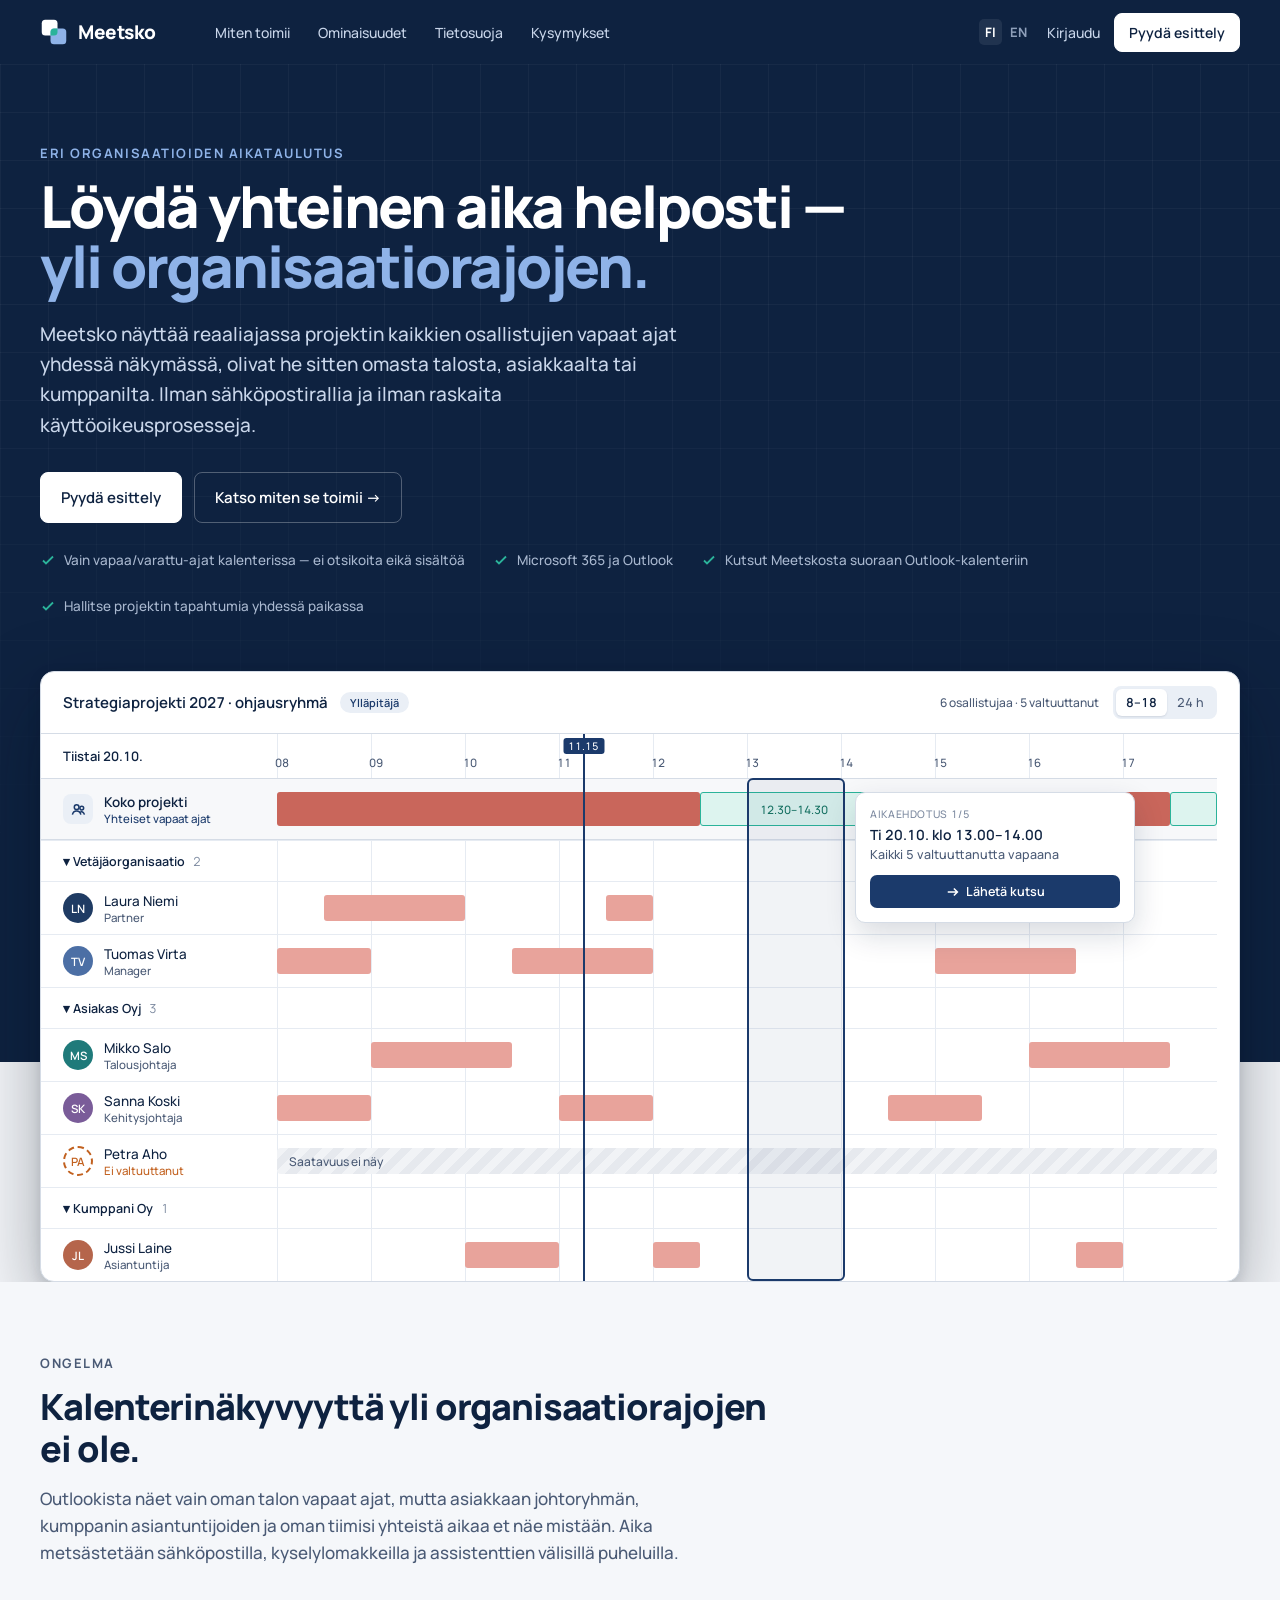
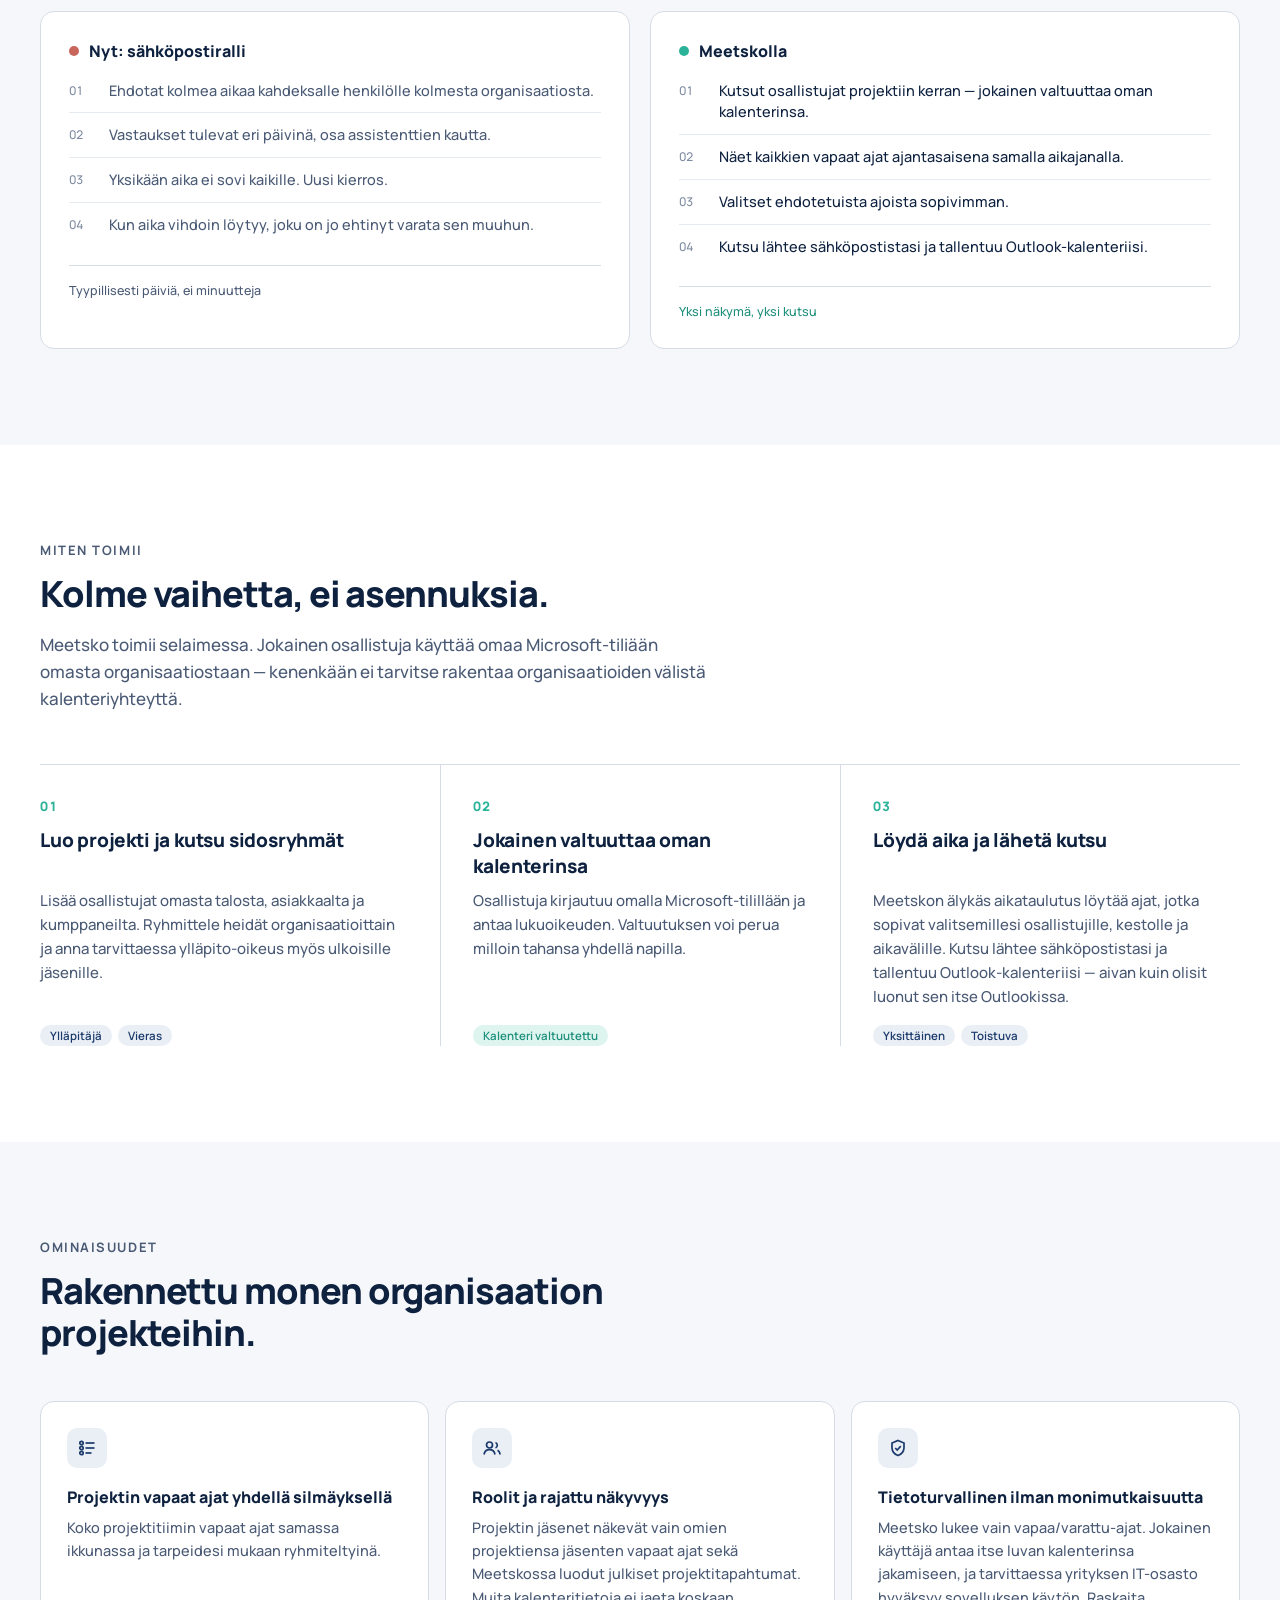
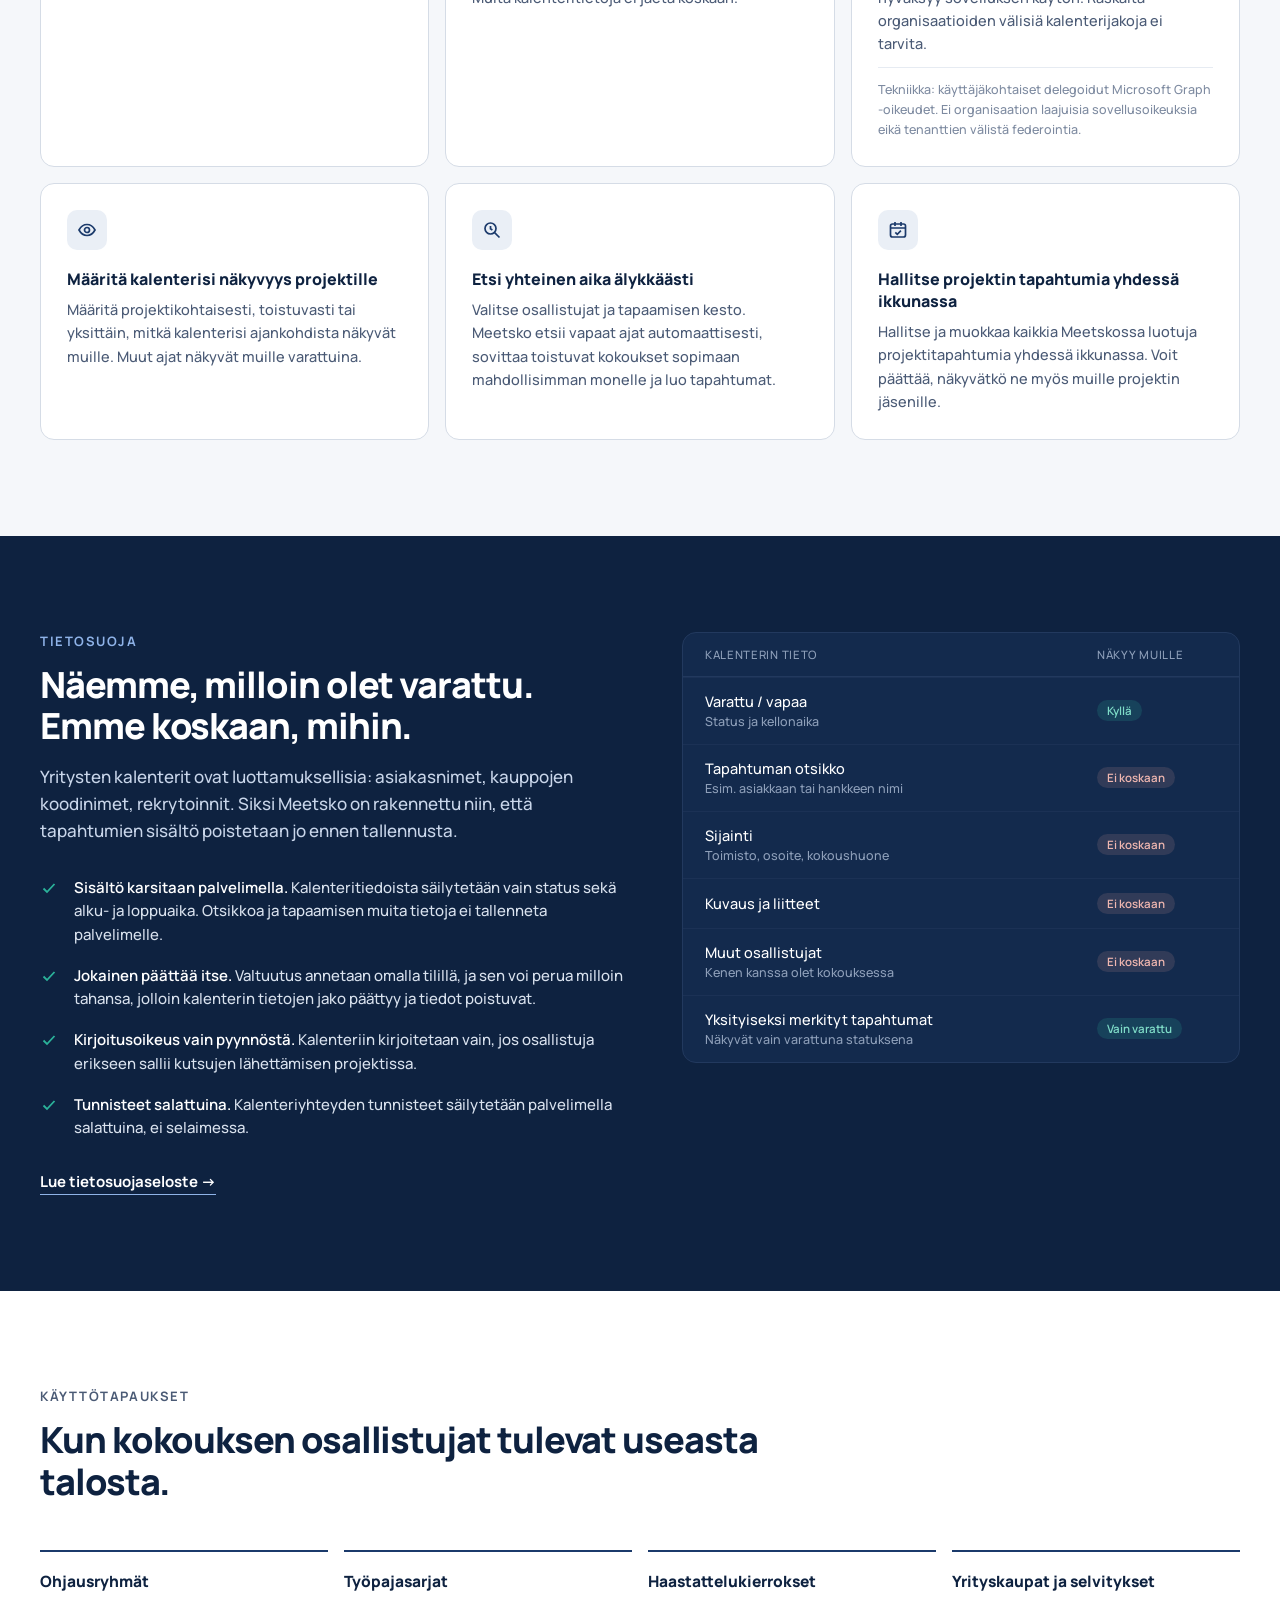
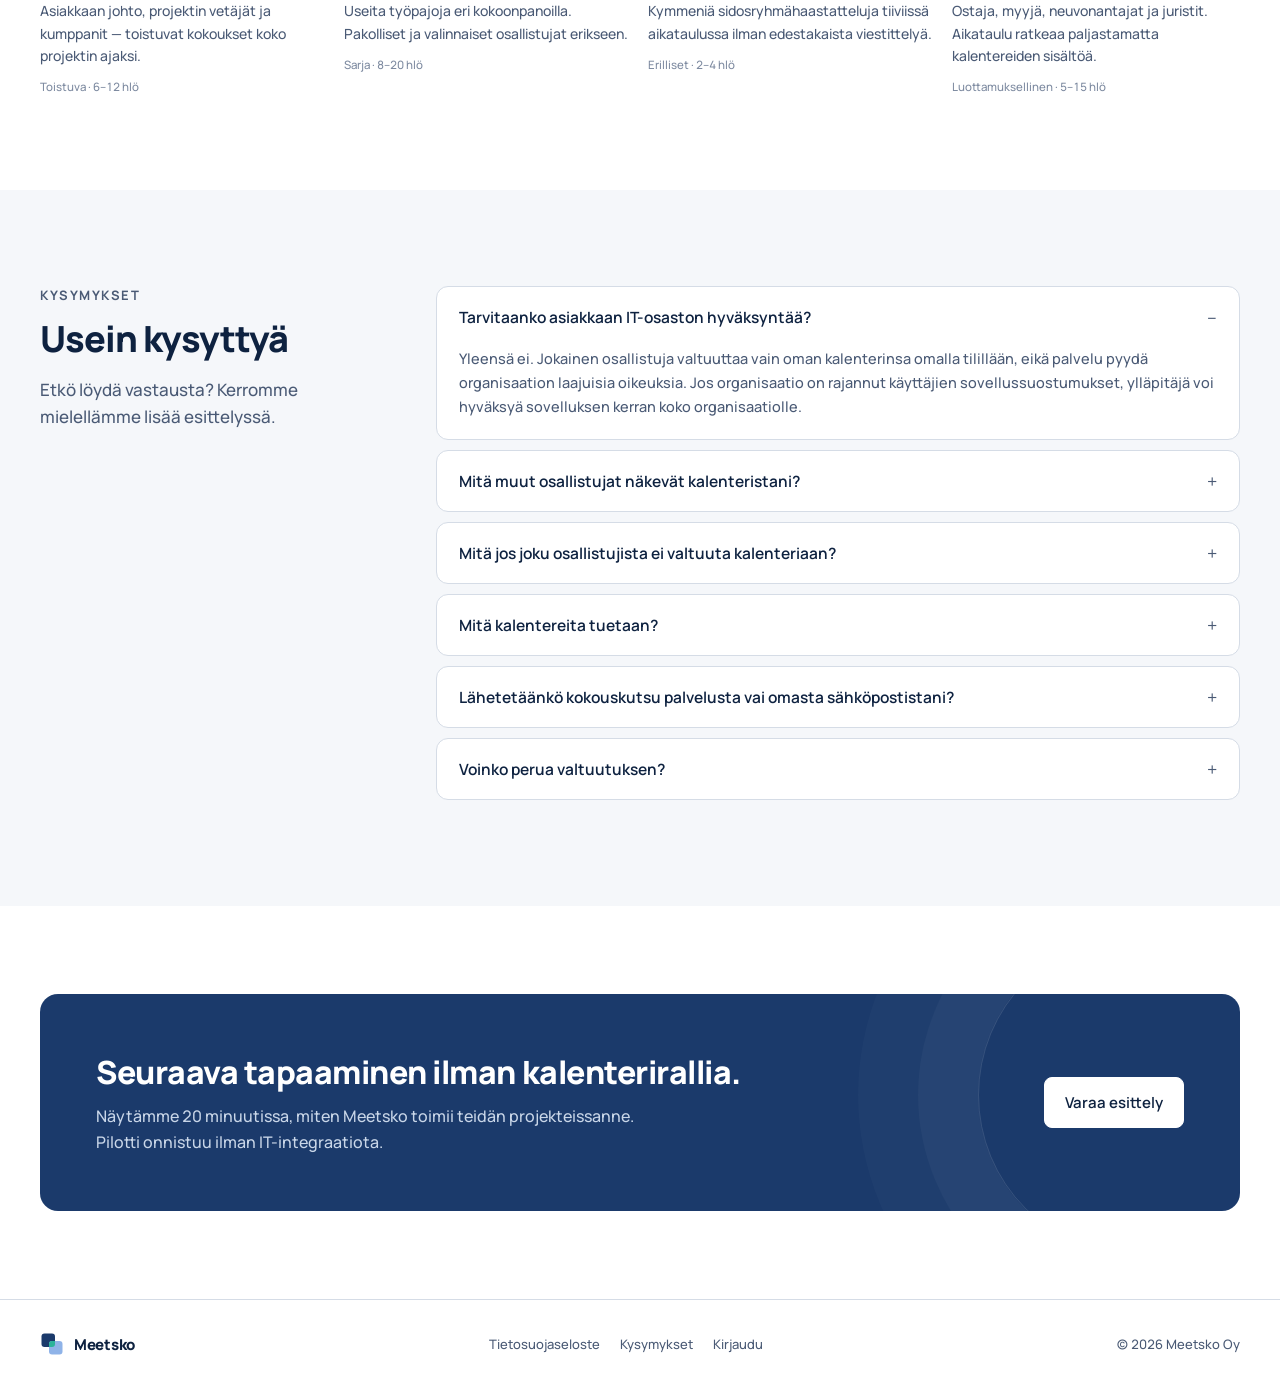
==== index.html @ 101fe227 "Update landing page copy, features and privacy links - Revised Finnish copy throughout (hero, proble" ====
<!DOCTYPE html>
<html lang="fi">
<head>
<meta charset="UTF-8" />
<meta name="viewport" content="width=device-width, initial-scale=1.0" />
<title>Meetsko — yhteinen aika yli organisaatiorajojen</title>
<meta name="description" content="Meetsko näyttää projektin kaikkien sidosryhmien vapaat ajat yhdessä näkymässä — eri organisaatioista, ilman jaettua kalenteri-infraa ja ilman sähköpostirallia." />
<link rel="preconnect" href="https://fonts.googleapis.com" />
<link rel="preconnect" href="https://fonts.gstatic.com" crossorigin />
<link href="https://fonts.googleapis.com/css2?family=Manrope:wght@500;600;700;800&display=swap" rel="stylesheet" />
<link rel="canonical" href="https://kalenteridemo.netlify.app/fi/" />
<link rel="alternate" hreflang="fi" href="https://kalenteridemo.netlify.app/fi/" />
<link rel="alternate" hreflang="en" href="https://kalenteridemo.netlify.app/en/" />
<link rel="alternate" hreflang="x-default" href="https://kalenteridemo.netlify.app/" />
<link rel="icon" type="image/svg+xml" href="data:image/svg+xml,%3Csvg xmlns='http://www.w3.org/2000/svg' viewBox='0 0 64 64'%3E%3Crect x='4' y='4' width='36' height='36' rx='8' fill='%231B3A6B'/%3E%3Crect x='24' y='24' width='36' height='36' rx='8' fill='%238FB3E8'/%3E%3Cpath d='M24 32A8 8 0 0 1 32 24H40V32A8 8 0 0 1 32 40H24Z' fill='%232BB39A'/%3E%3C/svg%3E" />
<link rel="stylesheet" href="/app.css" />
<link rel="stylesheet" href="/landing.css" />
</head>
<body>

<header class="app-nav">
  <div class="app-nav-inner">
    <a class="brand" href="/fi/">
      <svg width="28" height="28" viewBox="0 0 64 64" aria-hidden="true"><rect x="4" y="4" width="36" height="36" rx="8" fill="#FFFFFF"/><rect x="24" y="24" width="36" height="36" rx="8" fill="#8FB3E8"/><path d="M24 32A8 8 0 0 1 32 24H40V32A8 8 0 0 1 32 40H24Z" fill="#2BB39A"/></svg>
      Meetsko
    </a>
    <nav class="landing-links">
      <a href="#miten">Miten toimii</a>
      <a href="#ominaisuudet">Ominaisuudet</a>
      <a href="#tietosuoja">Tietosuoja</a>
      <a href="#ukk">Kysymykset</a>
    </nav>
    <div class="nav-cta">
      <nav class="lang-switch" aria-label="Kieli">
        <a href="/fi/" class="on" lang="fi" hreflang="fi" aria-current="page" onclick="setLang('fi')">FI</a>
        <a href="/en/" lang="en" hreflang="en" onclick="setLang('en')">EN</a>
      </nav>
      <a class="login-link" href="/login.html">Kirjaudu</a>
      <a class="btn" href="#demo">Pyydä esittely</a>
    </div>
  </div>
</header>

<main>
  <!-- ============ HERO ============ -->
  <section class="hero">
    <div class="wrap">
      <p class="eyebrow">Eri organisaatioiden aikataulutus</p>
      <h1>Löydä yhteinen aika helposti — <em>yli organisaatiorajojen.</em></h1>
      <p class="hero-lead">Meetsko näyttää reaaliajassa projektin kaikkien osallistujien vapaat ajat yhdessä näkymässä, olivat he sitten omasta talosta, asiakkaalta tai kumppanilta. Ilman sähköpostirallia ja ilman raskaita käyttöoikeusprosesseja.</p>
      <div class="hero-ctas">
        <a class="btn light" href="#demo">Pyydä esittely</a>
        <a class="btn ghost" href="#miten">Katso miten se toimii →</a>
      </div>
      <ul class="hero-facts">
        <li><svg viewBox="0 0 16 16" fill="none" stroke="currentColor" stroke-width="1.8"><path d="M3 8.5l3 3 7-7"/></svg>Vain vapaa/varattu-ajat kalenterissa — ei otsikoita eikä sisältöä</li>
        <li><svg viewBox="0 0 16 16" fill="none" stroke="currentColor" stroke-width="1.8"><path d="M3 8.5l3 3 7-7"/></svg>Microsoft 365 ja Outlook</li>
        <li><svg viewBox="0 0 16 16" fill="none" stroke="currentColor" stroke-width="1.8"><path d="M3 8.5l3 3 7-7"/></svg>Kutsut Meetskosta suoraan Outlook-kalenteriin</li>
        <li><svg viewBox="0 0 16 16" fill="none" stroke="currentColor" stroke-width="1.8"><path d="M3 8.5l3 3 7-7"/></svg>Hallitse projektin tapahtumia yhdessä paikassa</li>
      </ul>

      <div class="hero-stage">
        <div class="mock" aria-label="Esimerkkinäkymä Meetskon projektikalenterista" role="img">
          <div class="mock-bar">
            <div class="mock-title">Strategiaprojekti 2027 · ohjausryhmä <span class="role-badge">Ylläpitäjä</span></div>
            <div style="display:flex;gap:14px;align-items:center;flex-wrap:wrap;">
              <span class="mock-meta">6 osallistujaa · 5 valtuuttanut</span>
              <span class="mock-seg"><span class="on">8–18</span><span>24 h</span></span>
            </div>
          </div>
          <div class="mock-scroll">
            <div class="mock-grid">
              <!-- vasen: nimet -->
              <div>
                <div class="m-ruler-name">Tiistai 20.10.</div>
                <div class="m-name m-whole">
                  <span class="m-avatar group"><svg viewBox="0 0 16 16" fill="none" stroke="currentColor" stroke-width="1.6"><circle cx="6" cy="5.5" r="2.5"/><circle cx="11.5" cy="6.5" r="2"/><path d="M1.5 13.5c.5-2.5 2.3-4 4.5-4s4 1.5 4.5 4M10 10c2 0 3.8 1 4.3 3.5"/></svg></span>
                  <span class="m-who"><b style="font-weight:600">Koko projekti</b><small class="grp">Yhteiset vapaat ajat</small></span>
                </div>
                <div class="m-grp">▾ Vetäjäorganisaatio <span class="count">2</span></div>
                <div class="m-name"><span class="m-avatar" style="background:#1F3B63">LN</span><span class="m-who"><b>Laura Niemi</b><small>Partner</small></span></div>
                <div class="m-name"><span class="m-avatar" style="background:#4C6FA5">TV</span><span class="m-who"><b>Tuomas Virta</b><small>Manager</small></span></div>
                <div class="m-grp">▾ Asiakas Oyj <span class="count">3</span></div>
                <div class="m-name"><span class="m-avatar" style="background:#1F7A7A">MS</span><span class="m-who"><b>Mikko Salo</b><small>Talousjohtaja</small></span></div>
                <div class="m-name"><span class="m-avatar" style="background:#7A5C99">SK</span><span class="m-who"><b>Sanna Koski</b><small>Kehitysjohtaja</small></span></div>
                <div class="m-name"><span class="m-avatar pending">PA</span><span class="m-who"><b>Petra Aho</b><small class="warn">Ei valtuuttanut</small></span></div>
                <div class="m-grp">▾ Kumppani Oy <span class="count">1</span></div>
                <div class="m-name"><span class="m-avatar" style="background:#B5654B">JL</span><span class="m-who"><b>Jussi Laine</b><small>Asiantuntija</small></span></div>
              </div>
              <!-- oikea: aikajana 8–18, 10 % = 1 h -->
              <div style="position:relative;">
                <div class="m-hours"></div>
                <div class="m-ruler">
                  <span style="left:0%">08</span><span style="left:10%">09</span><span style="left:20%">10</span><span style="left:30%">11</span><span style="left:40%">12</span><span style="left:50%">13</span><span style="left:60%">14</span><span style="left:70%">15</span><span style="left:80%">16</span><span style="left:90%">17</span>
                </div>
                <div class="m-line m-whole"><div class="lane">
                  <div class="b strong" style="left:0%;width:45%"></div>
                  <div class="f" style="left:45%;width:20%">12.30–14.30</div>
                  <div class="b strong" style="left:65%;width:30%"></div>
                  <div class="f" style="left:95%;width:5%"></div>
                </div></div>
                <div class="m-grp-line"></div>
                <div class="m-line"><div class="lane"><div class="b" style="left:5%;width:15%"></div><div class="b" style="left:35%;width:5%"></div><div class="b" style="left:75%;width:10%"></div></div></div>
                <div class="m-line"><div class="lane"><div class="b" style="left:0%;width:10%"></div><div class="b" style="left:25%;width:15%"></div><div class="b" style="left:70%;width:15%"></div></div></div>
                <div class="m-grp-line"></div>
                <div class="m-line"><div class="lane"><div class="b" style="left:10%;width:15%"></div><div class="b" style="left:80%;width:15%"></div></div></div>
                <div class="m-line"><div class="lane"><div class="b" style="left:0%;width:10%"></div><div class="b" style="left:30%;width:10%"></div><div class="b" style="left:65%;width:10%"></div></div></div>
                <div class="m-line"><div class="lane"><div class="na">Saatavuus ei näy</div></div></div>
                <div class="m-grp-line"></div>
                <div class="m-line"><div class="lane"><div class="b" style="left:20%;width:10%"></div><div class="b" style="left:40%;width:5%"></div><div class="b" style="left:85%;width:5%"></div></div></div>

                <div class="now" style="left:32.5%"><i>11.15</i></div>
                <div class="pick" style="left:50%;width:10%"></div>
                <div class="pick-card" style="left:calc(60% + 14px)">
                  <div class="pc-k">Aikaehdotus 1/5</div>
                  <div class="pc-t">Ti 20.10. klo 13.00–14.00</div>
                  <div class="pc-s">Kaikki 5 valtuuttanutta vapaana</div>
                  <div class="pc-btn"><svg viewBox="0 0 16 16" fill="none" stroke="currentColor" stroke-width="1.8"><path d="M2 8h11M9 4l4 4-4 4"/></svg>Lähetä kutsu</div>
                </div>
              </div>
            </div>
          </div>
        </div>
      </div>
    </div>
  </section>

  <!-- ============ ONGELMA ============ -->
  <section class="problem">
    <div class="wrap">
      <p class="eyebrow">Ongelma</p>
      <h2 class="sec-h">Kalenterinäkyvyyttä yli organisaatiorajojen ei ole.</h2>
      <p class="sec-lead">Outlookista näet vain oman talon vapaat ajat, mutta asiakkaan johtoryhmän, kumppanin asiantuntijoiden ja oman tiimisi yhteistä aikaa et näe mistään. Aika metsästetään sähköpostilla, kyselylomakkeilla ja assistenttien välisillä puheluilla.</p>
      <div class="compare">
        <div class="cmp before">
          <h3><span class="dot"></span>Nyt: sähköpostiralli</h3>
          <ol>
            <li>Ehdotat kolmea aikaa kahdeksalle henkilölle kolmesta organisaatiosta.</li>
            <li>Vastaukset tulevat eri päivinä, osa assistenttien kautta.</li>
            <li>Yksikään aika ei sovi kaikille. Uusi kierros.</li>
            <li>Kun aika vihdoin löytyy, joku on jo ehtinyt varata sen muuhun.</li>
          </ol>
          <div class="cmp-foot">Tyypillisesti päiviä, ei minuutteja</div>
        </div>
        <div class="cmp after">
          <h3><span class="dot"></span>Meetskolla</h3>
          <ol>
            <li>Kutsut osallistujat projektiin kerran — jokainen valtuuttaa oman kalenterinsa.</li>
            <li>Näet kaikkien vapaat ajat ajantasaisena samalla aikajanalla.</li>
            <li>Valitset ehdotetuista ajoista sopivimman.</li>
            <li>Kutsu lähtee sähköpostistasi ja tallentuu Outlook-kalenteriisi.</li>
          </ol>
          <div class="cmp-foot">Yksi näkymä, yksi kutsu</div>
        </div>
      </div>
    </div>
  </section>

  <!-- ============ MITEN TOIMII ============ -->
  <section id="miten">
    <div class="wrap">
      <p class="eyebrow">Miten toimii</p>
      <h2 class="sec-h">Kolme vaihetta, ei asennuksia.</h2>
      <p class="sec-lead">Meetsko toimii selaimessa. Jokainen osallistuja käyttää omaa Microsoft-tiliään omasta organisaatiostaan — kenenkään ei tarvitse rakentaa organisaatioiden välistä kalenteriyhteyttä.</p>
      <div class="steps">
        <div class="step">
          <div class="step-n">01</div>
          <h3>Luo projekti ja kutsu sidosryhmät</h3>
          <p>Lisää osallistujat omasta talosta, asiakkaalta ja kumppaneilta. Ryhmittele heidät organisaatioittain ja anna tarvittaessa ylläpito-oikeus myös ulkoisille jäsenille.</p>
          <div class="chip-row"><span class="chip">Ylläpitäjä</span><span class="chip">Vieras</span></div>
        </div>
        <div class="step">
          <div class="step-n">02</div>
          <h3>Jokainen valtuuttaa oman kalenterinsa</h3>
          <p>Osallistuja kirjautuu omalla Microsoft-tilillään ja antaa lukuoikeuden. Valtuutuksen voi perua milloin tahansa yhdellä napilla.</p>
          <div class="chip-row"><span class="chip ok">Kalenteri valtuutettu</span></div>
        </div>
        <div class="step">
          <div class="step-n">03</div>
          <h3>Löydä aika ja lähetä kutsu</h3>
          <p>Meetskon älykäs aikataulutus löytää ajat, jotka sopivat valitsemillesi osallistujille, kestolle ja aikavälille. Kutsu lähtee sähköpostistasi ja tallentuu Outlook-kalenteriisi — aivan kuin olisit luonut sen itse Outlookissa.</p>
          <div class="chip-row"><span class="chip">Yksittäinen</span><span class="chip">Toistuva</span></div>
        </div>
      </div>
    </div>
  </section>

  <!-- ============ OMINAISUUDET ============ -->
  <section class="features" id="ominaisuudet">
    <div class="wrap">
      <p class="eyebrow">Ominaisuudet</p>
      <h2 class="sec-h">Rakennettu monen organisaation projekteihin.</h2>
      <div class="feat-grid">
        <div class="feat">
          <div class="ic"><svg viewBox="0 0 20 20" fill="none" stroke="currentColor" stroke-width="1.7"><circle cx="4.5" cy="5" r="1.7"/><path d="M8.5 5h9"/><circle cx="4.5" cy="10" r="1.7"/><path d="M8.5 10h9"/><circle cx="4.5" cy="15" r="1.7"/><path d="M8.5 15h6"/></svg></div>
          <h3>Projektin vapaat ajat yhdellä silmäyksellä</h3>
          <p>Koko projektitiimin vapaat ajat samassa ikkunassa ja tarpeidesi mukaan ryhmiteltyinä.</p>
        </div>
        <div class="feat">
          <div class="ic"><svg viewBox="0 0 20 20" fill="none" stroke="currentColor" stroke-width="1.7"><circle cx="7.5" cy="7" r="3"/><path d="M2 16.5c.6-3 2.8-4.8 5.5-4.8s4.9 1.8 5.5 4.8"/><path d="M13.5 4.5a3 3 0 0 1 0 5.5M15.5 12.2c1.4.6 2.3 2 2.6 4.3"/></svg></div>
          <h3>Roolit ja rajattu näkyvyys</h3>
          <p>Projektin jäsenet näkevät vain omien projektiensa jäsenten vapaat ajat sekä Meetskossa luodut julkiset projektitapahtumat. Muita kalenteritietoja ei jaeta koskaan.</p>
        </div>
        <div class="feat">
          <div class="ic"><svg viewBox="0 0 20 20" fill="none" stroke="currentColor" stroke-width="1.7"><path d="M10 2.5l6 2.5v4.5c0 4-2.6 6.8-6 8-3.4-1.2-6-4-6-8V5z"/><path d="M7.2 10l2 2 3.6-3.8"/></svg></div>
          <h3>Tietoturvallinen ilman monimutkaisuutta</h3>
          <p>Meetsko lukee vain vapaa/varattu-ajat. Jokainen käyttäjä antaa itse luvan kalenterinsa jakamiseen, ja tarvittaessa yrityksen IT-osasto hyväksyy sovelluksen käytön. Raskaita organisaatioiden välisiä kalenterijakoja ei tarvita.</p>
          <p class="tech">Tekniikka: käyttäjäkohtaiset delegoidut Microsoft Graph -oikeudet. Ei organisaation laajuisia sovellusoikeuksia eikä tenanttien välistä federointia.</p>
        </div>
        <div class="feat">
          <div class="ic"><svg viewBox="0 0 20 20" fill="none" stroke="currentColor" stroke-width="1.7"><path d="M2 10s3-5.5 8-5.5 8 5.5 8 5.5-3 5.5-8 5.5S2 10 2 10z"/><circle cx="10" cy="10" r="2.5"/></svg></div>
          <h3>Määritä kalenterisi näkyvyys projektille</h3>
          <p>Määritä projektikohtaisesti, toistuvasti tai yksittäin, mitkä kalenterisi ajankohdista näkyvät muille. Muut ajat näkyvät muille varattuina.</p>
        </div>
        <div class="feat">
          <div class="ic"><svg viewBox="0 0 20 20" fill="none" stroke="currentColor" stroke-width="1.7"><circle cx="8.5" cy="8.5" r="5.5"/><path d="M12.6 12.6L17.5 17.5"/><path d="M8.5 6v2.8l1.9 1.2"/></svg></div>
          <h3>Etsi yhteinen aika älykkäästi</h3>
          <p>Valitse osallistujat ja tapaamisen kesto. Meetsko etsii vapaat ajat automaattisesti, sovittaa toistuvat kokoukset sopimaan mahdollisimman monelle ja luo tapahtumat.</p>
        </div>
        <div class="feat">
          <div class="ic"><svg viewBox="0 0 20 20" fill="none" stroke="currentColor" stroke-width="1.7"><rect x="2.5" y="4" width="15" height="13" rx="2"/><path d="M2.5 8h15M7 2v4M13 2v4M7.3 12.3l2 2 3.6-3.6"/></svg></div>
          <h3>Hallitse projektin tapahtumia yhdessä ikkunassa</h3>
          <p>Hallitse ja muokkaa kaikkia Meetskossa luotuja projektitapahtumia yhdessä ikkunassa. Voit päättää, näkyvätkö ne myös muille projektin jäsenille.</p>
        </div>
      </div>
    </div>
  </section>

  <!-- ============ TIETOSUOJA ============ -->
  <section class="privacy" id="tietosuoja">
    <div class="wrap privacy-grid">
      <div>
        <p class="eyebrow">Tietosuoja</p>
        <h2 class="sec-h">Näemme, milloin olet varattu. Emme koskaan, mihin.</h2>
        <p class="sec-lead">Yritysten kalenterit ovat luottamuksellisia: asiakasnimet, kauppojen koodinimet, rekrytoinnit. Siksi Meetsko on rakennettu niin, että tapahtumien sisältö poistetaan jo ennen tallennusta.</p>
        <ul class="priv-points">
          <li><svg viewBox="0 0 18 18" fill="none" stroke="currentColor" stroke-width="1.8"><path d="M3.5 9.5l3.5 3.5 7.5-8"/></svg><span><b>Sisältö karsitaan palvelimella.</b> Kalenteritiedoista säilytetään vain status sekä alku- ja loppuaika. Otsikkoa ja tapaamisen muita tietoja ei tallenneta palvelimelle.</span></li>
          <li><svg viewBox="0 0 18 18" fill="none" stroke="currentColor" stroke-width="1.8"><path d="M3.5 9.5l3.5 3.5 7.5-8"/></svg><span><b>Jokainen päättää itse.</b> Valtuutus annetaan omalla tilillä, ja sen voi perua milloin tahansa, jolloin kalenterin tietojen jako päättyy ja tiedot poistuvat.</span></li>
          <li><svg viewBox="0 0 18 18" fill="none" stroke="currentColor" stroke-width="1.8"><path d="M3.5 9.5l3.5 3.5 7.5-8"/></svg><span><b>Kirjoitusoikeus vain pyynnöstä.</b> Kalenteriin kirjoitetaan vain, jos osallistuja erikseen sallii kutsujen lähettämisen projektissa.</span></li>
          <li><svg viewBox="0 0 18 18" fill="none" stroke="currentColor" stroke-width="1.8"><path d="M3.5 9.5l3.5 3.5 7.5-8"/></svg><span><b>Tunnisteet salattuina.</b> Kalenteriyhteyden tunnisteet säilytetään palvelimella salattuina, ei selaimessa.</span></li>
        </ul>
        <a class="priv-link" href="/tietosuojaseloste.html">Lue tietosuojaseloste →</a>
      </div>
      <div class="data-table">
        <div class="dt-head"><span>Kalenterin tieto</span><span>Näkyy muille</span></div>
        <div class="dt-row"><span>Varattu / vapaa<span class="sub">Status ja kellonaika</span></span><span class="tag yes">Kyllä</span></div>
        <div class="dt-row"><span>Tapahtuman otsikko<span class="sub">Esim. asiakkaan tai hankkeen nimi</span></span><span class="tag no">Ei koskaan</span></div>
        <div class="dt-row"><span>Sijainti<span class="sub">Toimisto, osoite, kokoushuone</span></span><span class="tag no">Ei koskaan</span></div>
        <div class="dt-row"><span>Kuvaus ja liitteet</span><span class="tag no">Ei koskaan</span></div>
        <div class="dt-row"><span>Muut osallistujat<span class="sub">Kenen kanssa olet kokouksessa</span></span><span class="tag no">Ei koskaan</span></div>
        <div class="dt-row"><span>Yksityiseksi merkityt tapahtumat<span class="sub">Näkyvät vain varattuna statuksena</span></span><span class="tag yes">Vain varattu</span></div>
      </div>
    </div>
  </section>

  <!-- ============ KÄYTTÖTAPAUKSET ============ -->
  <section>
    <div class="wrap">
      <p class="eyebrow">Käyttötapaukset</p>
      <h2 class="sec-h">Kun kokouksen osallistujat tulevat useasta talosta.</h2>
      <div class="uses">
        <div class="use">
          <h3>Ohjausryhmät</h3>
          <p>Asiakkaan johto, projektin vetäjät ja kumppanit — toistuvat kokoukset koko projektin ajaksi.</p>
          <div class="meta">Toistuva · 6–12 hlö</div>
        </div>
        <div class="use">
          <h3>Työpajasarjat</h3>
          <p>Useita työpajoja eri kokoonpanoilla. Pakolliset ja valinnaiset osallistujat erikseen.</p>
          <div class="meta">Sarja · 8–20 hlö</div>
        </div>
        <div class="use">
          <h3>Haastattelukierrokset</h3>
          <p>Kymmeniä sidosryhmähaastatteluja tiiviissä aikataulussa ilman edestakaista viestittelyä.</p>
          <div class="meta">Erilliset · 2–4 hlö</div>
        </div>
        <div class="use">
          <h3>Yrityskaupat ja selvitykset</h3>
          <p>Ostaja, myyjä, neuvonantajat ja juristit. Aikataulu ratkeaa paljastamatta kalentereiden sisältöä.</p>
          <div class="meta">Luottamuksellinen · 5–15 hlö</div>
        </div>
      </div>
    </div>
  </section>

  <!-- ============ UKK ============ -->
  <section class="faq" id="ukk">
    <div class="wrap faq-grid">
      <div>
        <p class="eyebrow">Kysymykset</p>
        <h2 class="sec-h">Usein kysyttyä</h2>
        <p class="sec-lead">Etkö löydä vastausta? Kerromme mielellämme lisää esittelyssä.</p>
      </div>
      <div>
        <details open>
          <summary>Tarvitaanko asiakkaan IT-osaston hyväksyntää?</summary>
          <p>Yleensä ei. Jokainen osallistuja valtuuttaa vain oman kalenterinsa omalla tilillään, eikä palvelu pyydä organisaation laajuisia oikeuksia. Jos organisaatio on rajannut käyttäjien sovellussuostumukset, ylläpitäjä voi hyväksyä sovelluksen kerran koko organisaatiolle.</p>
        </details>
        <details>
          <summary>Mitä muut osallistujat näkevät kalenteristani?</summary>
          <p>Ainoastaan sen, milloin olet varattu ja milloin vapaana. Tapahtumien otsikot, sijainnit, kuvaukset ja osallistujat poistetaan ennen tallennusta, eikä niitä näytetä kenellekään. Voit myös rajata erikseen ne ajankohdat, joina kalenterisi näkyy projektille.</p>
        </details>
        <details>
          <summary>Mitä jos joku osallistujista ei valtuuta kalenteriaan?</summary>
          <p>Hän näkyy projektissa merkinnällä "Saatavuus ei näy", ja yhteiset vapaat ajat lasketaan valtuuttaneiden perusteella. Hänet voi silti kutsua kokoukseen normaalisti.</p>
        </details>
        <details>
          <summary>Mitä kalentereita tuetaan?</summary>
          <p>Microsoft 365 ja Outlook, sekä työ- että henkilökohtaiset Microsoft-tilit. Google Calendar -tuki on kehityssuunnitelmassa.</p>
        </details>
        <details>
          <summary>Lähetetäänkö kokouskutsu palvelusta vai omasta sähköpostistani?</summary>
          <p>Omasta sähköpostistasi. Kokous luodaan Outlookiisi sinut järjestäjänä, joten vastaukset, muutokset ja peruutukset hoituvat tutusti Outlookissa.</p>
        </details>
        <details>
          <summary>Voinko perua valtuutuksen?</summary>
          <p>Kyllä, milloin tahansa omista asetuksistasi. Peruminen lopettaa kalenterin lukemisen ja muutosten seurannan välittömästi ja poistaa olemassa olevat kalenteriaikasi Meetskosta.</p>
        </details>
      </div>
    </div>
  </section>

  <!-- ============ CTA ============ -->
  <section class="cta" id="demo">
    <div class="wrap">
      <div class="cta-box">
        <div>
          <h2>Seuraava tapaaminen ilman kalenterirallia.</h2>
          <p>Näytämme 20 minuutissa, miten Meetsko toimii teidän projekteissanne. Pilotti onnistuu ilman IT-integraatiota.</p>
        </div>
        <div class="hero-ctas">
          <a class="btn light" href="mailto:?subject=Meetsko%20-%20esittelypyynt%C3%B6">Varaa esittely</a>
        </div>
      </div>
    </div>
  </section>
</main>

<footer>
  <div class="wrap">
    <span class="brand">
      <svg width="24" height="24" viewBox="0 0 64 64" aria-hidden="true"><rect x="4" y="4" width="36" height="36" rx="8" fill="#1B3A6B"/><rect x="24" y="24" width="36" height="36" rx="8" fill="#8FB3E8"/><path d="M24 32A8 8 0 0 1 32 24H40V32A8 8 0 0 1 32 40H24Z" fill="#2BB39A"/></svg>
      Meetsko
    </span>
    <nav>
      <a href="/tietosuojaseloste.html">Tietosuojaseloste</a>
      <a href="#ukk">Kysymykset</a>
      <a href="/login.html">Kirjaudu</a>
    </nav>
    <span>© 2026 Meetsko Oy</span>
  </div>
</footer>

<script>
  // Muistetaan valittu kieli: Netlify käyttää nf_lang-evästettä etusivun (/)
  // kieliohjauksessa (_redirects) selaimen kielen sijaan.
  function setLang(lang) {
    document.cookie = 'nf_lang=' + lang + '; path=/; max-age=31536000; SameSite=Lax';
  }
</script>
</body>
</html>
---- app.css ----
/* Yhteisikkuna — yhteinen ulkoasu kaikille sivuille.
   Sivut lataavat tämän ennen omaa <style>-lohkoaan:
   <link rel="stylesheet" href="/app.css" />
   Fontit (IBM Plex Sans + Mono) ladataan sivun <head>:ssä Google Fontsista. */

:root {
  --nav-bg: #0F1B2D;
  --page-bg: #F4F5F7;
  --surface: #FFFFFF;
  --surface-muted: #F7F8FA;
  --line: #E3E6EA;
  --line-soft: #EEF0F3;
  --text: #161B22;
  --text-muted: #5B6472;
  --text-faint: #8A93A3;
  --primary: #1F3B63;
  --primary-hover: #172E4D;
  --primary-soft: #E4E9F1;
  --busy: #E8A39B;
  --busy-strong: #C9665B;
  --free-bg: #D8EFF1;
  --free-line: #4FA3AE;
  --free-text: #1F5F68;
  --ok: #1F7A7A;
  --ok-soft: #DDF0EF;
  --warn: #C2611F;
  --danger: #C0453A;
  --danger-soft: #FBE4E1;
  --mono: 'IBM Plex Mono', ui-monospace, Menlo, monospace;
}

body { font-family: 'IBM Plex Sans', -apple-system, 'Segoe UI', sans-serif; background: var(--page-bg); color: var(--text); margin: 0; }
h1 { font-size: 28px; font-weight: 700; letter-spacing: -0.01em; margin: 0; }
a.back { font-size: 13px; color: var(--text-muted); text-decoration: none; }
a.back:hover { color: var(--text); }

button { font-family: inherit; background: var(--primary); color: #fff; border: 1px solid var(--primary); padding: 9px 16px; border-radius: 8px; font-size: 14px; font-weight: 500; cursor: pointer; margin-right: 8px; }
button:hover { background: var(--primary-hover); border-color: var(--primary-hover); }
button:disabled { opacity: 0.4; cursor: default; }
button.secondary { background: var(--surface); color: var(--text); border: 1px solid #D0D5DD; }
button.secondary:hover { background: var(--surface-muted); }
button.danger { background: #fff; color: var(--danger); border: 1px solid var(--danger); }
button.danger:hover { background: var(--danger-soft); }

/* Napin näköinen linkki */
a.btn { display: inline-flex; align-items: center; gap: 6px; background: var(--primary); color: #fff; border: 1px solid var(--primary); padding: 12px 16px; border-radius: 8px; font-size: 14px; font-weight: 600; text-decoration: none; white-space: nowrap; }
a.btn:hover { background: var(--primary-hover); border-color: var(--primary-hover); }
a.btn.secondary { background: var(--surface); color: var(--text); border-color: #D0D5DD; }
a.btn.secondary:hover { background: var(--surface-muted); }

/* ---------- Yläpalkki (nav.js) ---------- */
.app-nav { background: var(--nav-bg); color: #fff; }
.app-nav-inner { max-width: 1360px; margin: 0 auto; padding: 0 40px; height: 64px; display: flex; align-items: center; gap: 40px; }
.brand { display: flex; align-items: center; gap: 10px; color: #fff; text-decoration: none; font-weight: 700; font-size: 17px; }
.nav-links { display: flex; align-items: stretch; height: 100%; gap: 8px; }
.nav-links a { display: flex; align-items: center; padding: 0 14px; color: #C9D1DC; text-decoration: none; font-size: 14px; font-weight: 500; border-bottom: 3px solid transparent; border-top: 3px solid transparent; }
.nav-links a:hover { color: #fff; }
.nav-links a.active { color: #fff; font-weight: 600; border-bottom-color: #7DA2D6; }
.nav-user { margin-left: auto; display: flex; align-items: center; gap: 16px; position: relative; }
.nav-user-btn { background: none; border: none; color: #fff; display: flex; align-items: center; gap: 10px; padding: 0; margin: 0; font-size: 14px; font-weight: 500; }
.nav-user-btn:hover { background: none; border: none; }
.nav-avatar { width: 32px; height: 32px; border-radius: 50%; background: #2C3E57; display: flex; align-items: center; justify-content: center; font-size: 12px; font-weight: 600; }
.nav-logout { background: none; border: none; color: #C9D1DC; text-decoration: underline; padding: 0; margin: 0; font-size: 13px; font-weight: 400; }
.nav-logout:hover { background: none; border: none; color: #fff; }

.profile-panel { display: none; position: absolute; top: 48px; right: 0; width: 260px; background: var(--surface); color: var(--text); border: 1px solid var(--line); border-radius: 10px; padding: 16px; box-shadow: 0 8px 24px rgba(15,27,45,0.14); z-index: 20; text-align: left; }
.profile-panel.open { display: block; }
.profile-panel .pp-name { font-weight: 600; font-size: 14px; }
.profile-panel .pp-sub { color: var(--text-muted); font-size: 12.5px; margin-top: 2px; }
.profile-panel .pp-team { font-size: 11.5px; color: var(--text-faint); }
.profile-panel .pp-role { display: inline-block; margin-top: 8px; padding: 3px 10px; border-radius: 999px; font-size: 11px; font-weight: 600; background: var(--primary-soft); color: var(--primary); }
.profile-panel .pp-link { display: inline-block; margin-top: 14px; color: var(--primary); font-size: 13px; text-decoration: underline; }
.lang-picker { margin-top: 14px; padding-top: 12px; border-top: 1px solid var(--line-soft); font-size: 12.5px; color: var(--text-muted); }
.lang-btn { background: none; border: 1px solid var(--line); color: var(--primary); padding: 4px 10px; font-size: 12px; margin: 6px 4px 0 0; border-radius: 999px; cursor: pointer; }
.lang-btn:hover { background: var(--surface-muted); border-color: var(--line); }
.lang-btn.active { background: var(--primary); color: #fff; border-color: var(--primary); }

/* ---------- Sivupohja ---------- */
.page { max-width: 1360px; margin: 0 auto; padding: 28px 40px 60px; }
.page-head { display: flex; justify-content: space-between; align-items: flex-end; gap: 24px; margin: 12px 0 24px; flex-wrap: wrap; }
.page-sub { margin: 8px 0 0; font-size: 14px; color: var(--text-muted); }
.head-actions { display: flex; align-items: center; gap: 10px; flex-wrap: wrap; }
.head-actions button { margin: 0; padding: 12px 16px; font-weight: 600; white-space: nowrap; }
.role-badge { font-size: 12px; font-weight: 600; color: var(--primary); background: var(--primary-soft); padding: 3px 10px; border-radius: 999px; }

.section-title { display: flex; align-items: baseline; gap: 8px; font-size: 15px; font-weight: 600; margin: 32px 0 12px; }
.section-title:first-child { margin-top: 0; }
.section-title .count { color: var(--text-faint); font-weight: 400; font-size: 14px; }

.panel { background: var(--surface); border: 1px solid var(--line); border-radius: 12px; }

/* ---------- Lomakkeet ja sisältöosiot ----------
   Kenttätyylit koskevat vain .form-scope-elementin sisältöä, jotta ne eivät
   sotke sivujen omia modaaleja. */
.page.narrow { max-width: 920px; }
.card-section { background: var(--surface); border: 1px solid var(--line); border-radius: 12px; padding: 24px; margin-bottom: 16px; }
.card-section > h2 { font-size: 15px; font-weight: 600; margin: 0 0 14px; }
.form-scope label { display: block; font-size: 13px; font-weight: 500; color: var(--text-muted); margin: 0 0 6px; }
.form-scope input[type=text], .form-scope input[type=email], .form-scope input[type=password], .form-scope input[type=date], .form-scope input[type=time],
.form-scope input[type=datetime-local], .form-scope input[type=number], .form-scope select, .form-scope textarea {
  font-family: inherit; padding: 9px 11px; border: 1px solid #D0D5DD; border-radius: 8px; font-size: 14px; background: #fff; color: var(--text); box-sizing: border-box; }
.form-scope input:focus, .form-scope select:focus, .form-scope textarea:focus { outline: none; border-color: var(--primary); box-shadow: 0 0 0 3px rgba(31,59,99,0.12); }
.form-scope input:disabled, .form-scope select:disabled { background: var(--surface-muted); color: var(--text-muted); }
.form-scope .check-row { display: flex; align-items: center; gap: 8px; font-size: 14px; color: var(--text); }
.form-scope .check-row label { margin: 0; color: var(--text); font-weight: 400; font-size: 14px; }
.note { font-size: 12.5px; color: var(--text-faint); margin: 6px 0 0; }
.error-text { color: var(--danger); font-size: 13px; margin-top: 10px; }
.error-text:empty { display: none; }
button.small { padding: 7px 14px; font-size: 13px; margin: 0; }
button.icon-remove { background: none; border: none; color: var(--danger); padding: 0 6px; margin: 0; font-size: 15px; line-height: 1; }
button.icon-remove:hover { background: none; border: none; color: #9C2C22; }
.btn-row { display: flex; gap: 10px; justify-content: flex-end; align-items: center; margin-top: 20px; flex-wrap: wrap; }
.btn-row button { margin: 0; }
.status-pill { display: inline-block; font-size: 11.5px; font-weight: 600; padding: 3px 10px; border-radius: 999px; white-space: nowrap; }
.status-pill.ok { color: var(--ok); background: var(--ok-soft); }
.status-pill.warn { color: var(--danger); background: var(--danger-soft); }
.status-pill.pending { color: #91600C; background: #FBF0D9; }
.banner { padding: 12px 14px; border-radius: 10px; font-size: 13.5px; margin-bottom: 16px; }
.banner.ok { background: var(--ok-soft); color: #165C5C; }
.banner.error { background: var(--danger-soft); color: #9C2C22; }

@media (max-width: 900px) {
  .app-nav-inner, .page { padding-left: 16px; padding-right: 16px; }
  .app-nav-inner { gap: 16px; }
  .nav-links a { padding: 0 8px; }
  .nav-user-name { display: none; }
  h1 { font-size: 22px; }
  .head-actions button, a.btn { padding: 10px 12px; }
}
@media (max-width: 600px) {
  .nav-links { display: none; }
  .brand { font-size: 15px; }
}
---- landing.css ----
/* Myyntisivu (index.html ja en/index.html) — app.css:n rakenne, Meetsko-brändin värit ja typografia
   (Manrope: otsikot 800, leipäteksti 500). Sovellussivut käyttävät vielä
   app.css:n alkuperäisiä arvoja. */
:root {
  --navy: #0E2240; --ink: #1B3A6B; --sky: #8FB3E8; --mint: #2BB39A; --paper: #F5F7FA;
  --nav-bg: var(--navy); --page-bg: var(--paper);
  --text: var(--navy); --text-muted: #4A5A75; --text-faint: #7D8AA0;
  --line: #D5DCE6; --line-soft: #E6EBF2;
  --primary: var(--ink); --primary-hover: #142F58; --primary-soft: #EAEFF6;
  --free-bg: #DDF4EF; --free-line: var(--mint); --free-text: #157461;
  --ok: #1E8F7B; --ok-soft: #DDF4EF;
  --mono: 'Manrope', -apple-system, 'Segoe UI', sans-serif;
}
body { background: var(--surface); font-family: 'Manrope', -apple-system, 'Segoe UI', sans-serif; font-weight: 500; font-variant-numeric: tabular-nums; }
h1, h2, h3 { font-weight: 800; }
.brand { font-weight: 800; font-size: 19px; letter-spacing: -0.02em; }
.wrap { max-width: 1200px; margin: 0 auto; padding: 0 40px; }
.eyebrow { font-size: 13px; font-weight: 700; letter-spacing: 0.12em; text-transform: uppercase; color: var(--text-muted); margin: 0 0 14px; }
h2.sec-h { font-size: 36px; font-weight: 800; letter-spacing: -0.03em; line-height: 1.15; margin: 0 0 16px; max-width: 760px; }
.sec-lead { font-size: 17px; line-height: 1.6; color: var(--text-muted); margin: 0; max-width: 680px; }
section { padding: 96px 0; }
section[id] { scroll-margin-top: 64px; }

/* Yläpalkki */
.app-nav { position: sticky; top: 0; z-index: 40; }
.landing-links { display: flex; gap: 4px; margin-left: 8px; }
.landing-links a { color: #C9D6EA; text-decoration: none; font-size: 14px; font-weight: 500; padding: 8px 12px; border-radius: 6px; }
.landing-links a:hover { color: #fff; background: rgba(255,255,255,0.06); }
.nav-cta { margin-left: auto; display: flex; align-items: center; gap: 14px; }
.nav-cta .login-link { color: #C9D6EA; font-size: 14px; text-decoration: none; }
.nav-cta .login-link:hover { color: #fff; }
.lang-switch { display: flex; gap: 2px; font-size: 13px; font-weight: 700; }
.lang-switch a { color: #8FA0BA; text-decoration: none; padding: 4px 6px; border-radius: 5px; }
.lang-switch a:hover { color: #fff; }
.lang-switch a.on { color: #fff; background: rgba(255,255,255,0.08); }
.nav-cta a.btn { background: #fff; color: var(--nav-bg); border-color: #fff; padding: 9px 14px; }
.nav-cta a.btn:hover { background: #EAEFF6; border-color: #EAEFF6; }

/* Hero */
.hero { background: linear-gradient(var(--nav-bg) 0 calc(100% - 220px), var(--page-bg) calc(100% - 220px)); color: #fff; padding: 80px 0 0; position: relative; overflow: hidden; }
.hero::before { content: ""; position: absolute; inset: 0; background-image: linear-gradient(rgba(255,255,255,0.04) 1px, transparent 1px), linear-gradient(90deg, rgba(255,255,255,0.04) 1px, transparent 1px); background-size: 48px 48px; mask-image: linear-gradient(to bottom, #000 20%, transparent 70%); -webkit-mask-image: linear-gradient(to bottom, #000 20%, transparent 70%); pointer-events: none; }
.hero .wrap { position: relative; }
.hero .eyebrow { color: var(--sky); }
.hero h1 { font-size: 58px; font-weight: 800; line-height: 1.04; letter-spacing: -0.035em; max-width: 860px; }
.hero h1 em { font-style: normal; color: var(--sky); }
.hero-lead { font-size: 19px; line-height: 1.6; color: #C9D6EA; max-width: 640px; margin: 22px 0 32px; }
.hero-ctas { display: flex; gap: 12px; flex-wrap: wrap; align-items: center; }
.hero-ctas a.btn { padding: 14px 20px; font-size: 15px; }
.hero-ctas a.btn.light { background: #fff; color: var(--nav-bg); border-color: #fff; }
.hero-ctas a.btn.light:hover { background: #EAEFF6; }
.hero-ctas a.btn.ghost { background: transparent; color: #fff; border-color: rgba(255,255,255,0.28); }
.hero-ctas a.btn.ghost:hover { background: rgba(255,255,255,0.06); }
.hero-facts { display: flex; gap: 28px; flex-wrap: wrap; margin: 28px 0 0; padding: 0; list-style: none; font-size: 13.5px; color: #A9B8CF; }
.hero-facts li { display: flex; align-items: center; gap: 8px; }
.hero-facts svg { width: 16px; height: 16px; color: var(--mint); flex: none; }
.hero-stage { position: relative; margin-top: 56px; }

/* Tuotekuva: staattinen jäljitelmä projekti.html:n kalenterikortista */
.mock { position: relative; z-index: 1; background: var(--surface); color: var(--text); border-radius: 14px; border: 1px solid var(--line); box-shadow: 0 30px 80px rgba(4,14,30,0.35), 0 4px 14px rgba(4,14,30,0.12); overflow: hidden; }
.mock-bar { display: flex; align-items: center; justify-content: space-between; gap: 12px; padding: 14px 22px; border-bottom: 1px solid var(--line); flex-wrap: wrap; }
.mock-title { display: flex; align-items: center; gap: 12px; font-weight: 600; font-size: 15px; }
.mock-title .role-badge { font-size: 11px; }
.mock-meta { font-family: var(--mono); font-size: 12px; color: var(--text-muted); }
.mock-seg { display: inline-flex; background: #EAEFF6; border-radius: 8px; padding: 3px; font-size: 12.5px; }
.mock-seg span { padding: 5px 10px; border-radius: 6px; color: var(--text-muted); }
.mock-seg span.on { background: #fff; color: var(--text); font-weight: 600; box-shadow: 0 1px 2px rgba(14,34,64,0.12); }
.mock-scroll { overflow-x: auto; }
.mock-grid { display: grid; grid-template-columns: 236px 1fr; min-width: 760px; padding-right: 22px; }
.m-name { height: 52px; display: flex; align-items: center; gap: 11px; padding-left: 22px; border-top: 1px solid var(--line-soft); }
.m-line { height: 52px; position: relative; border-top: 1px solid var(--line-soft); }
.m-line .lane { position: absolute; left: 0; right: 0; top: 13px; bottom: 13px; }
.m-ruler-name { height: 44px; display: flex; align-items: center; padding-left: 22px; font-size: 13px; font-weight: 600; border-bottom: 1px solid var(--line); }
.m-ruler { height: 44px; position: relative; border-bottom: 1px solid var(--line); }
.m-ruler span { position: absolute; bottom: 8px; font-family: var(--mono); font-size: 11.5px; color: var(--text-muted); transform: translateX(-2px); }
.m-whole { background: var(--surface-muted); height: 60px; border-top: none; border-bottom: 1px solid var(--line); }
.m-line.m-whole .lane { top: 13px; bottom: 13px; }
.m-grp { height: 40px; display: flex; align-items: center; gap: 8px; padding-left: 22px; font-size: 12.5px; font-weight: 600; border-top: 1px solid var(--line-soft); }
.m-grp .count { color: var(--text-faint); font-weight: 400; }
.m-grp-line { height: 40px; border-top: 1px solid var(--line-soft); }
.m-hours { position: absolute; inset: 0; pointer-events: none; background-image: linear-gradient(90deg, var(--line-soft) 1px, transparent 1px); background-size: 10% 100%; }
.m-avatar { width: 30px; height: 30px; border-radius: 50%; flex: 0 0 30px; display: flex; align-items: center; justify-content: center; color: #fff; font-size: 11.5px; font-weight: 600; box-sizing: border-box; }
.m-avatar.group { border-radius: 8px; background: var(--primary-soft); color: var(--primary); }
.m-avatar.group svg { width: 15px; height: 15px; }
.m-avatar.pending { background: #fff; border: 2px dashed var(--warn); color: var(--warn); }
.m-who { display: flex; flex-direction: column; min-width: 0; }
.m-who b { font-size: 13.5px; font-weight: 500; white-space: nowrap; overflow: hidden; text-overflow: ellipsis; }
.m-whole + .m-whole b, .m-name.m-whole b { font-weight: 600; }
.m-who small { font-size: 11.5px; color: var(--text-muted); }
.m-who small.grp { color: var(--primary); }
.m-who small.warn { color: var(--warn); }
.b { position: absolute; top: 0; bottom: 0; border-radius: 3px; background: var(--busy); }
.b.strong { background: var(--busy-strong); }
.f { position: absolute; top: 0; bottom: 0; border-radius: 3px; background: var(--free-bg); border: 1px solid var(--free-line); box-sizing: border-box; display: flex; align-items: center; justify-content: center; font-family: var(--mono); font-size: 11.5px; font-weight: 500; color: var(--free-text); white-space: nowrap; overflow: hidden; }
.na { position: absolute; left: 0; right: 0; top: 0; bottom: 0; border-radius: 4px; display: flex; align-items: center; padding-left: 12px; font-size: 12px; color: var(--text-muted); background: repeating-linear-gradient(135deg, #F1F3F6 0 8px, #E6E9EE 8px 16px); }
.now { position: absolute; top: 0; bottom: 0; width: 2px; background: var(--primary); z-index: 3; }
.now i { position: absolute; top: 4px; left: 50%; transform: translateX(-50%); background: var(--primary); color: #fff; font-style: normal; font-family: var(--mono); font-size: 10.5px; padding: 1px 5px; border-radius: 3px; }
.pick { position: absolute; top: 44px; bottom: 0; border: 2px solid var(--primary); border-radius: 6px; background: rgba(27,58,107,0.06); z-index: 4; animation: pulse 2.6s ease-in-out infinite; }
@keyframes pulse { 0%,100% { box-shadow: 0 0 0 0 rgba(27,58,107,0.22); } 50% { box-shadow: 0 0 0 6px rgba(27,58,107,0); } }
.pick-card { position: absolute; z-index: 5; top: 58px; width: 250px; background: var(--surface); border: 1px solid var(--line); border-radius: 10px; box-shadow: 0 12px 30px rgba(14,34,64,0.16); padding: 14px; font-size: 12.5px; }
.pick-card .pc-k { font-family: var(--mono); font-size: 10.5px; letter-spacing: 0.06em; text-transform: uppercase; color: var(--text-faint); }
.pick-card .pc-t { font-size: 14px; font-weight: 600; margin: 4px 0 2px; }
.pick-card .pc-s { color: var(--text-muted); }
.pick-card .pc-btn { margin-top: 12px; display: flex; align-items: center; justify-content: center; gap: 6px; background: var(--primary); color: #fff; border-radius: 7px; padding: 8px; font-weight: 600; }
.pick-card .pc-btn svg { width: 14px; height: 14px; }
@media (prefers-reduced-motion: reduce) { .pick { animation: none; } }

/* Ongelma */
.problem { background: var(--page-bg); padding-top: 72px; }
.compare { display: grid; grid-template-columns: 1fr 1fr; gap: 20px; margin-top: 44px; }
.cmp { background: var(--surface); border: 1px solid var(--line); border-radius: 14px; padding: 28px; }
.cmp h3 { margin: 0 0 18px; font-size: 16px; display: flex; align-items: center; gap: 10px; }
.cmp.before h3 .dot { background: var(--busy-strong); }
.cmp.after h3 .dot { background: var(--free-line); }
.cmp h3 .dot { width: 10px; height: 10px; border-radius: 50%; }
.cmp ol { margin: 0; padding: 0; list-style: none; counter-reset: s; }
.cmp li { counter-increment: s; display: grid; grid-template-columns: 30px 1fr; gap: 10px; padding: 11px 0; border-top: 1px solid var(--line-soft); font-size: 14.5px; line-height: 1.5; color: var(--text); }
.cmp li:first-child { border-top: none; padding-top: 0; }
.cmp li::before { content: counter(s, decimal-leading-zero); font-family: var(--mono); font-size: 12px; color: var(--text-faint); padding-top: 2px; }
.cmp.before li { color: var(--text-muted); }
.cmp-foot { margin-top: 18px; padding-top: 16px; border-top: 1px solid var(--line); font-family: var(--mono); font-size: 12.5px; color: var(--text-muted); }
.cmp.after .cmp-foot { color: var(--ok); }

/* Miten toimii */
.steps { display: grid; grid-template-columns: repeat(3, 1fr); gap: 0; align-items: start; margin-top: 52px; border-top: 1px solid var(--line); }
/* Vaiheet jakavat rivit (subgrid), joten leipätekstit alkavat samalta korkeudelta. */
.step { padding: 32px 32px 0 0; display: grid; grid-row: span 4; grid-template-rows: subgrid; align-content: start; }
.step + .step { padding-left: 32px; border-left: 1px solid var(--line); }
.step-n { font-size: 13px; color: var(--mint); font-weight: 800; letter-spacing: 0.04em; }
.step h3 { font-size: 19px; margin: 12px 0 10px; letter-spacing: -0.01em; }
.step p { font-size: 15px; line-height: 1.6; color: var(--text-muted); margin: 0; }
.step .chip-row { display: flex; gap: 6px; flex-wrap: wrap; margin-top: 16px; }
.chip { font-size: 11.5px; font-weight: 600; padding: 3px 10px; border-radius: 999px; background: var(--primary-soft); color: var(--primary); }
.chip.ok { background: var(--ok-soft); color: var(--ok); }

/* Ominaisuudet */
.features { background: var(--page-bg); }
.feat-grid { display: grid; grid-template-columns: repeat(3, 1fr); gap: 16px; margin-top: 48px; }
.feat { background: var(--surface); border: 1px solid var(--line); border-radius: 14px; padding: 26px; }
.feat .ic { width: 40px; height: 40px; border-radius: 10px; background: var(--primary-soft); color: var(--primary); display: flex; align-items: center; justify-content: center; margin-bottom: 18px; }
.feat .ic svg { width: 20px; height: 20px; }
.feat h3 { font-size: 16px; margin: 0 0 8px; }
.feat p { font-size: 14.5px; line-height: 1.6; color: var(--text-muted); margin: 0; }
.feat p.tech { margin-top: 12px; padding-top: 12px; border-top: 1px solid var(--line-soft); font-size: 12.5px; color: var(--text-faint); }

/* Tietosuoja */
.privacy { background: var(--nav-bg); color: #fff; }
.privacy .eyebrow { color: var(--sky); }
.privacy .sec-lead { color: #C9D6EA; }
.privacy-grid { display: grid; grid-template-columns: 1.05fr 1fr; gap: 56px; align-items: start; }
.data-table { background: #132A4D; border: 1px solid #22395E; border-radius: 14px; overflow: hidden; }
.dt-head { display: grid; grid-template-columns: 1fr 120px; padding: 14px 22px; font-family: var(--mono); font-size: 11.5px; letter-spacing: 0.06em; text-transform: uppercase; color: #8FA0BA; border-bottom: 1px solid #22395E; }
.dt-row { display: grid; grid-template-columns: 1fr 120px; padding: 14px 22px; align-items: center; font-size: 14.5px; border-top: 1px solid #1B3155; }
.dt-row:first-of-type { border-top: none; }
.dt-row .sub { display: block; font-size: 12.5px; color: #8FA0BA; margin-top: 2px; }
.tag { justify-self: start; font-size: 11.5px; font-weight: 600; padding: 3px 10px; border-radius: 999px; }
.tag.yes { background: rgba(43,179,154,0.18); color: #7FDCC8; }
.tag.no { background: rgba(232,163,155,0.14); color: #F0B7B0; }
.priv-points { list-style: none; padding: 0; margin: 32px 0 0; display: grid; gap: 18px; }
.priv-points li { display: grid; grid-template-columns: 22px 1fr; gap: 12px; font-size: 15px; line-height: 1.55; color: #D9E2EE; }
.priv-points svg { width: 18px; height: 18px; color: var(--mint); margin-top: 3px; }
.priv-points b { color: #fff; font-weight: 600; }
.priv-link { display: inline-block; margin-top: 32px; color: #fff; font-size: 15px; font-weight: 700; text-decoration: none; border-bottom: 1px solid var(--sky); padding-bottom: 2px; }
.priv-link:hover { color: var(--sky); }

/* Käyttötapaukset */
.uses { display: grid; grid-template-columns: repeat(4, 1fr); gap: 16px; margin-top: 48px; }
.use { border-top: 2px solid var(--primary); padding-top: 18px; }
.use h3 { font-size: 15.5px; margin: 0 0 8px; }
.use p { font-size: 14px; line-height: 1.6; color: var(--text-muted); margin: 0; }
.use .meta { font-family: var(--mono); font-size: 11.5px; color: var(--text-faint); margin-top: 12px; }

/* UKK */
.faq { background: var(--page-bg); }
.faq-grid { display: grid; grid-template-columns: 340px 1fr; gap: 56px; }
.faq details { background: var(--surface); border: 1px solid var(--line); border-radius: 12px; margin-bottom: 10px; }
.faq summary { list-style: none; cursor: pointer; padding: 18px 22px; font-size: 15.5px; font-weight: 600; display: flex; justify-content: space-between; align-items: center; gap: 16px; }
.faq summary::-webkit-details-marker { display: none; }
.faq summary::after { content: "+"; font-family: var(--mono); font-size: 18px; color: var(--text-muted); font-weight: 400; }
.faq details[open] summary::after { content: "–"; }
.faq details p { margin: 0; padding: 0 22px 20px; font-size: 14.5px; line-height: 1.65; color: var(--text-muted); }

/* CTA ja alatunniste */
.cta { padding: 88px 0; }
.cta-box { background: var(--primary); color: #fff; border-radius: 18px; padding: 56px; display: grid; grid-template-columns: 1fr auto; gap: 32px; align-items: center; position: relative; overflow: hidden; }
.cta-box::after { content: ""; position: absolute; right: -60px; top: -60px; width: 320px; height: 320px; border-radius: 50%; border: 1px solid rgba(255,255,255,0.12); box-shadow: 0 0 0 60px rgba(255,255,255,0.03), 0 0 0 120px rgba(255,255,255,0.02); pointer-events: none; }
.cta-box h2 { font-size: 32px; margin: 0 0 10px; letter-spacing: -0.015em; }
.cta-box p { margin: 0; color: #C9D6E8; font-size: 16px; line-height: 1.6; max-width: 560px; }
.cta-box .hero-ctas { position: relative; z-index: 1; }
footer { border-top: 1px solid var(--line); padding: 32px 0 40px; font-size: 13px; color: var(--text-muted); }
footer .wrap { display: flex; justify-content: space-between; gap: 20px; flex-wrap: wrap; align-items: center; }
footer .brand { color: var(--text); font-size: 15px; }
footer nav { display: flex; gap: 20px; flex-wrap: wrap; }
footer a { color: var(--text-muted); text-decoration: none; }
footer a:hover { color: var(--text); }

@media (max-width: 1000px) {
  .feat-grid { grid-template-columns: 1fr 1fr; }
  .uses { grid-template-columns: 1fr 1fr; row-gap: 32px; }
  .privacy-grid, .faq-grid { grid-template-columns: 1fr; gap: 36px; }
  .landing-links { display: none; }
}
@media (max-width: 760px) {
  .wrap { padding: 0 16px; }
  section { padding: 64px 0; }
  .hero { padding-top: 48px; }
  .hero h1 { font-size: 36px; }
  .hero-lead { font-size: 16.5px; }
  h2.sec-h { font-size: 26px; }
  .sec-lead { font-size: 15.5px; }
  .compare, .steps, .feat-grid, .uses { grid-template-columns: 1fr; }
  .step, .step + .step { padding: 24px 0; border-left: none; }
  .step + .step { border-top: 1px solid var(--line); }
  .hero-stage { margin-top: 40px; }
  .pick-card { display: none; }
  .mock-grid { grid-template-columns: 150px 1fr; min-width: 620px; }
  .m-name, .m-grp, .m-ruler-name { padding-left: 14px; }
  .m-who small { display: none; }
  .cta-box { grid-template-columns: 1fr; padding: 32px 24px; }
  .cta-box h2 { font-size: 24px; }
  .nav-cta .login-link { display: none; }
  .dt-head, .dt-row { grid-template-columns: 1fr 96px; padding-left: 16px; padding-right: 16px; }
}
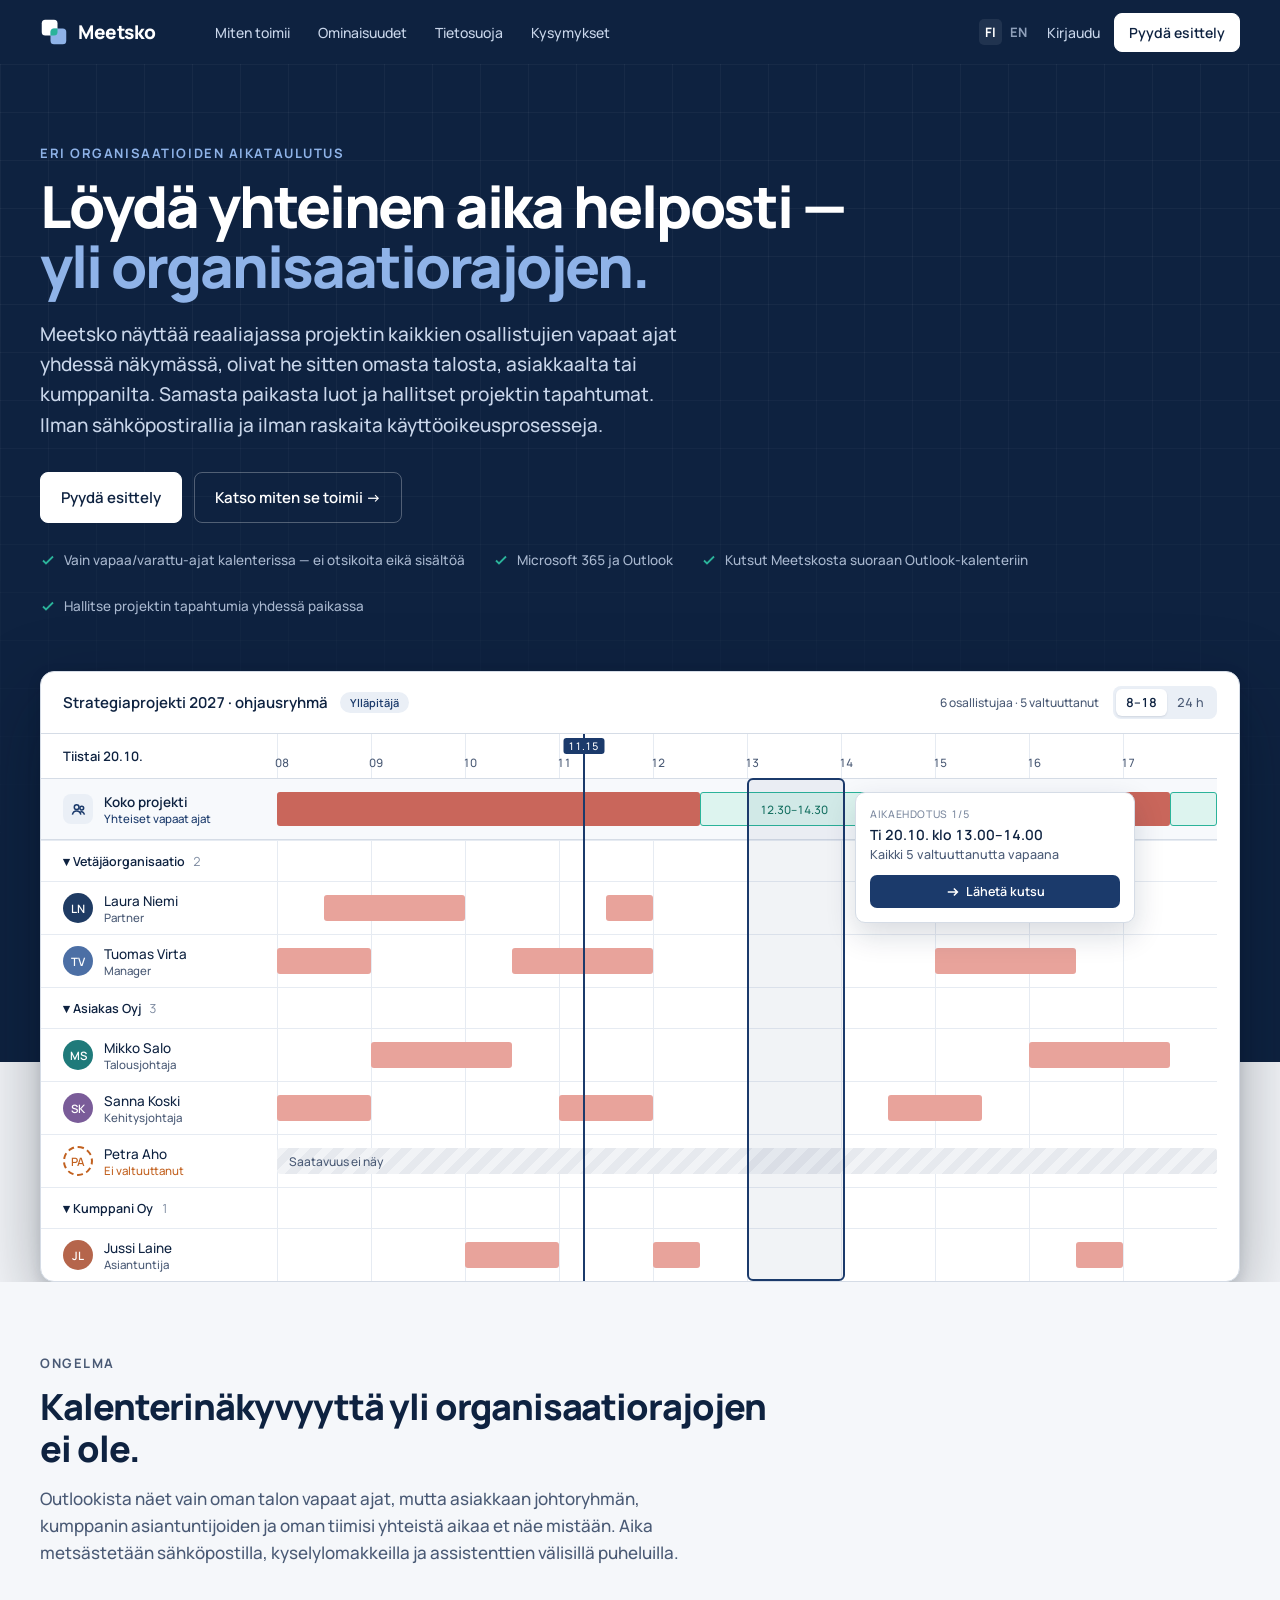
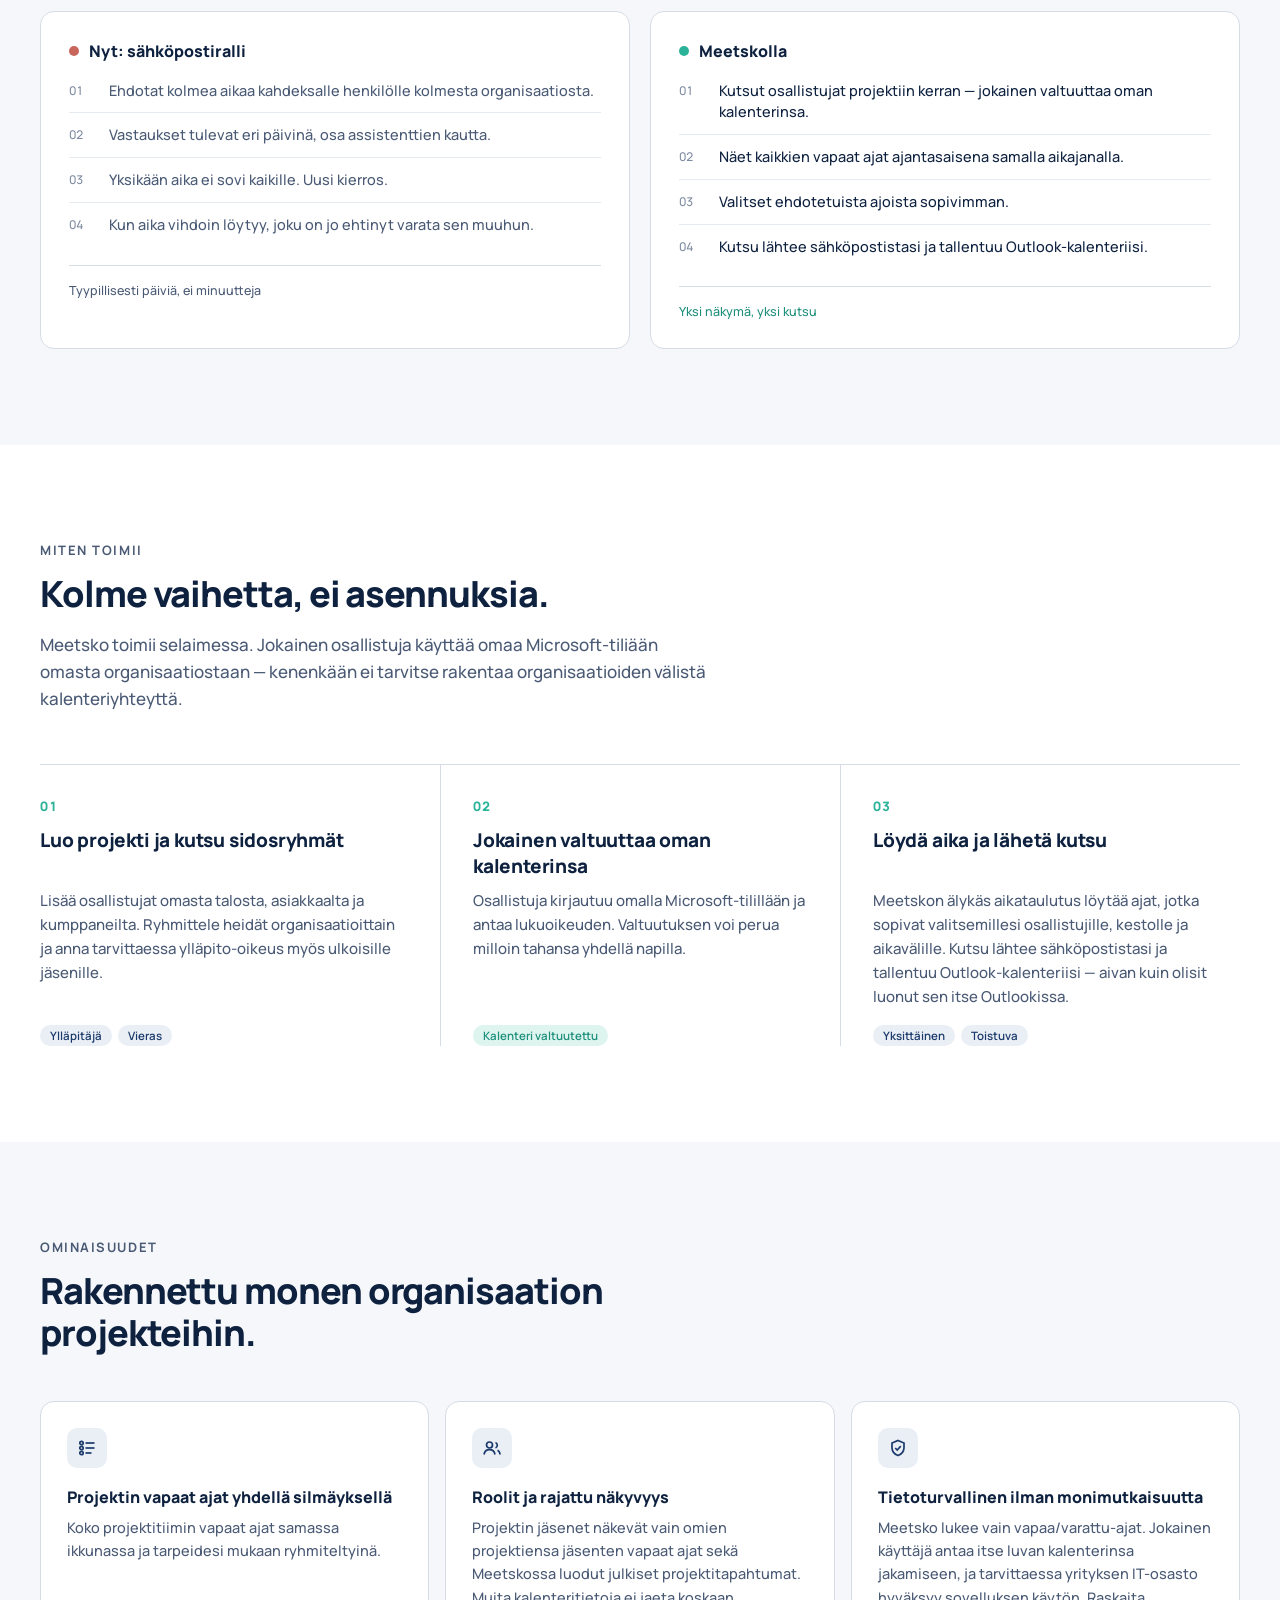
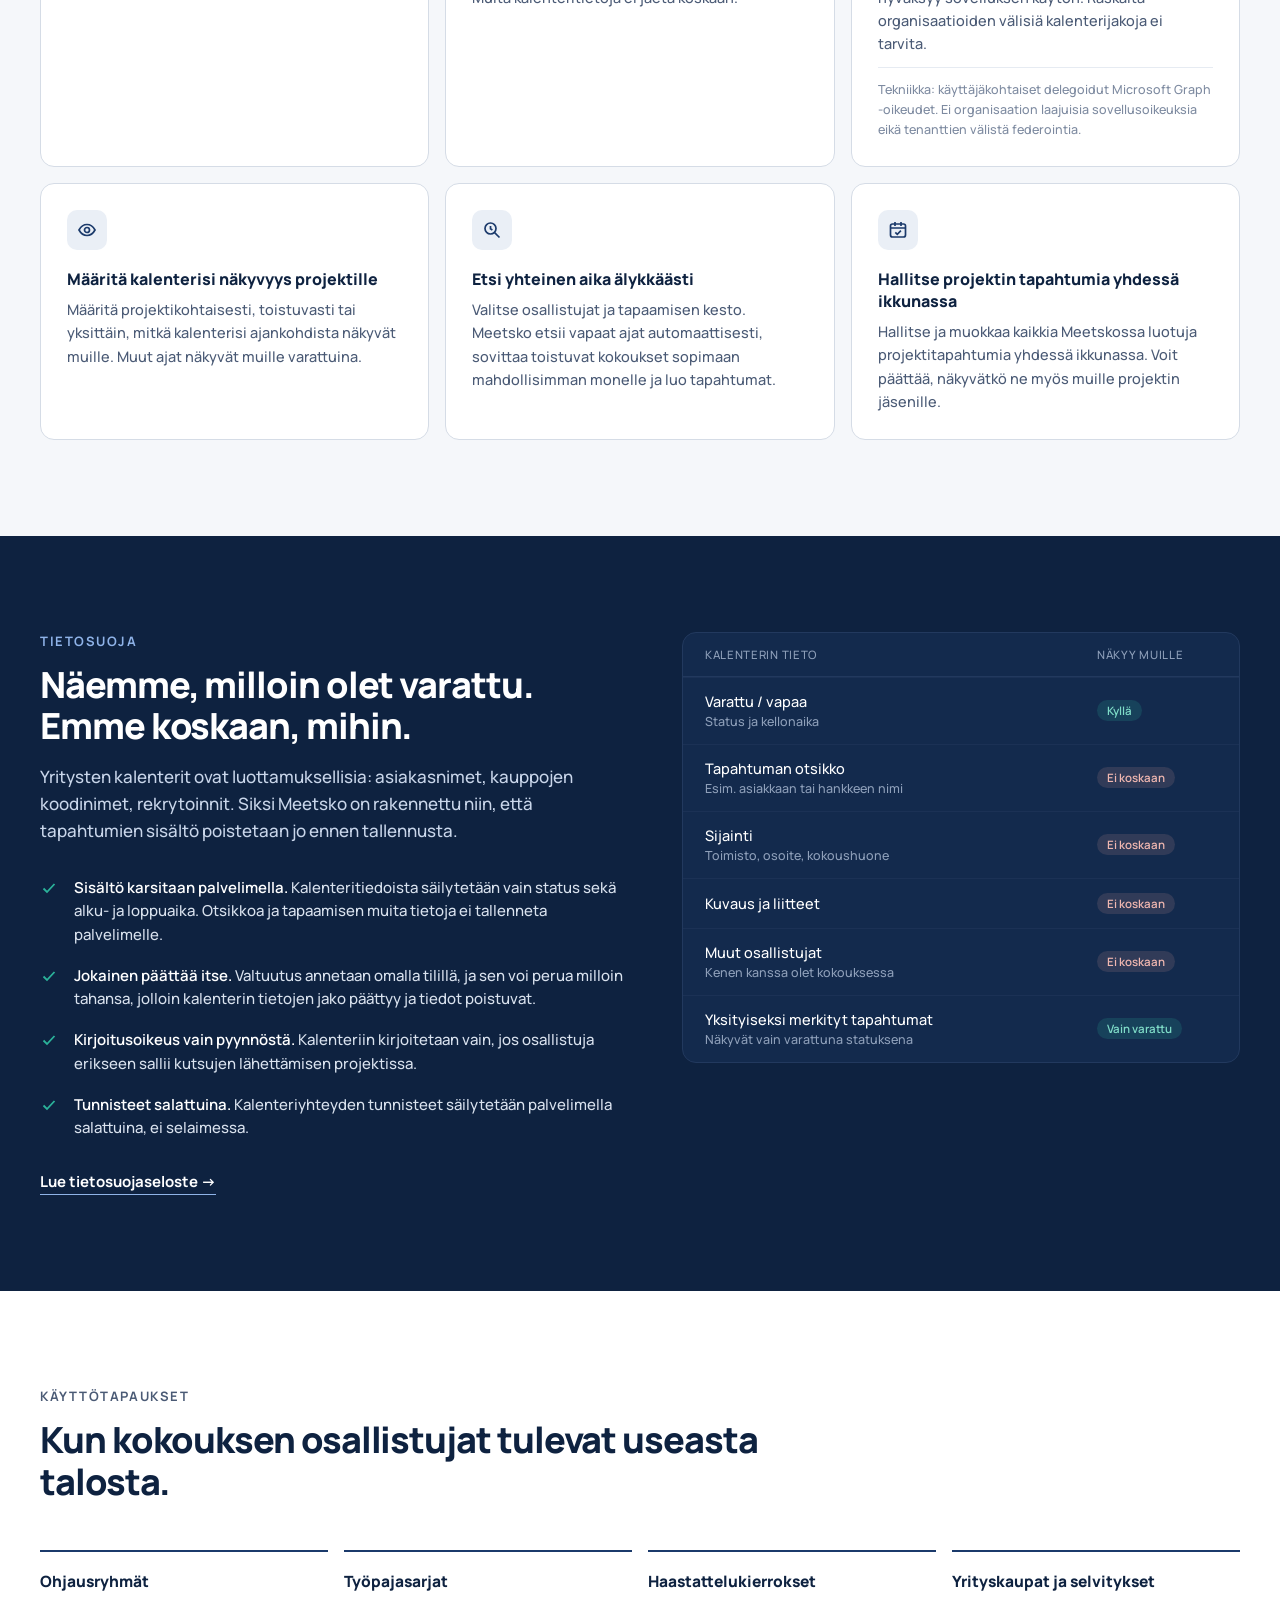
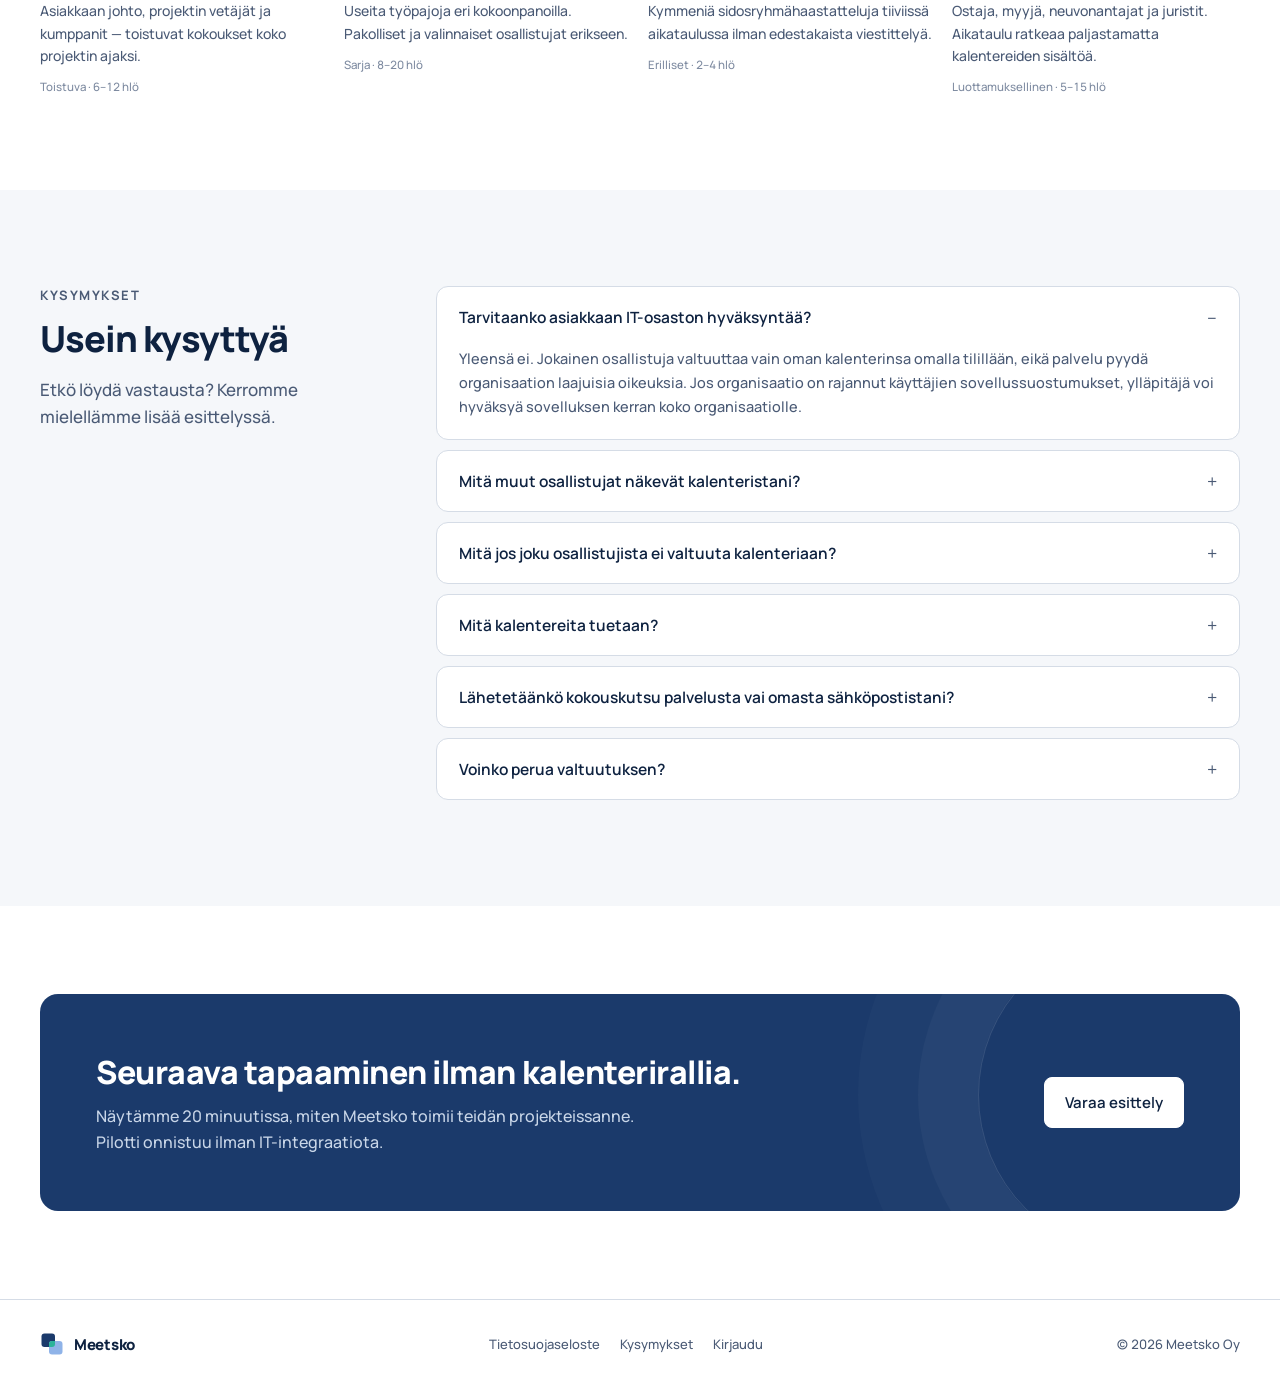
==== commit 140075c7: "Mention project events in landing page hero text Co-Authored-By: Claude Opus 5.5 <noreply@anthropic." ====
--- a/index.html
+++ b/index.html
@@ -47,7 +47,7 @@
     <div class="wrap">
       <p class="eyebrow">Eri organisaatioiden aikataulutus</p>
       <h1>Löydä yhteinen aika helposti — <em>yli organisaatiorajojen.</em></h1>
-      <p class="hero-lead">Meetsko näyttää reaaliajassa projektin kaikkien osallistujien vapaat ajat yhdessä näkymässä, olivat he sitten omasta talosta, asiakkaalta tai kumppanilta. Ilman sähköpostirallia ja ilman raskaita käyttöoikeusprosesseja.</p>
+      <p class="hero-lead">Meetsko näyttää reaaliajassa projektin kaikkien osallistujien vapaat ajat yhdessä näkymässä, olivat he sitten omasta talosta, asiakkaalta tai kumppanilta. Samasta paikasta luot ja hallitset projektin tapahtumat. Ilman sähköpostirallia ja ilman raskaita käyttöoikeusprosesseja.</p>
       <div class="hero-ctas">
         <a class="btn light" href="#demo">Pyydä esittely</a>
         <a class="btn ghost" href="#miten">Katso miten se toimii →</a>
--- a/app.css
+++ b/app.css
@@ -1,36 +1,44 @@
-/* Yhteisikkuna — yhteinen ulkoasu kaikille sivuille.
+/* Meetsko — yhteinen ulkoasu kaikille sivuille.
    Sivut lataavat tämän ennen omaa <style>-lohkoaan:
    <link rel="stylesheet" href="/app.css" />
-   Fontit (IBM Plex Sans + Mono) ladataan sivun <head>:ssä Google Fontsista. */
+   Fontti (Manrope: otsikot 800, leipäteksti 500) ladataan sivun <head>:ssä Google Fontsista. */
 
 :root {
-  --nav-bg: #0F1B2D;
-  --page-bg: #F4F5F7;
+  /* Meetsko-brändi: Navy #0E2240, Ink #1B3A6B, Sky #8FB3E8, Mint #2BB39A, Paper #F5F7FA */
+  --navy: #0E2240;
+  --ink: #1B3A6B;
+  --sky: #8FB3E8;
+  --mint: #2BB39A;
+  --paper: #F5F7FA;
+  --nav-bg: var(--navy);
+  --page-bg: var(--paper);
   --surface: #FFFFFF;
-  --surface-muted: #F7F8FA;
-  --line: #E3E6EA;
-  --line-soft: #EEF0F3;
-  --text: #161B22;
-  --text-muted: #5B6472;
-  --text-faint: #8A93A3;
-  --primary: #1F3B63;
-  --primary-hover: #172E4D;
-  --primary-soft: #E4E9F1;
+  --surface-muted: #F7F9FC;
+  --line: #D5DCE6;
+  --line-soft: #E6EBF2;
+  --text: var(--navy);
+  --text-muted: #4A5A75;
+  --text-faint: #7D8AA0;
+  --primary: var(--ink);
+  --primary-hover: #142F58;
+  --primary-soft: #EAEFF6;
   --busy: #E8A39B;
   --busy-strong: #C9665B;
-  --free-bg: #D8EFF1;
-  --free-line: #4FA3AE;
-  --free-text: #1F5F68;
-  --ok: #1F7A7A;
-  --ok-soft: #DDF0EF;
+  --free-bg: #DDF4EF;
+  --free-line: var(--mint);
+  --free-text: #157461;
+  --ok: #1E8F7B;
+  --ok-soft: #DDF4EF;
   --warn: #C2611F;
   --danger: #C0453A;
   --danger-soft: #FBE4E1;
-  --mono: 'IBM Plex Mono', ui-monospace, Menlo, monospace;
+  /* Brändissä yksi fontti: luvut tasalevyisinä (tabular-nums) kellonaikoja varten. */
+  --mono: 'Manrope', -apple-system, 'Segoe UI', sans-serif;
 }
 
-body { font-family: 'IBM Plex Sans', -apple-system, 'Segoe UI', sans-serif; background: var(--page-bg); color: var(--text); margin: 0; }
-h1 { font-size: 28px; font-weight: 700; letter-spacing: -0.01em; margin: 0; }
+body { font-family: 'Manrope', -apple-system, 'Segoe UI', sans-serif; font-weight: 500; font-variant-numeric: tabular-nums; background: var(--page-bg); color: var(--text); margin: 0; }
+h1 { font-size: 28px; font-weight: 800; letter-spacing: -0.02em; margin: 0; }
+h2, h3 { font-weight: 800; }
 a.back { font-size: 13px; color: var(--text-muted); text-decoration: none; }
 a.back:hover { color: var(--text); }
 
@@ -51,16 +59,16 @@
 /* ---------- Yläpalkki (nav.js) ---------- */
 .app-nav { background: var(--nav-bg); color: #fff; }
 .app-nav-inner { max-width: 1360px; margin: 0 auto; padding: 0 40px; height: 64px; display: flex; align-items: center; gap: 40px; }
-.brand { display: flex; align-items: center; gap: 10px; color: #fff; text-decoration: none; font-weight: 700; font-size: 17px; }
+.brand { display: flex; align-items: center; gap: 10px; color: #fff; text-decoration: none; font-weight: 800; font-size: 19px; letter-spacing: -0.02em; }
 .nav-links { display: flex; align-items: stretch; height: 100%; gap: 8px; }
-.nav-links a { display: flex; align-items: center; padding: 0 14px; color: #C9D1DC; text-decoration: none; font-size: 14px; font-weight: 500; border-bottom: 3px solid transparent; border-top: 3px solid transparent; }
+.nav-links a { display: flex; align-items: center; padding: 0 14px; color: #C9D6EA; text-decoration: none; font-size: 14px; font-weight: 500; border-bottom: 3px solid transparent; border-top: 3px solid transparent; }
 .nav-links a:hover { color: #fff; }
-.nav-links a.active { color: #fff; font-weight: 600; border-bottom-color: #7DA2D6; }
+.nav-links a.active { color: #fff; font-weight: 700; border-bottom-color: var(--sky); }
 .nav-user { margin-left: auto; display: flex; align-items: center; gap: 16px; position: relative; }
 .nav-user-btn { background: none; border: none; color: #fff; display: flex; align-items: center; gap: 10px; padding: 0; margin: 0; font-size: 14px; font-weight: 500; }
 .nav-user-btn:hover { background: none; border: none; }
-.nav-avatar { width: 32px; height: 32px; border-radius: 50%; background: #2C3E57; display: flex; align-items: center; justify-content: center; font-size: 12px; font-weight: 600; }
-.nav-logout { background: none; border: none; color: #C9D1DC; text-decoration: underline; padding: 0; margin: 0; font-size: 13px; font-weight: 400; }
+.nav-avatar { width: 32px; height: 32px; border-radius: 50%; background: var(--ink); display: flex; align-items: center; justify-content: center; font-size: 12px; font-weight: 600; }
+.nav-logout { background: none; border: none; color: #C9D6EA; text-decoration: underline; padding: 0; margin: 0; font-size: 13px; font-weight: 400; }
 .nav-logout:hover { background: none; border: none; color: #fff; }
 
 .profile-panel { display: none; position: absolute; top: 48px; right: 0; width: 260px; background: var(--surface); color: var(--text); border: 1px solid var(--line); border-radius: 10px; padding: 16px; box-shadow: 0 8px 24px rgba(15,27,45,0.14); z-index: 20; text-align: left; }
--- a/landing.css
+++ b/landing.css
@@ -1,6 +1,6 @@
-/* Myyntisivu (index.html ja en/index.html) — app.css:n rakenne, Meetsko-brändin värit ja typografia
-   (Manrope: otsikot 800, leipäteksti 500). Sovellussivut käyttävät vielä
-   app.css:n alkuperäisiä arvoja. */
+/* Myyntisivu (index.html ja en/index.html) — app.css:n rakenne ja Meetsko-brändi
+   (Manrope: otsikot 800, leipäteksti 500). Brändiarvot ovat nyt myös app.css:ssä;
+   tämän tiedoston muuttujat ovat samat. */
 :root {
   --navy: #0E2240; --ink: #1B3A6B; --sky: #8FB3E8; --mint: #2BB39A; --paper: #F5F7FA;
   --nav-bg: var(--navy); --page-bg: var(--paper);
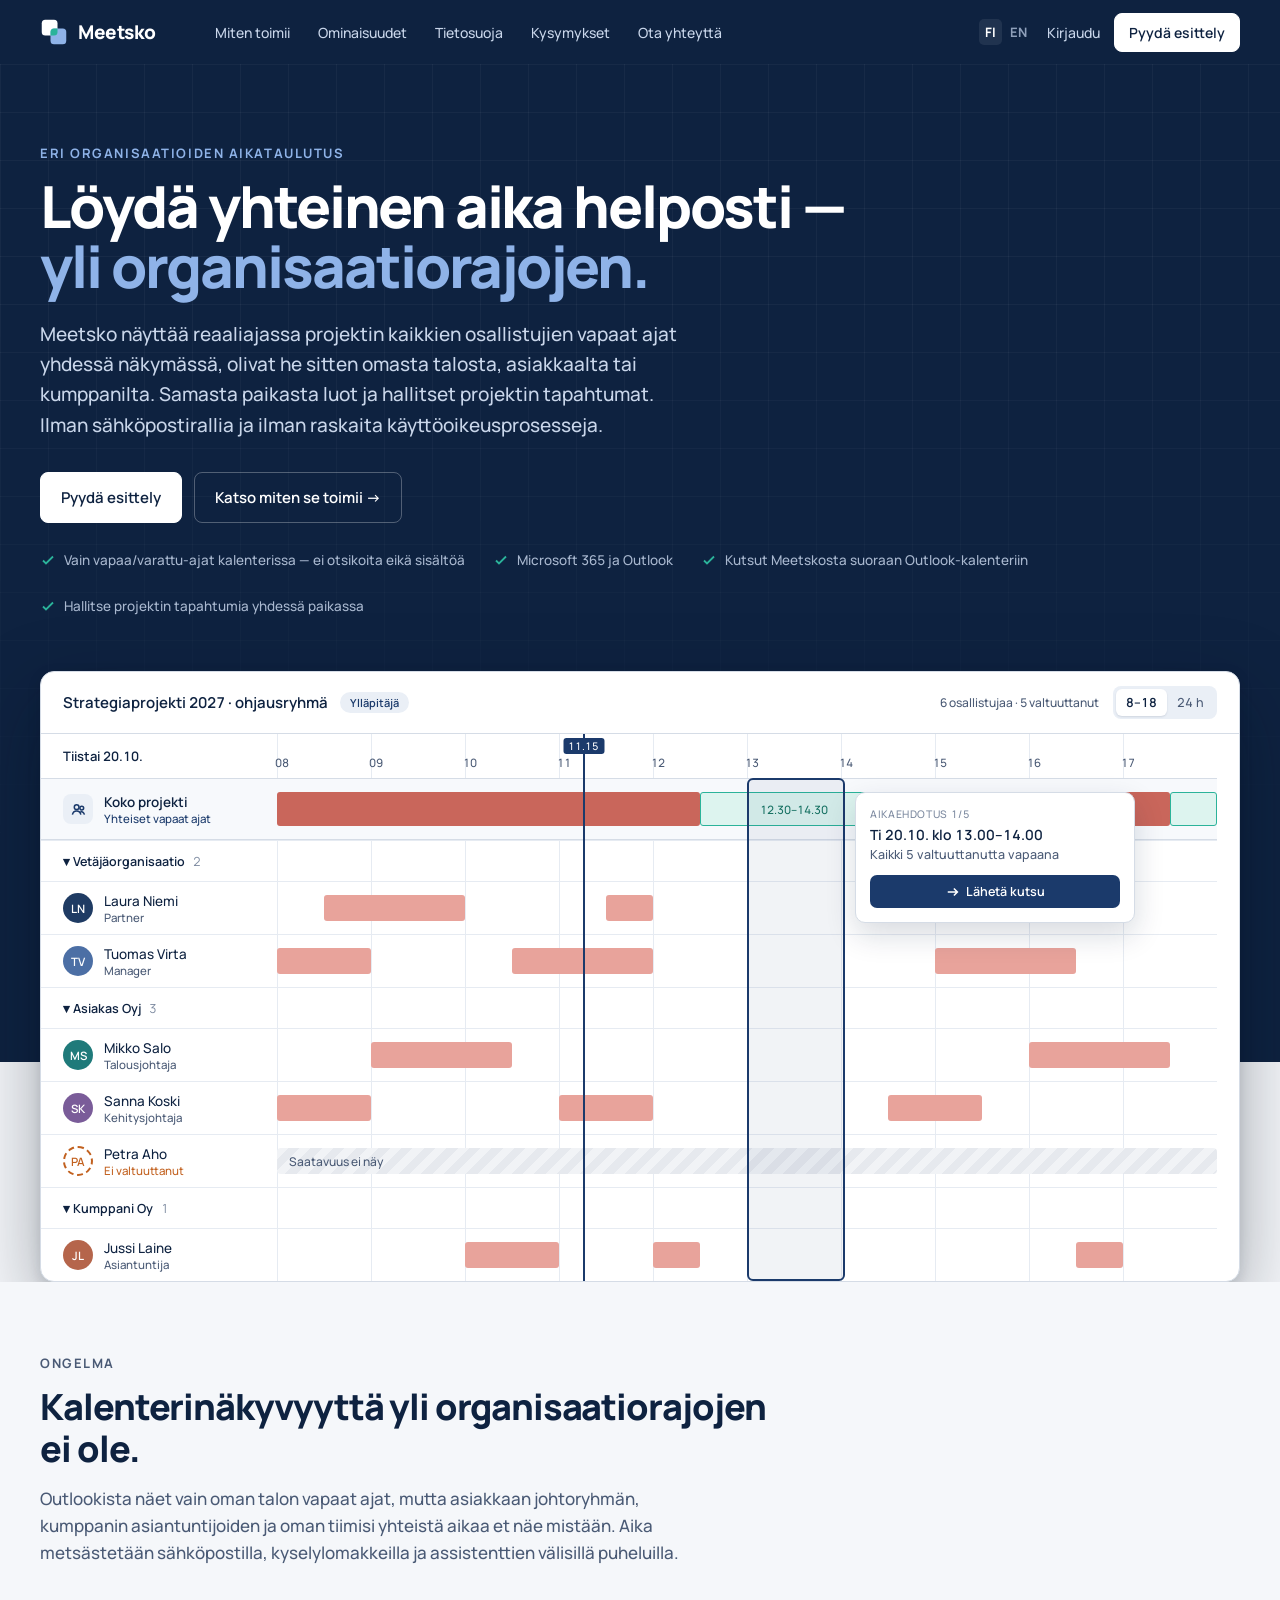
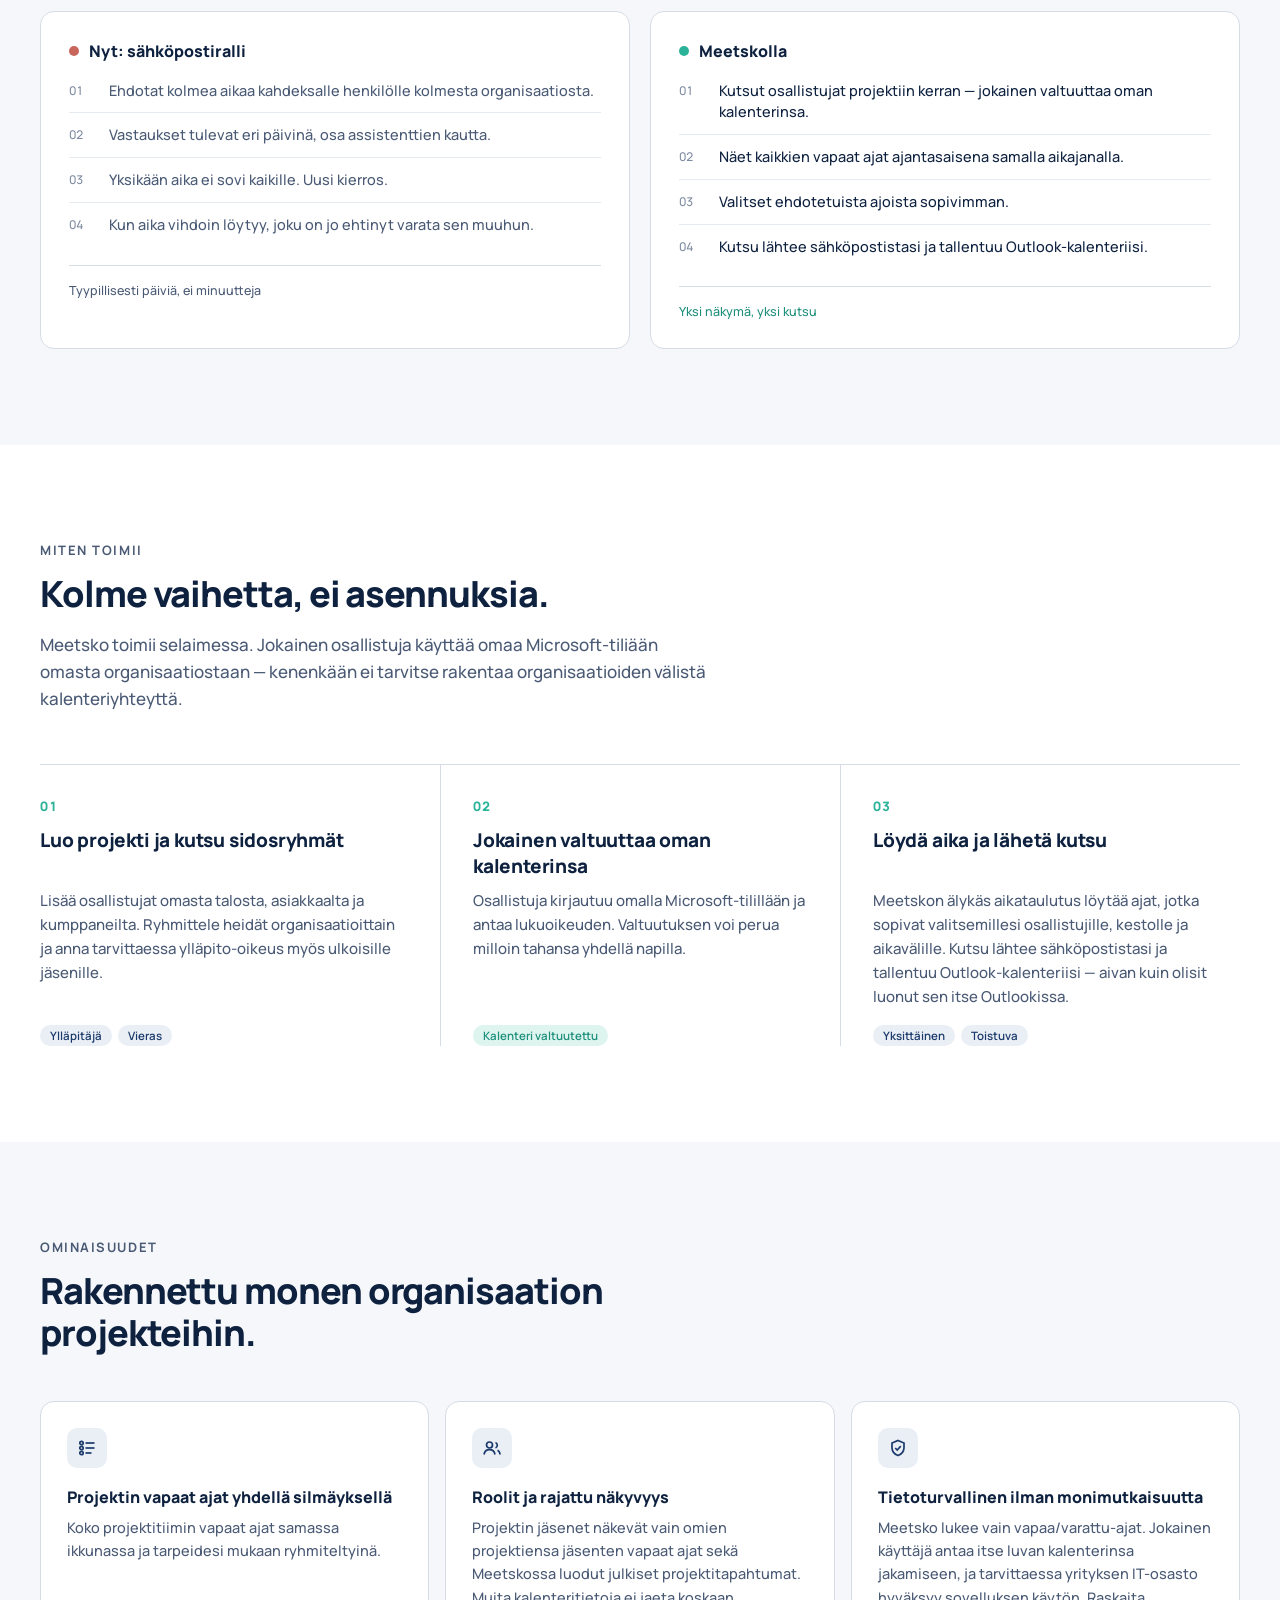
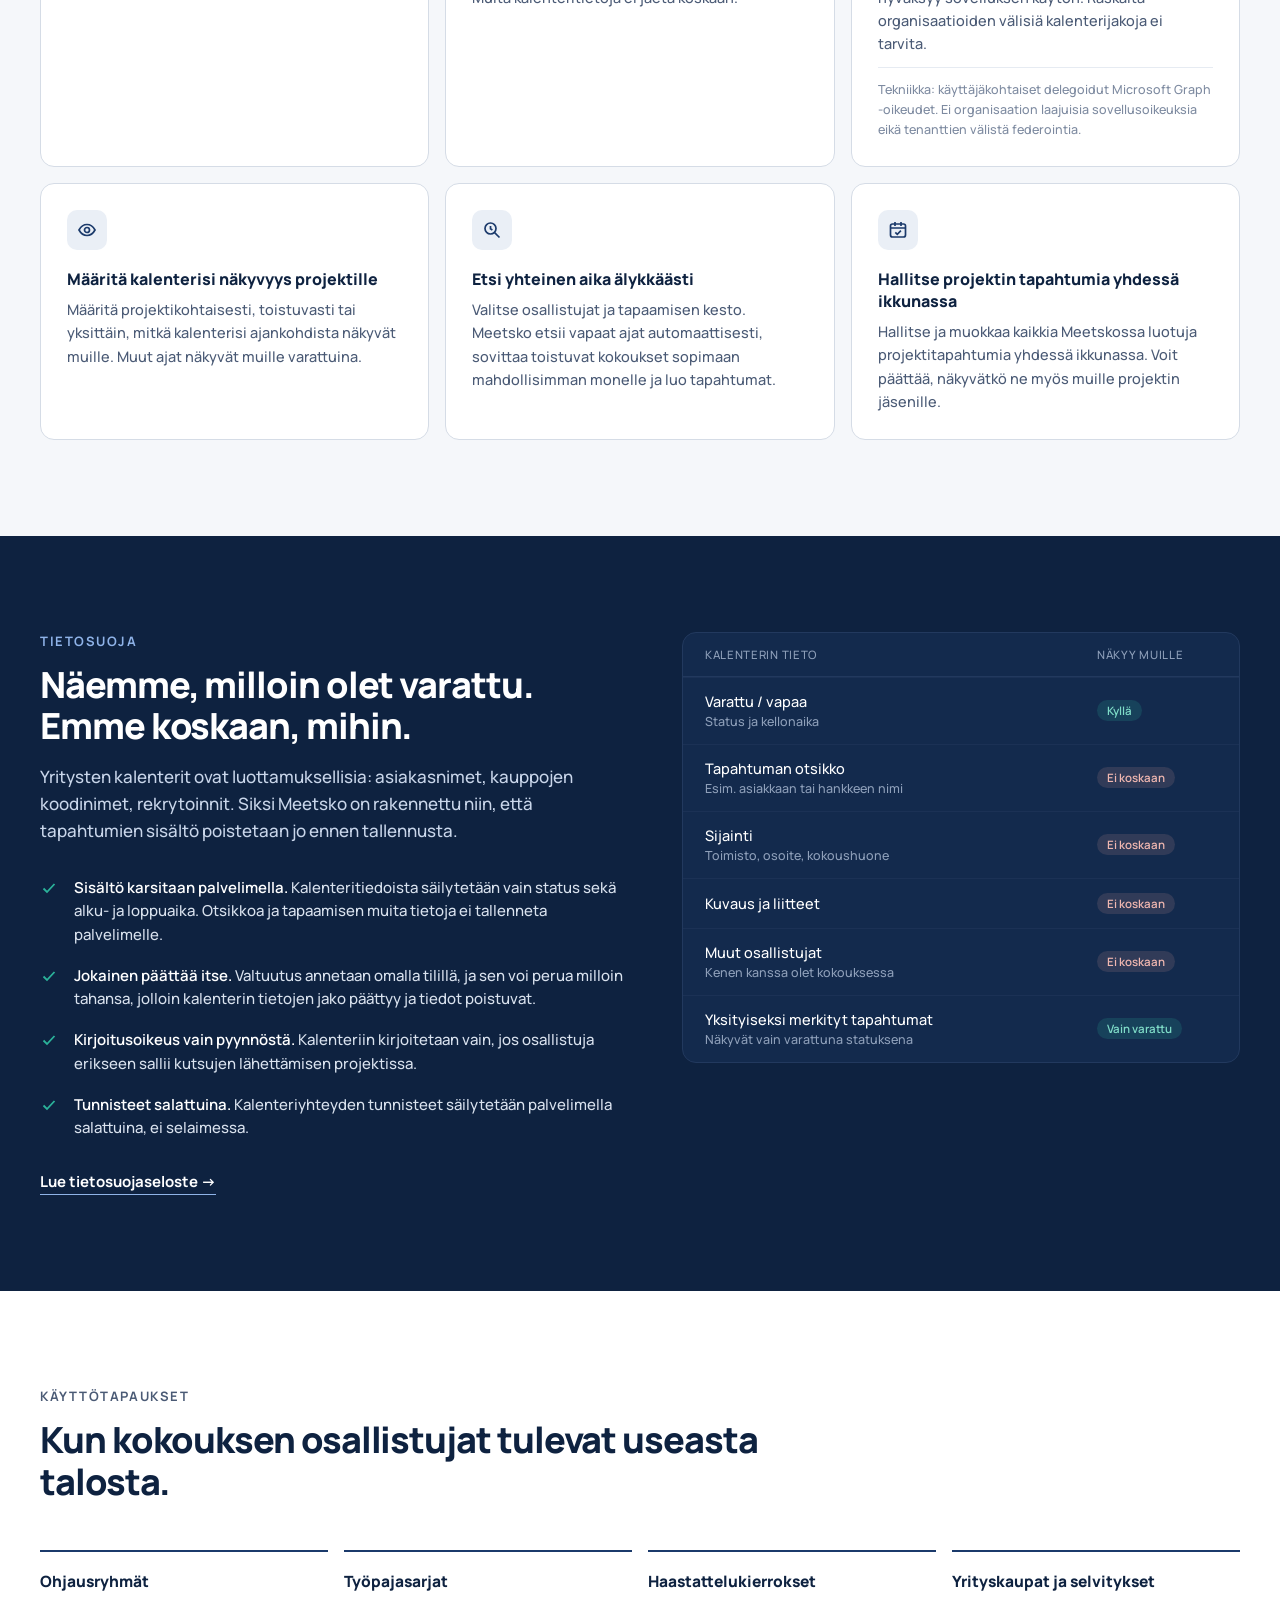
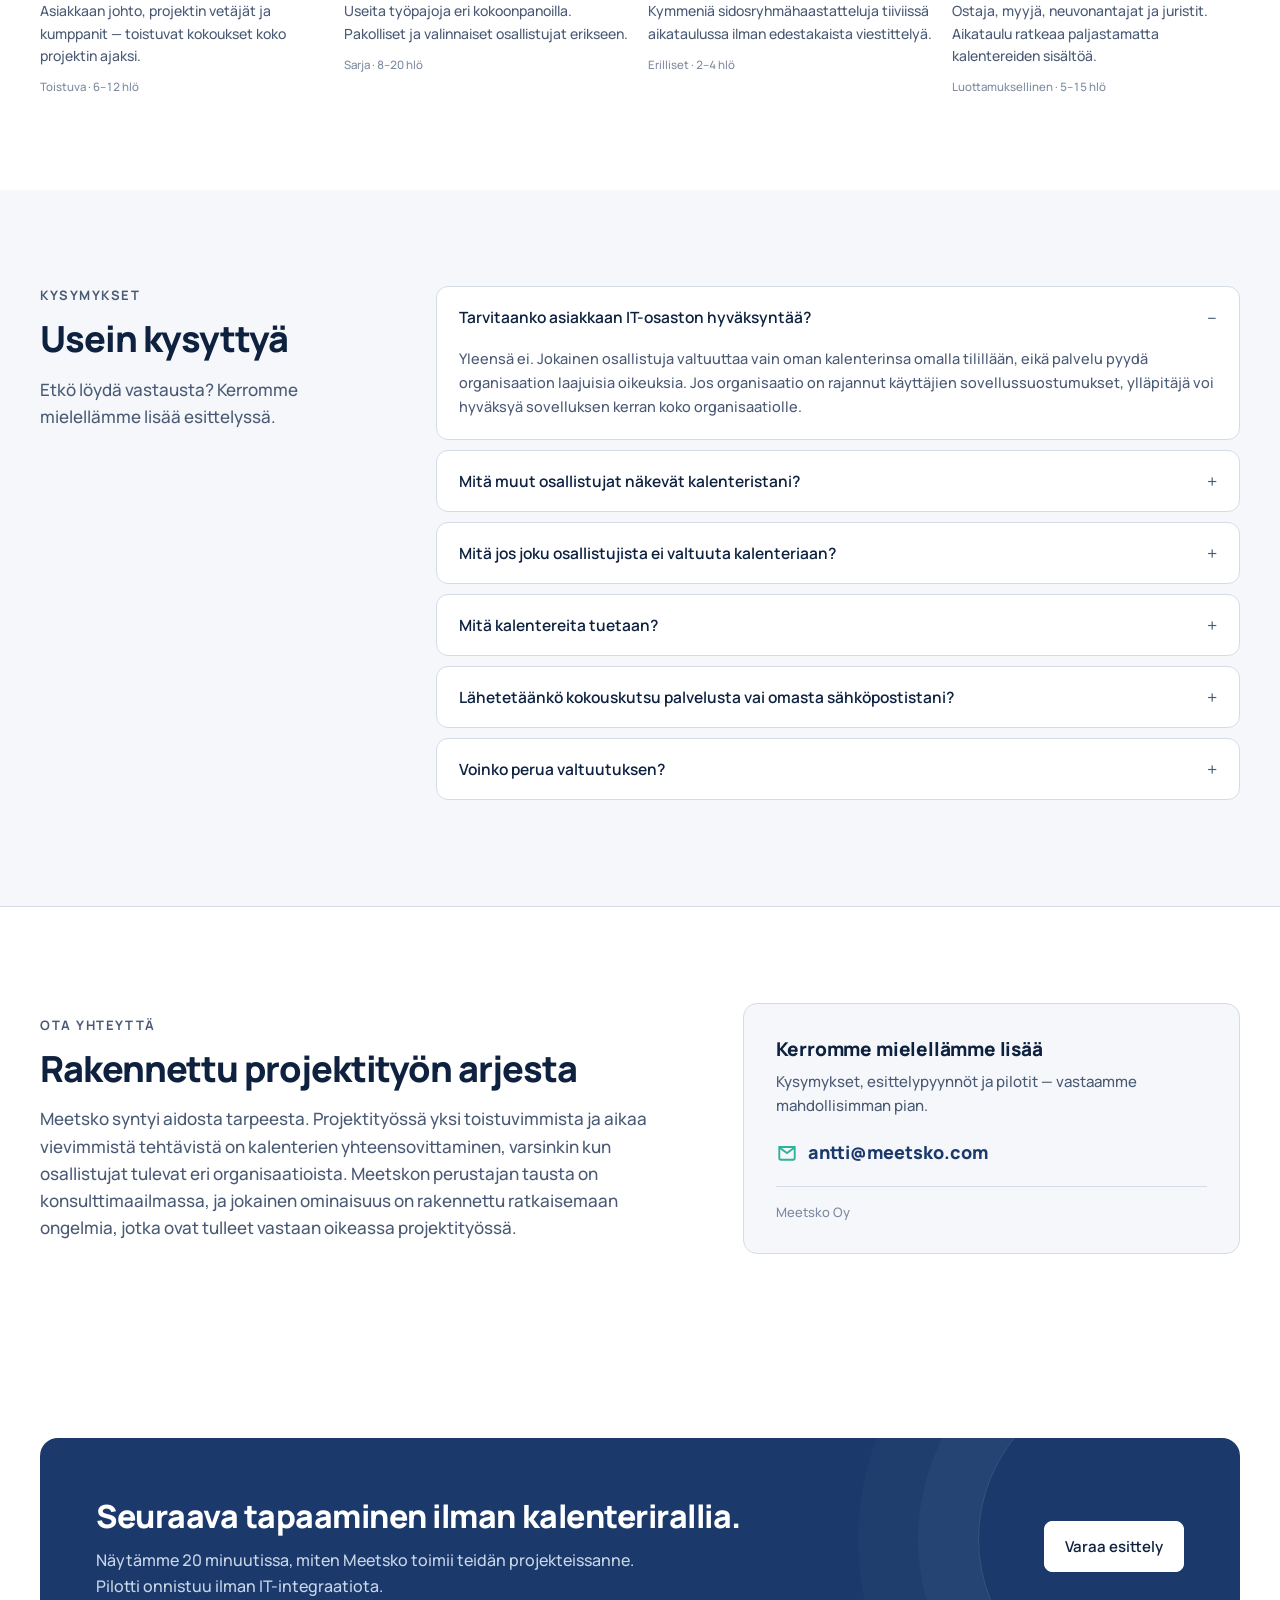
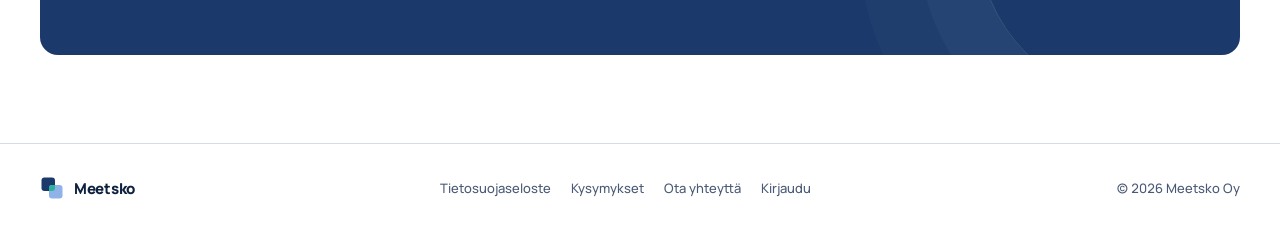
==== commit c839d8f8: "Add contact section to the landing page - New "Ota yhteyttä" / "Contact" section with the founding s" ====
--- a/index.html
+++ b/index.html
@@ -29,6 +29,7 @@
       <a href="#ominaisuudet">Ominaisuudet</a>
       <a href="#tietosuoja">Tietosuoja</a>
       <a href="#ukk">Kysymykset</a>
+      <a href="#yhteystiedot">Ota yhteyttä</a>
     </nav>
     <div class="nav-cta">
       <nav class="lang-switch" aria-label="Kieli">
@@ -36,7 +37,7 @@
         <a href="/en/" lang="en" hreflang="en" onclick="setLang('en')">EN</a>
       </nav>
       <a class="login-link" href="/login.html">Kirjaudu</a>
-      <a class="btn" href="#demo">Pyydä esittely</a>
+      <a class="btn" href="mailto:antti@meetsko.com?subject=Meetsko%20%E2%80%93%20esittelypyynt%C3%B6">Pyydä esittely</a>
     </div>
   </div>
 </header>
@@ -49,7 +50,7 @@
       <h1>Löydä yhteinen aika helposti — <em>yli organisaatiorajojen.</em></h1>
       <p class="hero-lead">Meetsko näyttää reaaliajassa projektin kaikkien osallistujien vapaat ajat yhdessä näkymässä, olivat he sitten omasta talosta, asiakkaalta tai kumppanilta. Samasta paikasta luot ja hallitset projektin tapahtumat. Ilman sähköpostirallia ja ilman raskaita käyttöoikeusprosesseja.</p>
       <div class="hero-ctas">
-        <a class="btn light" href="#demo">Pyydä esittely</a>
+        <a class="btn light" href="mailto:antti@meetsko.com?subject=Meetsko%20%E2%80%93%20esittelypyynt%C3%B6">Pyydä esittely</a>
         <a class="btn ghost" href="#miten">Katso miten se toimii →</a>
       </div>
       <ul class="hero-facts">
@@ -320,6 +321,23 @@
     </div>
   </section>
 
+  <!-- ============ YHTEYSTIEDOT ============ -->
+  <section class="contact" id="yhteystiedot">
+    <div class="wrap contact-grid">
+      <div>
+        <p class="eyebrow">Ota yhteyttä</p>
+        <h2 class="sec-h">Rakennettu projektityön arjesta</h2>
+        <p class="sec-lead">Meetsko syntyi aidosta tarpeesta. Projektityössä yksi toistuvimmista ja aikaa vievimmistä tehtävistä on kalenterien yhteensovittaminen, varsinkin kun osallistujat tulevat eri organisaatioista. Meetskon perustajan tausta on konsulttimaailmassa, ja jokainen ominaisuus on rakennettu ratkaisemaan ongelmia, jotka ovat tulleet vastaan oikeassa projektityössä.</p>
+      </div>
+      <div class="contact-card">
+        <h3>Kerromme mielellämme lisää</h3>
+        <p>Kysymykset, esittelypyynnöt ja pilotit — vastaamme mahdollisimman pian.</p>
+        <a class="contact-mail" href="mailto:antti@meetsko.com"><svg viewBox="0 0 20 20" fill="none" stroke="currentColor" stroke-width="1.7" aria-hidden="true"><path d="M3 5.5h14v10a1.5 1.5 0 0 1-1.5 1.5h-11A1.5 1.5 0 0 1 3 15.5z"/><path d="M3 6l7 5 7-5"/></svg>antti@meetsko.com</a>
+        <div class="contact-co">Meetsko Oy</div>
+      </div>
+    </div>
+  </section>
+
   <!-- ============ CTA ============ -->
   <section class="cta" id="demo">
     <div class="wrap">
@@ -329,7 +347,7 @@
           <p>Näytämme 20 minuutissa, miten Meetsko toimii teidän projekteissanne. Pilotti onnistuu ilman IT-integraatiota.</p>
         </div>
         <div class="hero-ctas">
-          <a class="btn light" href="mailto:?subject=Meetsko%20-%20esittelypyynt%C3%B6">Varaa esittely</a>
+          <a class="btn light" href="mailto:antti@meetsko.com?subject=Meetsko%20%E2%80%93%20esittelypyynt%C3%B6">Varaa esittely</a>
         </div>
       </div>
     </div>
@@ -345,6 +363,7 @@
     <nav>
       <a href="/tietosuojaseloste.html">Tietosuojaseloste</a>
       <a href="#ukk">Kysymykset</a>
+      <a href="#yhteystiedot">Ota yhteyttä</a>
       <a href="/login.html">Kirjaudu</a>
     </nav>
     <span>© 2026 Meetsko Oy</span>
--- a/app.css
+++ b/app.css
@@ -127,6 +127,13 @@
 .banner.ok { background: var(--ok-soft); color: #165C5C; }
 .banner.error { background: var(--danger-soft); color: #9C2C22; }
 
+/* ---------- Istunto vanhentunut (nav.js: AppNav.showSessionExpired) ---------- */
+body.session-expired > *:not(.session-expired-backdrop) { filter: blur(4px); pointer-events: none; user-select: none; }
+.session-expired-backdrop { position: fixed; inset: 0; background: rgba(14,34,64,0.35); display: flex; align-items: center; justify-content: center; z-index: 1000; padding: 16px; }
+.session-expired-box { background: var(--surface); border-radius: 12px; padding: 28px; max-width: 400px; width: 100%; box-shadow: 0 16px 48px rgba(14,34,64,0.25); text-align: center; }
+.session-expired-box h2 { font-size: 18px; margin: 0 0 8px; }
+.session-expired-box p { font-size: 14px; color: var(--text-muted); margin: 0 0 20px; }
+
 @media (max-width: 900px) {
   .app-nav-inner, .page { padding-left: 16px; padding-right: 16px; }
   .app-nav-inner { gap: 16px; }
--- a/landing.css
+++ b/landing.css
@@ -24,7 +24,7 @@
 /* Yläpalkki */
 .app-nav { position: sticky; top: 0; z-index: 40; }
 .landing-links { display: flex; gap: 4px; margin-left: 8px; }
-.landing-links a { color: #C9D6EA; text-decoration: none; font-size: 14px; font-weight: 500; padding: 8px 12px; border-radius: 6px; }
+.landing-links a { color: #C9D6EA; text-decoration: none; font-size: 14px; font-weight: 500; padding: 8px 12px; border-radius: 6px; white-space: nowrap; }
 .landing-links a:hover { color: #fff; background: rgba(255,255,255,0.06); }
 .nav-cta { margin-left: auto; display: flex; align-items: center; gap: 14px; }
 .nav-cta .login-link { color: #C9D6EA; font-size: 14px; text-decoration: none; }
@@ -179,6 +179,20 @@
 .faq details[open] summary::after { content: "–"; }
 .faq details p { margin: 0; padding: 0 22px 20px; font-size: 14.5px; line-height: 1.65; color: var(--text-muted); }
 
+/* Ota yhteyttä */
+.contact { border-top: 1px solid var(--line); }
+.contact-grid { display: grid; grid-template-columns: 1.3fr 1fr; gap: 56px; align-items: center; }
+.contact-card { background: var(--page-bg); border: 1px solid var(--line); border-radius: 14px; padding: 32px; }
+.contact-card h3 { font-size: 19px; margin: 0 0 8px; letter-spacing: -0.01em; }
+.contact-card p { margin: 0 0 22px; font-size: 15px; line-height: 1.6; color: var(--text-muted); }
+.contact-mail { display: inline-flex; align-items: center; gap: 10px; font-size: 18px; font-weight: 800; color: var(--primary); text-decoration: none; word-break: break-all; }
+.contact-mail svg { width: 22px; height: 22px; flex: none; color: var(--mint); }
+.contact-mail:hover { text-decoration: underline; }
+.contact-co { margin-top: 18px; padding-top: 16px; border-top: 1px solid var(--line); font-size: 13px; color: var(--text-faint); }
+/* Viisi ankkurilinkkiä ei mahdu kapeampaan yläpalkkiin. */
+@media (max-width: 1140px) { .landing-links { display: none; } }
+@media (max-width: 1000px) { .contact-grid { grid-template-columns: 1fr; gap: 32px; } }
+
 /* CTA ja alatunniste */
 .cta { padding: 88px 0; }
 .cta-box { background: var(--primary); color: #fff; border-radius: 18px; padding: 56px; display: grid; grid-template-columns: 1fr auto; gap: 32px; align-items: center; position: relative; overflow: hidden; }
@@ -192,6 +206,32 @@
 footer nav { display: flex; gap: 20px; flex-wrap: wrap; }
 footer a { color: var(--text-muted); text-decoration: none; }
 footer a:hover { color: var(--text); }
+
+/* Tietosuojaseloste (tietosuojaseloste.html ja en/privacy-policy.html) */
+.policy-head { background: var(--nav-bg); color: #fff; padding: 64px 0 48px; }
+.policy-head .eyebrow { color: var(--sky); }
+.policy-head h1 { font-size: 44px; font-weight: 800; letter-spacing: -0.03em; line-height: 1.1; margin: 0 0 14px; }
+.policy-head p { color: #C9D6EA; font-size: 16px; line-height: 1.6; margin: 0; max-width: 720px; }
+.policy-head .meta { margin-top: 18px; font-size: 13.5px; color: #A9B8CF; }
+.policy { padding: 48px 0 80px; background: var(--page-bg); }
+.policy-body { max-width: 860px; font-size: 15.5px; line-height: 1.65; color: var(--text); }
+.policy-body h2 { font-size: 22px; letter-spacing: -0.015em; margin: 44px 0 12px; scroll-margin-top: 80px; }
+.policy-body h3 { font-size: 16px; margin: 24px 0 8px; scroll-margin-top: 80px; }
+.policy-body p { margin: 0 0 14px; }
+.policy-body ul, .policy-body ol { margin: 0 0 14px; padding-left: 22px; }
+.policy-body li { margin: 4px 0; }
+.policy-body a { color: var(--ink); }
+.policy-toc { background: var(--surface); border: 1px solid var(--line); border-radius: 12px; padding: 18px 22px; margin-bottom: 8px; }
+.policy-toc p { font-weight: 700; margin: 0 0 8px; }
+.policy-toc ol { columns: 2; column-gap: 32px; margin: 0; font-size: 14.5px; }
+.policy-toc a { text-decoration: none; }
+.policy-toc a:hover { text-decoration: underline; }
+.policy-table { width: 100%; border-collapse: collapse; margin: 6px 0 18px; font-size: 14.5px; background: var(--surface); border: 1px solid var(--line); border-radius: 10px; overflow: hidden; }
+.policy-table th, .policy-table td { text-align: left; vertical-align: top; padding: 10px 14px; border-bottom: 1px solid var(--line-soft); }
+.policy-table th { background: var(--primary-soft); font-weight: 700; font-size: 13.5px; }
+.policy-table tr:last-child td { border-bottom: none; }
+.policy-scroll { overflow-x: auto; }
+.policy-note { background: var(--free-bg); border-left: 3px solid var(--mint); padding: 12px 16px; border-radius: 0 8px 8px 0; margin: 0 0 16px; }
 
 @media (max-width: 1000px) {
   .feat-grid { grid-template-columns: 1fr 1fr; }
@@ -219,4 +259,8 @@
   .cta-box h2 { font-size: 24px; }
   .nav-cta .login-link { display: none; }
   .dt-head, .dt-row { grid-template-columns: 1fr 96px; padding-left: 16px; padding-right: 16px; }
+  .policy-head { padding: 40px 0 32px; }
+  .policy-head h1 { font-size: 30px; }
+  .policy-toc ol { columns: 1; }
+  .policy-table { min-width: 520px; }
 }
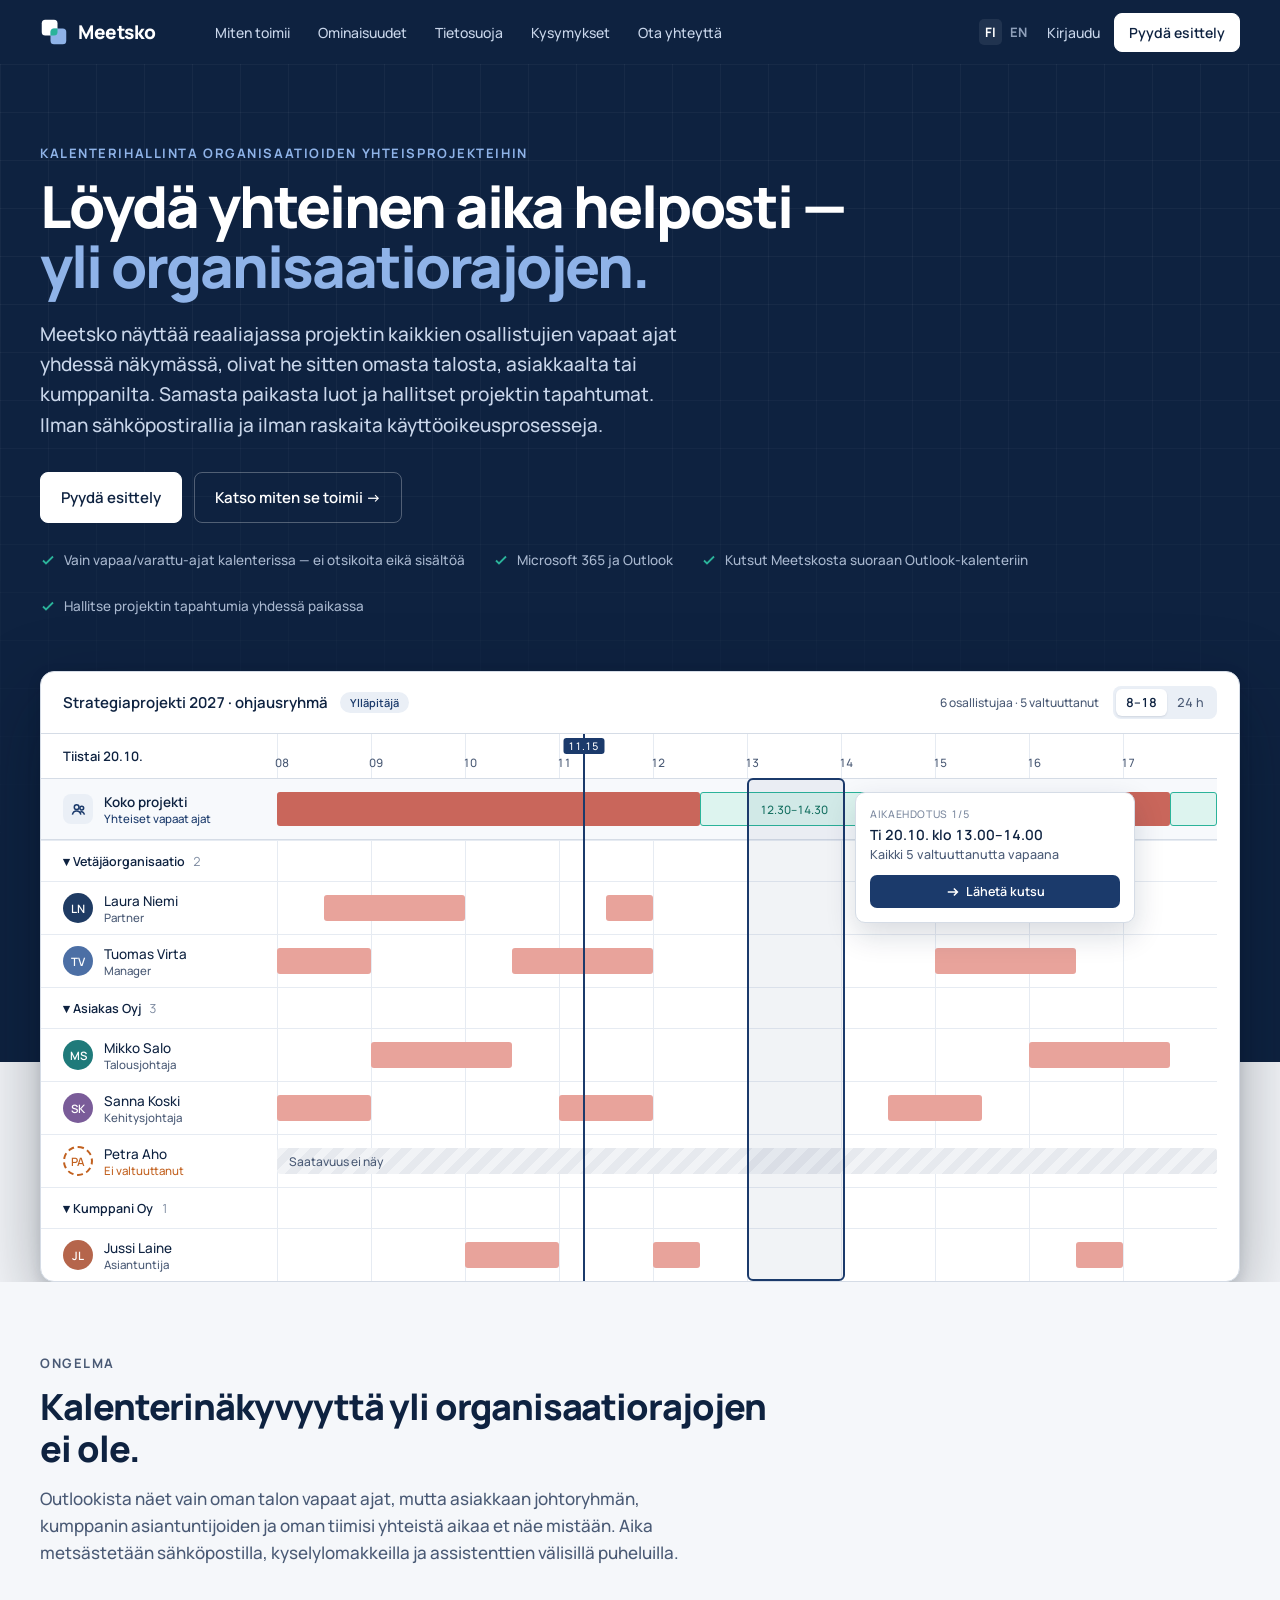
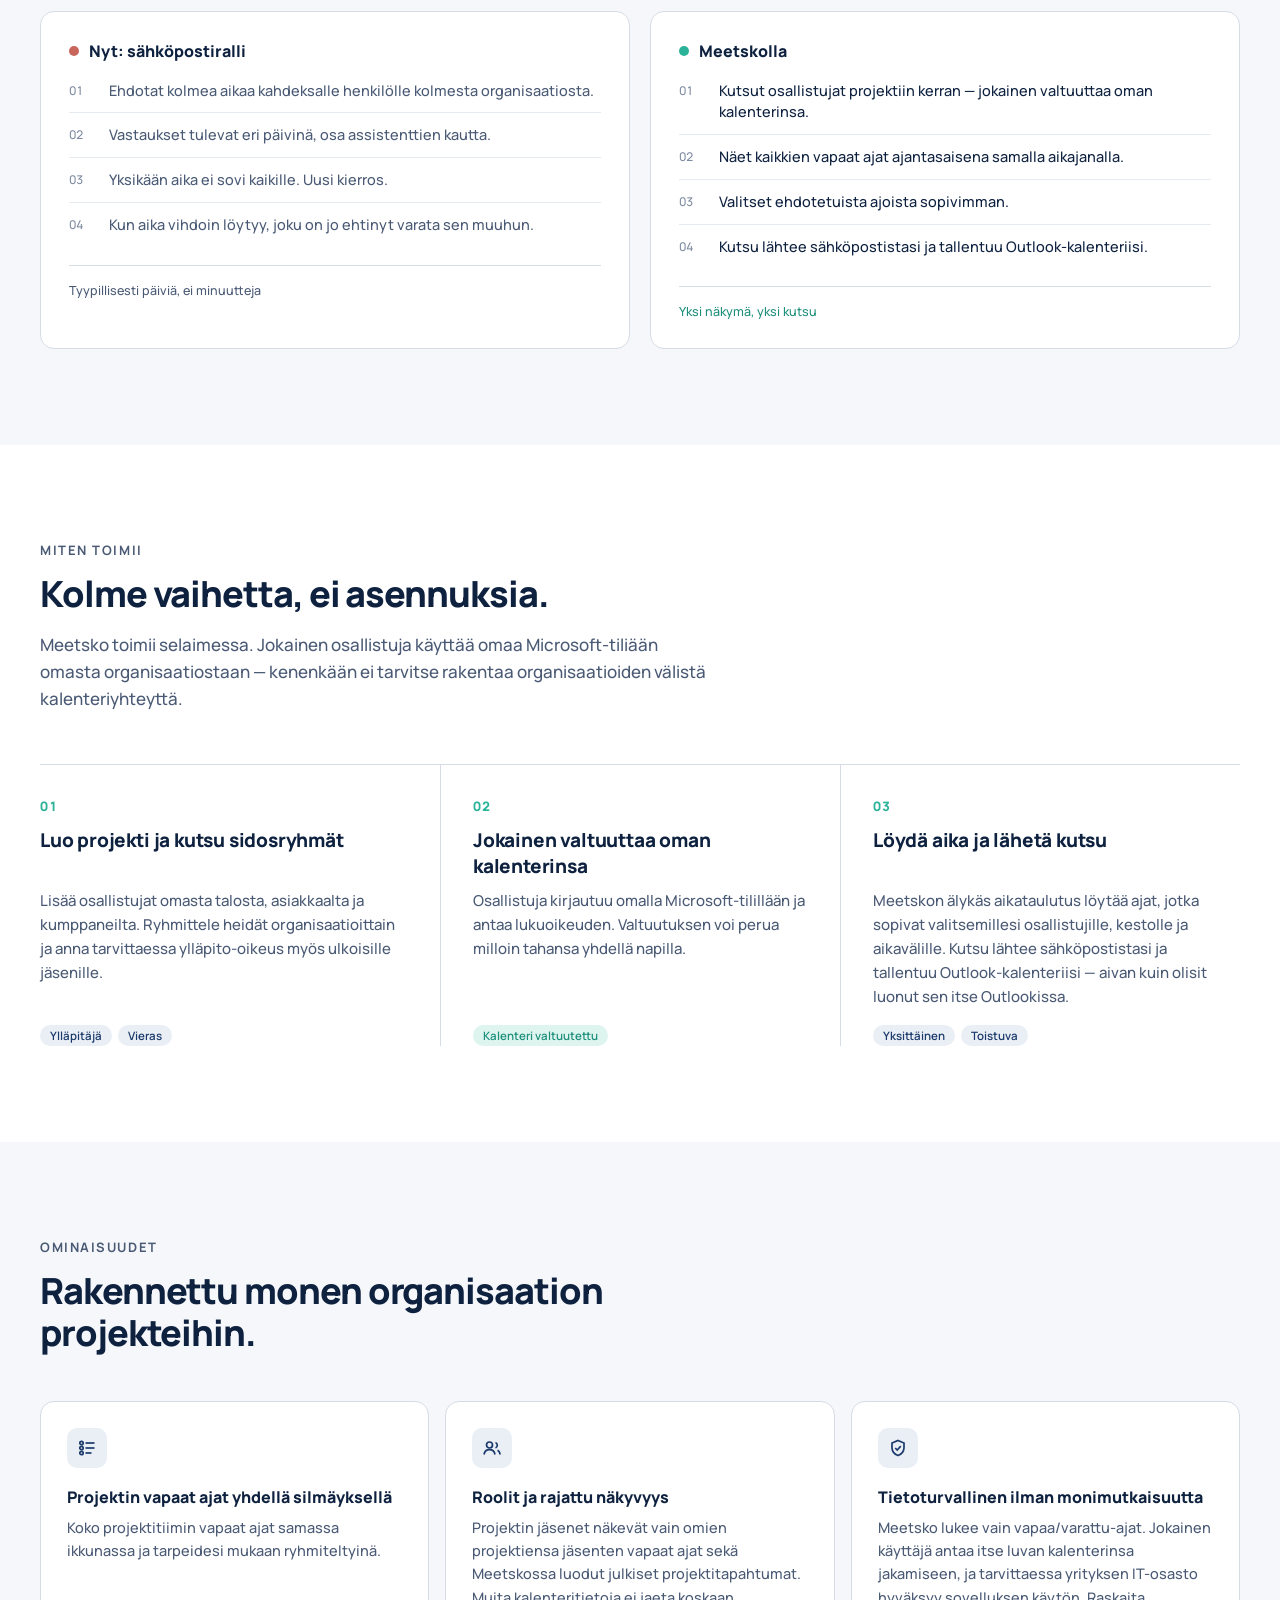
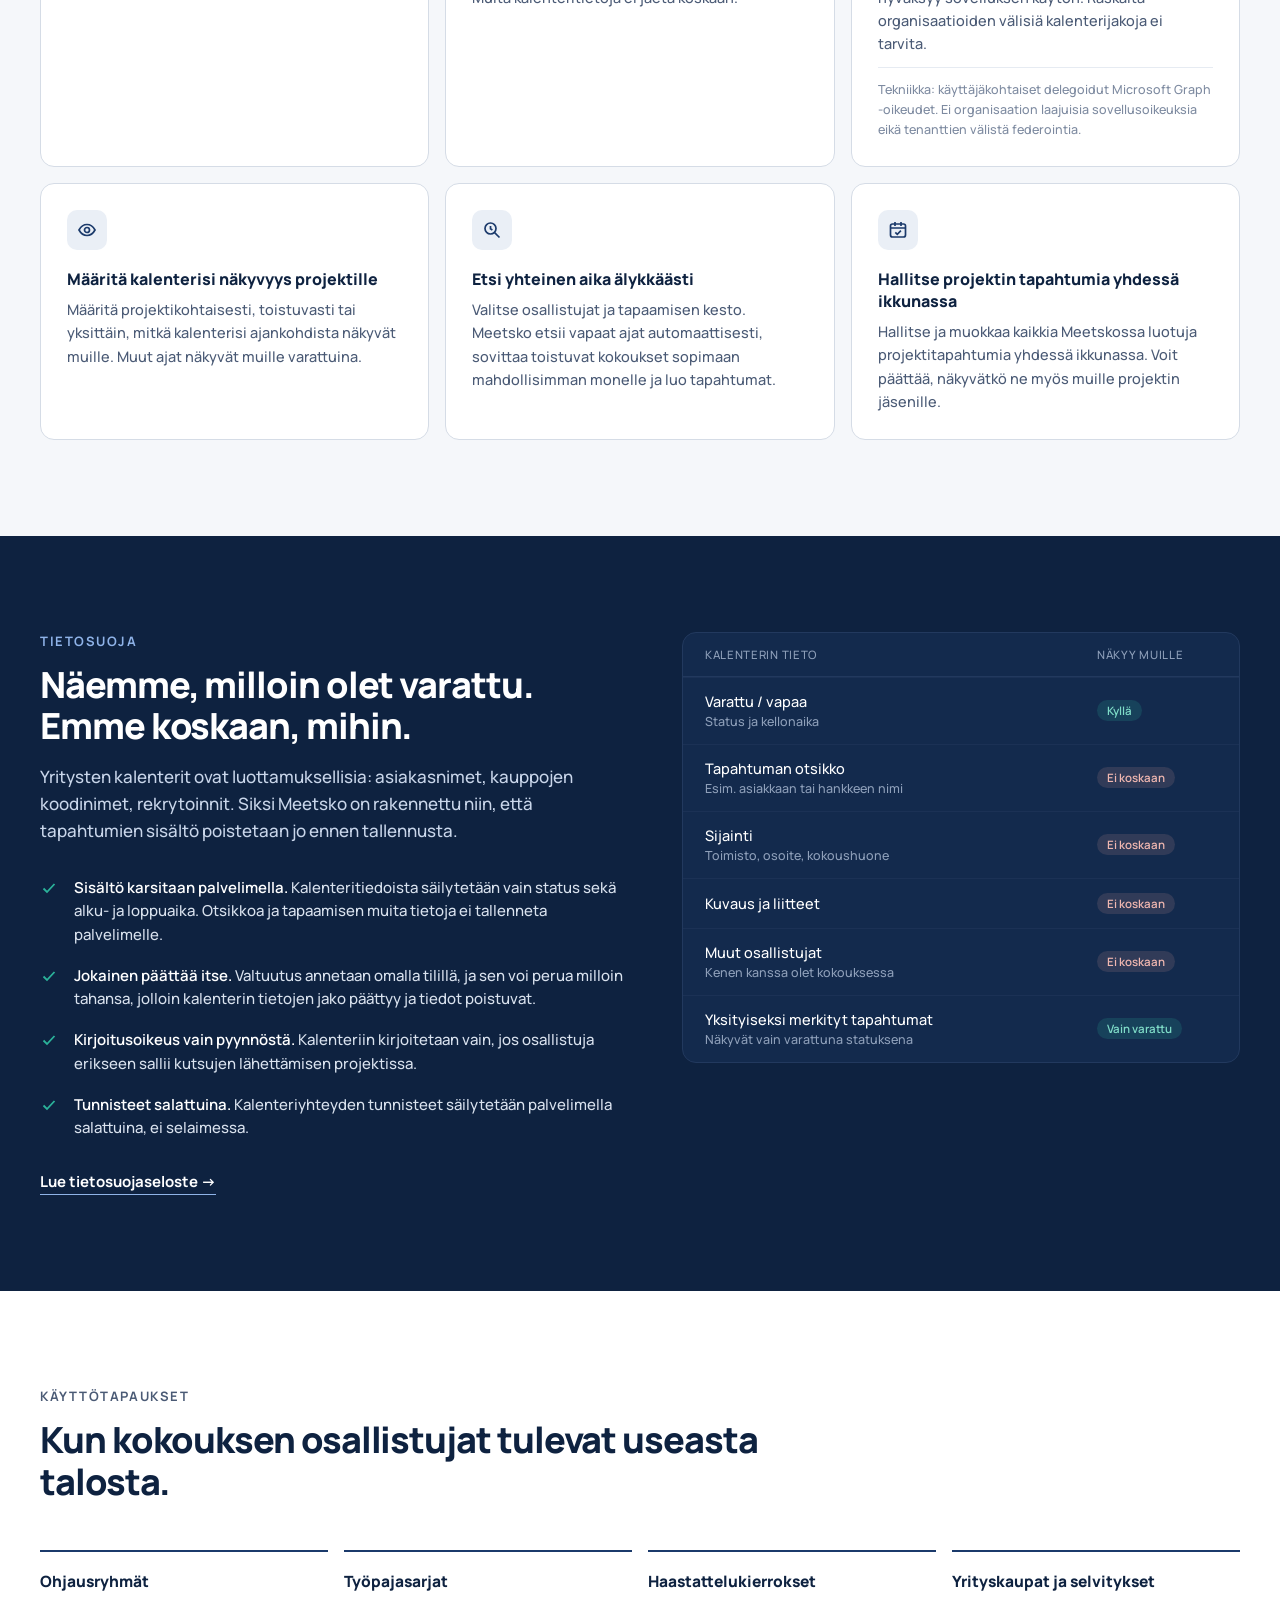
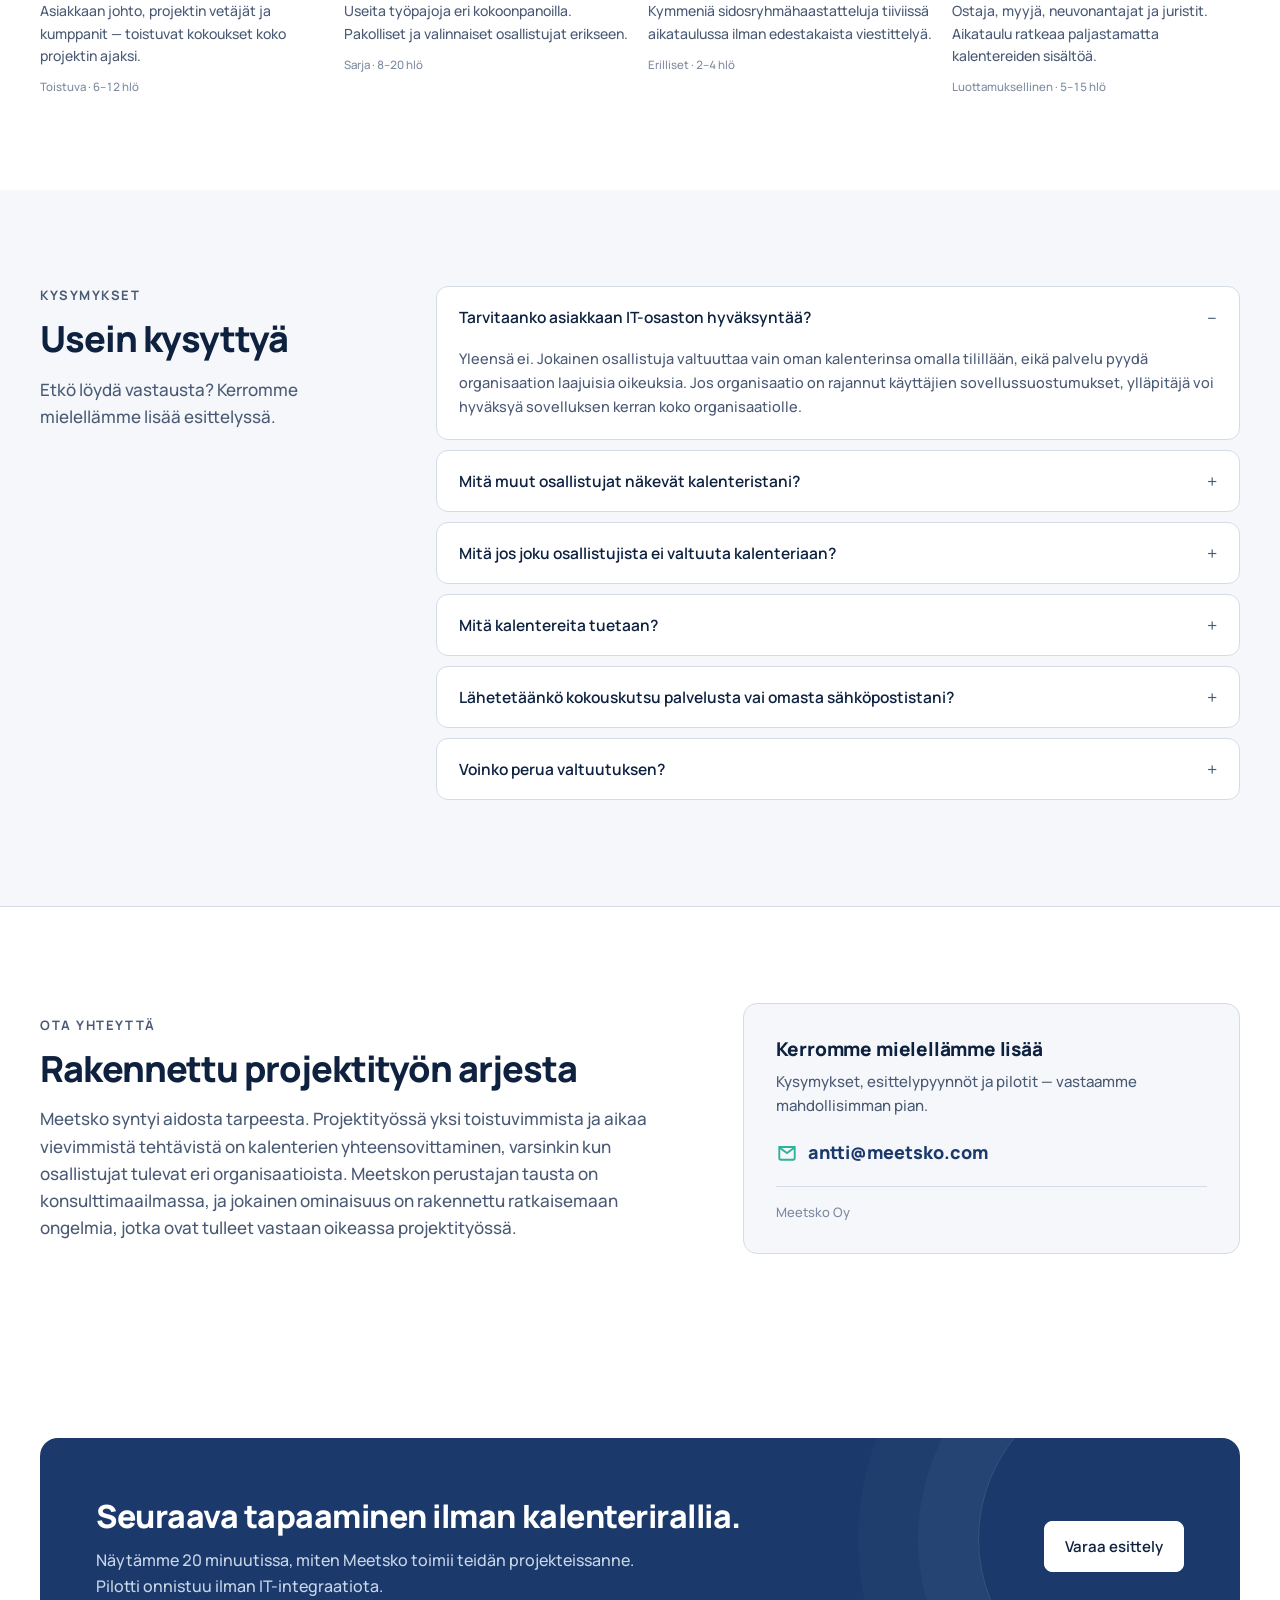
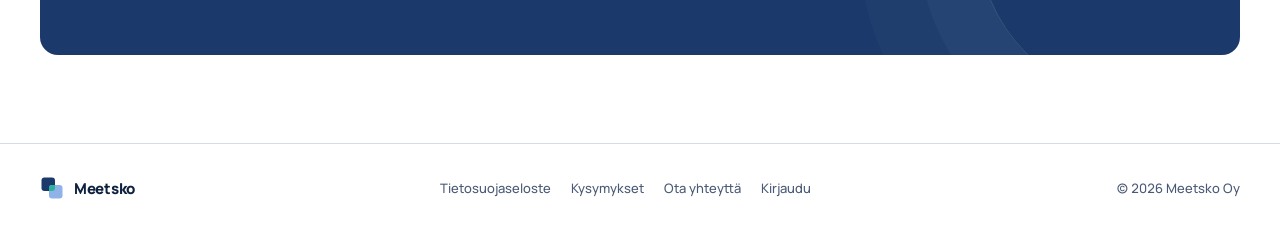
==== commit 05448b77: "Move to meetsko.com and support@meetsko.com - Canonical and hreflang links point to https://meetsko." ====
--- a/index.html
+++ b/index.html
@@ -8,10 +8,10 @@
 <link rel="preconnect" href="https://fonts.googleapis.com" />
 <link rel="preconnect" href="https://fonts.gstatic.com" crossorigin />
 <link href="https://fonts.googleapis.com/css2?family=Manrope:wght@500;600;700;800&display=swap" rel="stylesheet" />
-<link rel="canonical" href="https://kalenteridemo.netlify.app/fi/" />
-<link rel="alternate" hreflang="fi" href="https://kalenteridemo.netlify.app/fi/" />
-<link rel="alternate" hreflang="en" href="https://kalenteridemo.netlify.app/en/" />
-<link rel="alternate" hreflang="x-default" href="https://kalenteridemo.netlify.app/" />
+<link rel="canonical" href="https://meetsko.com/fi/" />
+<link rel="alternate" hreflang="fi" href="https://meetsko.com/fi/" />
+<link rel="alternate" hreflang="en" href="https://meetsko.com/en/" />
+<link rel="alternate" hreflang="x-default" href="https://meetsko.com/" />
 <link rel="icon" type="image/svg+xml" href="data:image/svg+xml,%3Csvg xmlns='http://www.w3.org/2000/svg' viewBox='0 0 64 64'%3E%3Crect x='4' y='4' width='36' height='36' rx='8' fill='%231B3A6B'/%3E%3Crect x='24' y='24' width='36' height='36' rx='8' fill='%238FB3E8'/%3E%3Cpath d='M24 32A8 8 0 0 1 32 24H40V32A8 8 0 0 1 32 40H24Z' fill='%232BB39A'/%3E%3C/svg%3E" />
 <link rel="stylesheet" href="/app.css" />
 <link rel="stylesheet" href="/landing.css" />
@@ -46,7 +46,7 @@
   <!-- ============ HERO ============ -->
   <section class="hero">
     <div class="wrap">
-      <p class="eyebrow">Eri organisaatioiden aikataulutus</p>
+      <p class="eyebrow">Kalenterihallinta organisaatioiden yhteisprojekteihin</p>
       <h1>Löydä yhteinen aika helposti — <em>yli organisaatiorajojen.</em></h1>
       <p class="hero-lead">Meetsko näyttää reaaliajassa projektin kaikkien osallistujien vapaat ajat yhdessä näkymässä, olivat he sitten omasta talosta, asiakkaalta tai kumppanilta. Samasta paikasta luot ja hallitset projektin tapahtumat. Ilman sähköpostirallia ja ilman raskaita käyttöoikeusprosesseja.</p>
       <div class="hero-ctas">
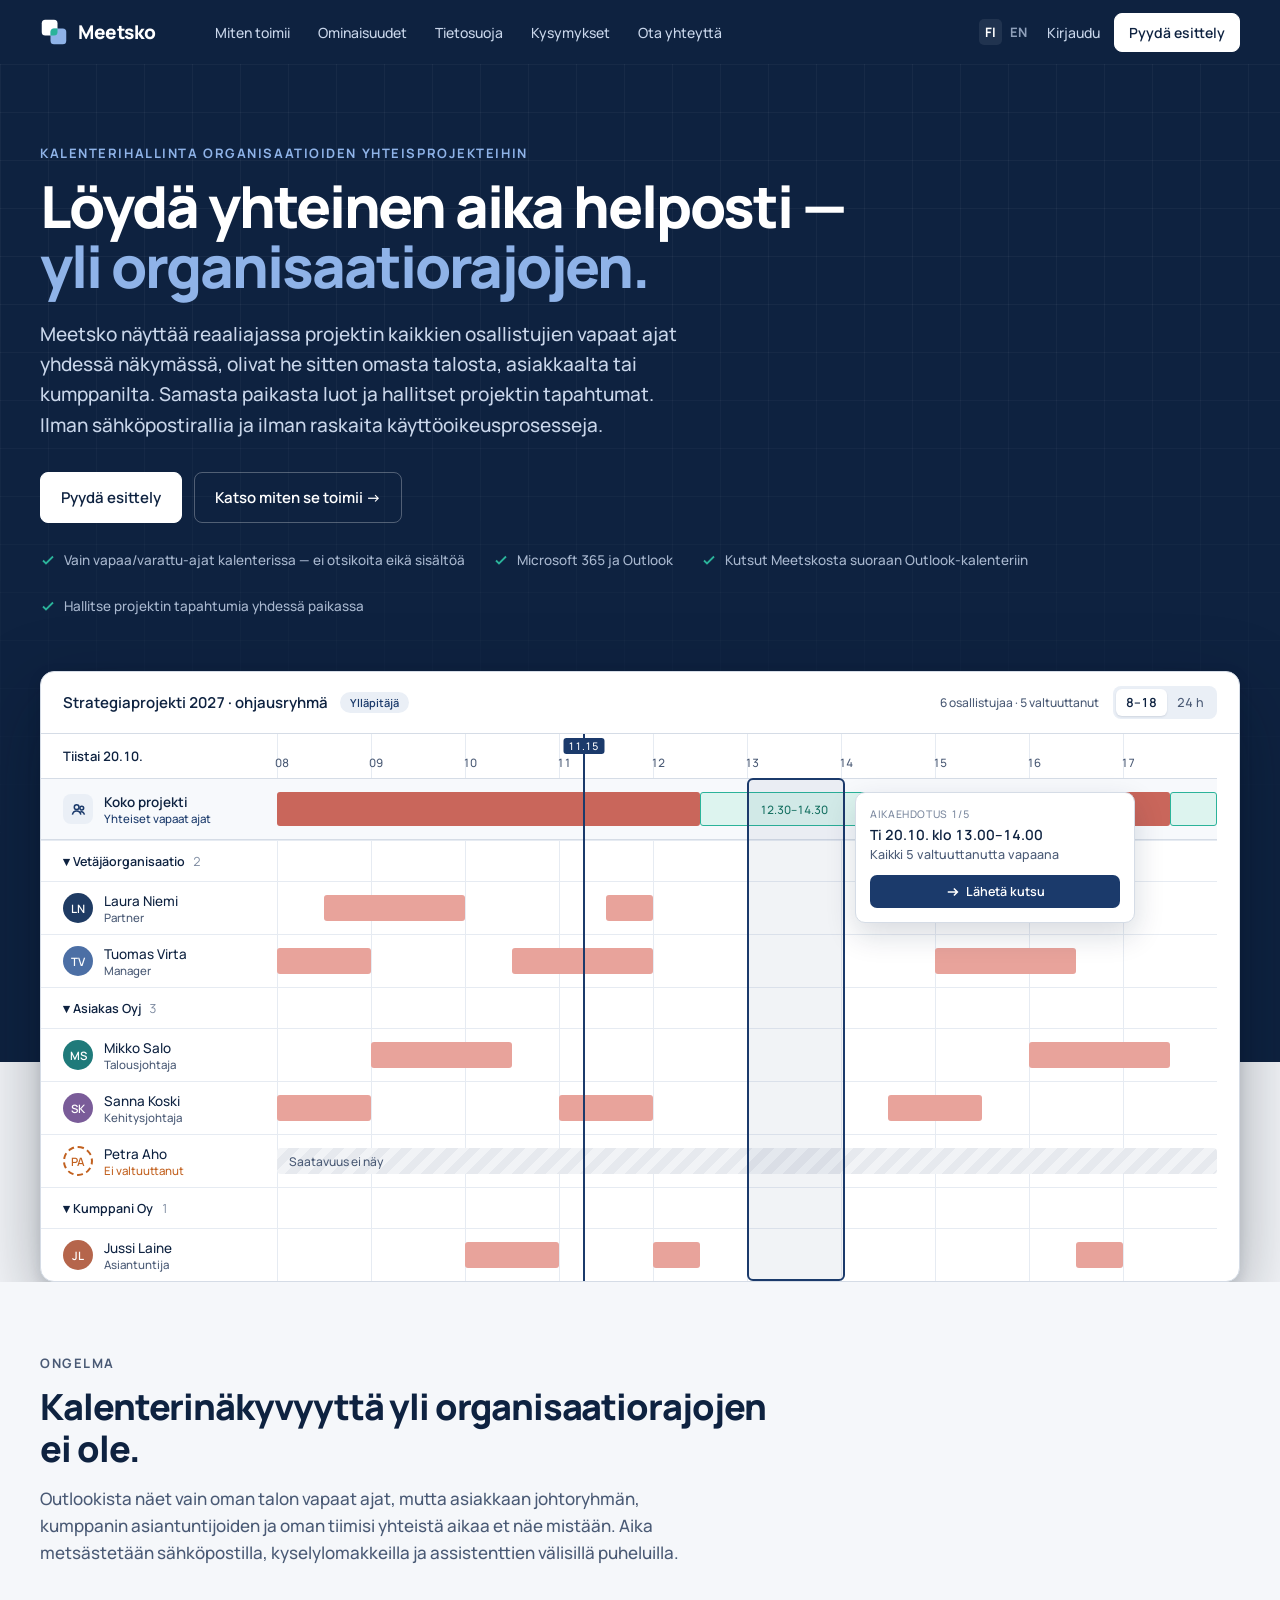
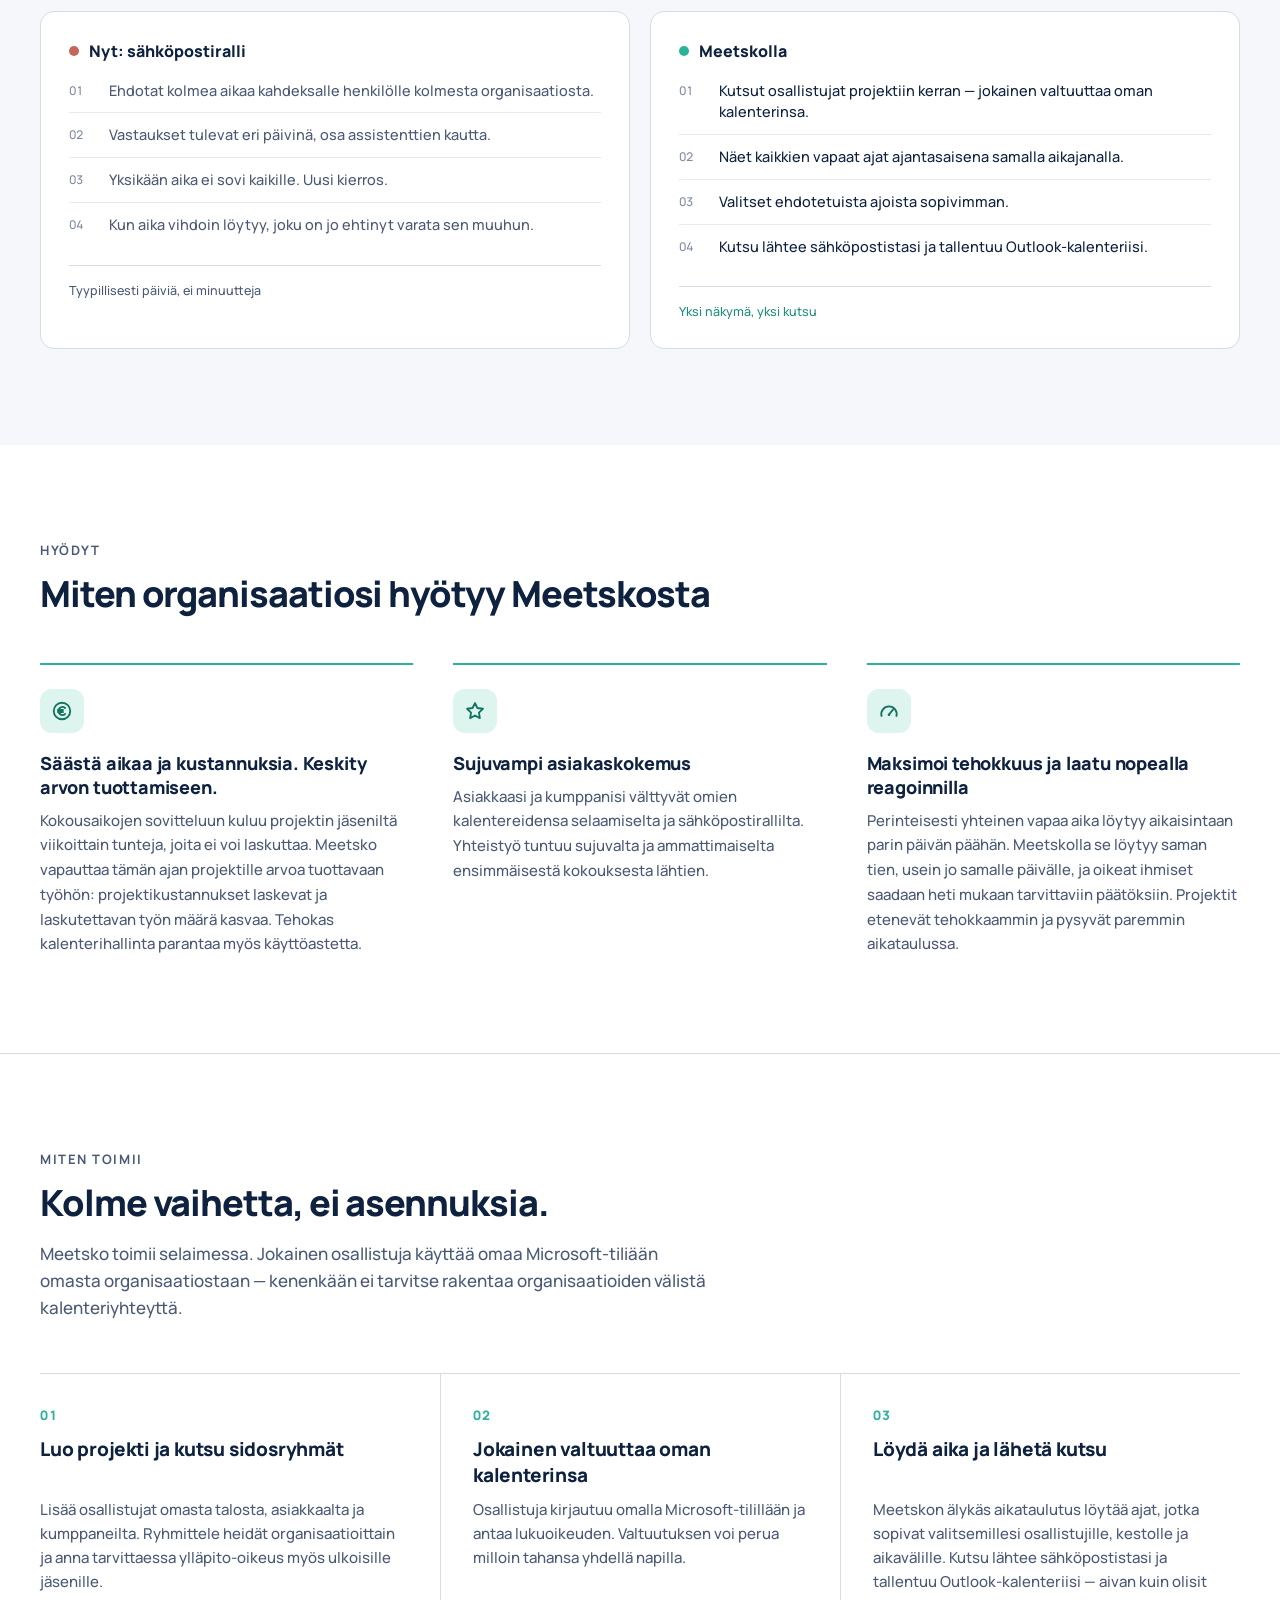
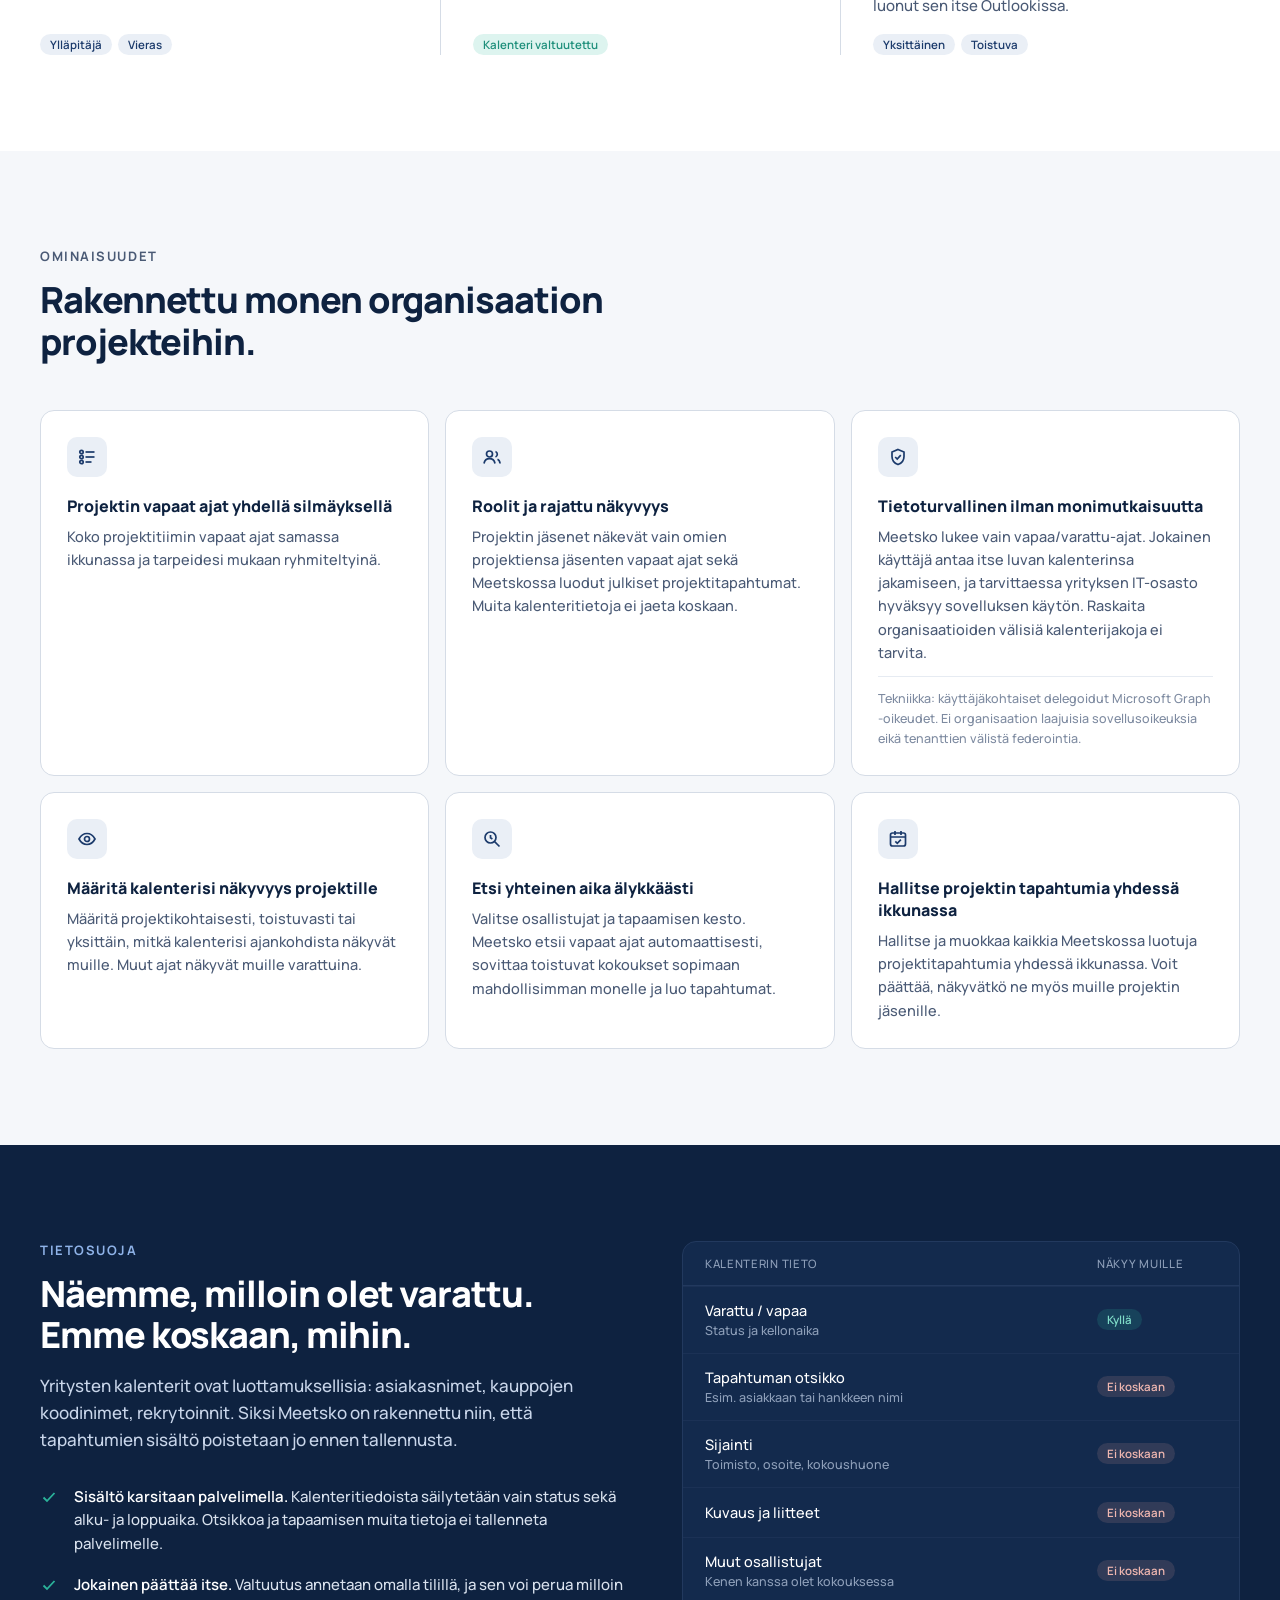
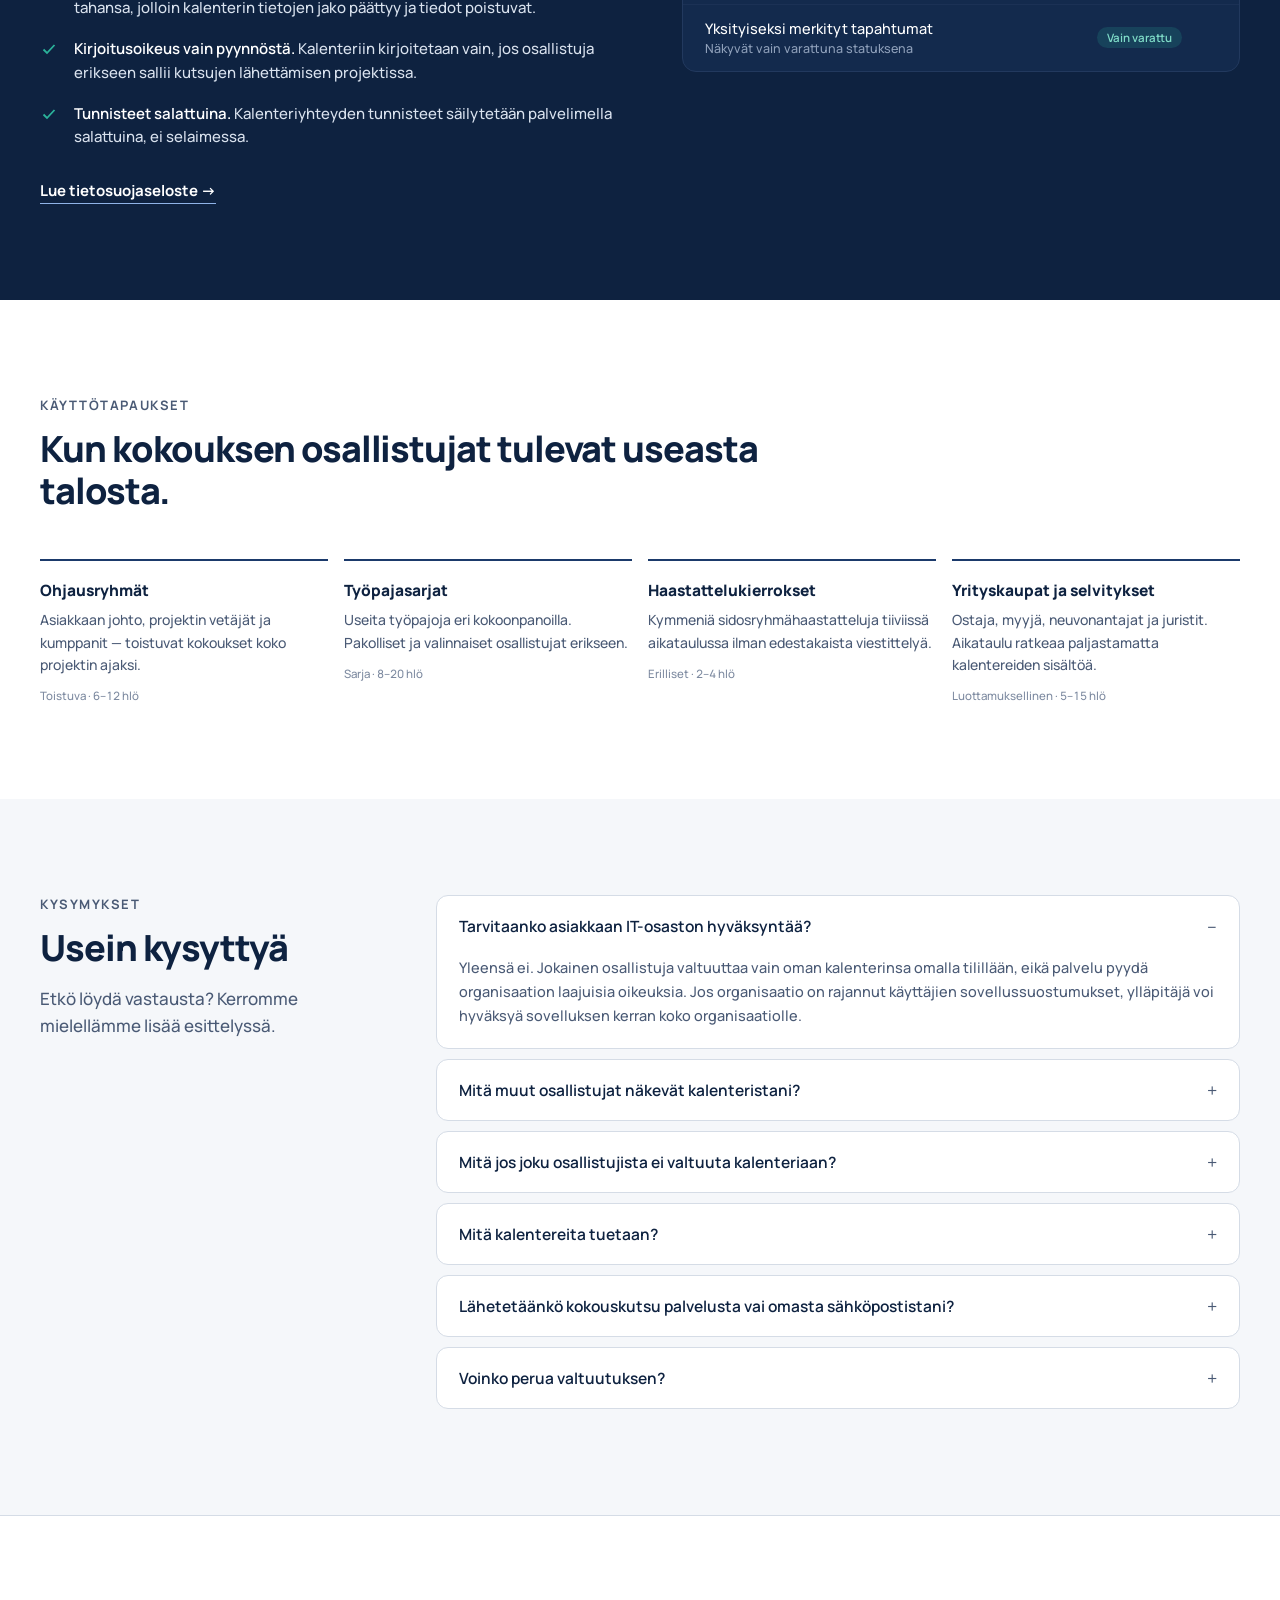
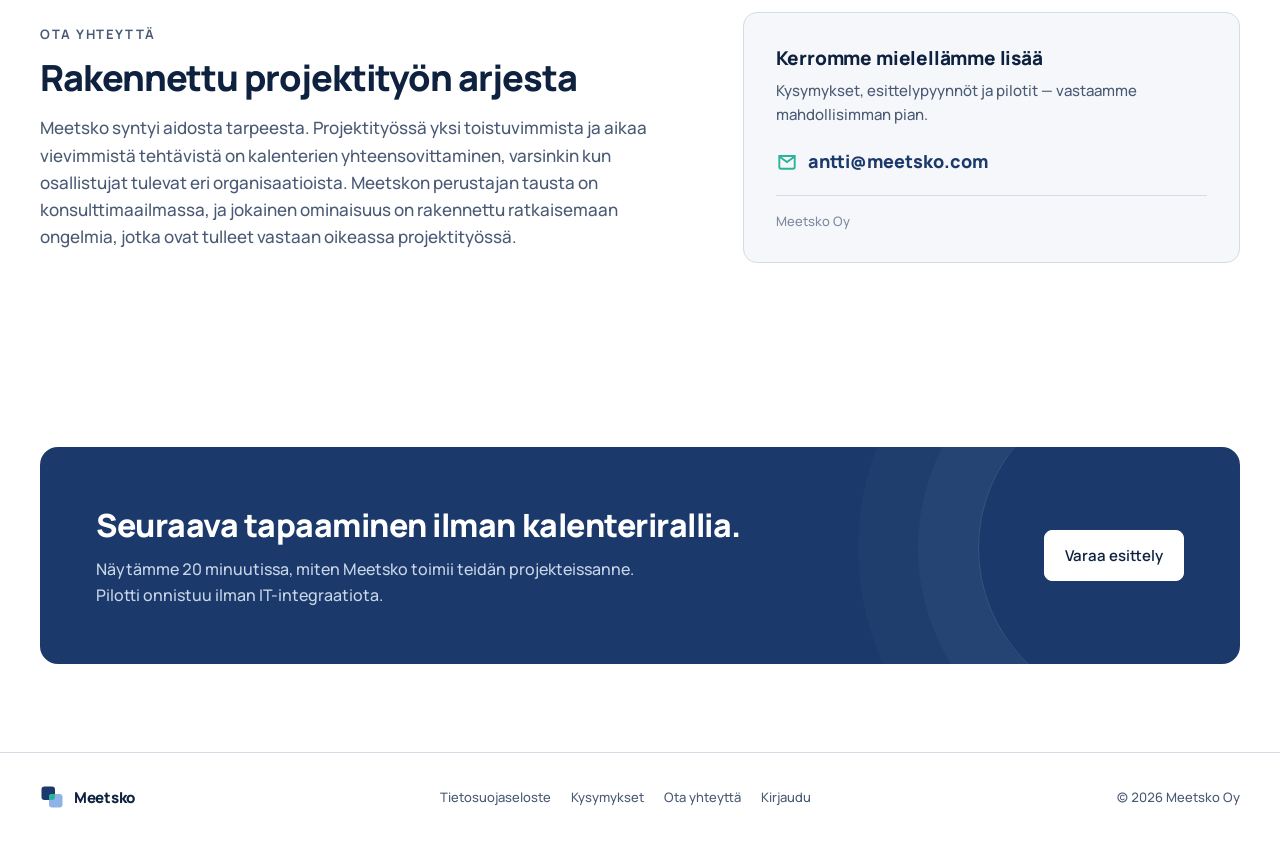
==== commit 381d1f79: "Add benefits section to the landing page Three benefit cards after the problem section (Finnish and " ====
--- a/index.html
+++ b/index.html
@@ -157,6 +157,31 @@
     </div>
   </section>
 
+  <!-- ============ HYÖDYT ============ -->
+  <section class="benefits" id="hyodyt">
+    <div class="wrap">
+      <p class="eyebrow">Hyödyt</p>
+      <h2 class="sec-h">Miten organisaatiosi hyötyy Meetskosta</h2>
+      <div class="benefit-grid">
+        <div class="benefit">
+          <div class="ic"><svg viewBox="0 0 20 20" fill="none" stroke="currentColor" stroke-width="1.7" stroke-linecap="round" aria-hidden="true"><circle cx="10" cy="10" r="7.5"/><path d="M12.8 7.3a3.6 3.6 0 1 0 0 5.4"/><path d="M6.3 9.1h4.6M6.3 10.9h4.6"/></svg></div>
+          <h3>Säästä aikaa ja kustannuksia. Keskity arvon tuottamiseen.</h3>
+          <p>Kokousaikojen sovitteluun kuluu projektin jäseniltä viikoittain tunteja, joita ei voi laskuttaa. Meetsko vapauttaa tämän ajan projektille arvoa tuottavaan työhön: projektikustannukset laskevat ja laskutettavan työn määrä kasvaa. Tehokas kalenterihallinta parantaa myös käyttöastetta.</p>
+        </div>
+        <div class="benefit">
+          <div class="ic"><svg viewBox="0 0 20 20" fill="none" stroke="currentColor" stroke-width="1.7" stroke-linejoin="round" aria-hidden="true"><path d="M10 2.8l2.2 4.5 5 .7-3.6 3.5.8 5-4.4-2.4-4.4 2.4.8-5L2.8 8l5-.7z"/></svg></div>
+          <h3>Sujuvampi asiakaskokemus</h3>
+          <p>Asiakkaasi ja kumppanisi välttyvät omien kalentereidensa selaamiselta ja sähköpostirallilta. Yhteistyö tuntuu sujuvalta ja ammattimaiselta ensimmäisestä kokouksesta lähtien.</p>
+        </div>
+        <div class="benefit">
+          <div class="ic"><svg viewBox="0 0 20 20" fill="none" stroke="currentColor" stroke-width="1.7" stroke-linecap="round" aria-hidden="true"><path d="M3.2 14.5a7 7 0 1 1 13.6 0"/><path d="M10 13.2l3.6-4.4"/><circle cx="10" cy="13.4" r="1.2" fill="currentColor" stroke="none"/></svg></div>
+          <h3>Maksimoi tehokkuus ja laatu nopealla reagoinnilla</h3>
+          <p>Perinteisesti yhteinen vapaa aika löytyy aikaisintaan parin päivän päähän. Meetskolla se löytyy saman tien, usein jo samalle päivälle, ja oikeat ihmiset saadaan heti mukaan tarvittaviin päätöksiin. Projektit etenevät tehokkaammin ja pysyvät paremmin aikataulussa.</p>
+        </div>
+      </div>
+    </div>
+  </section>
+
   <!-- ============ MITEN TOIMII ============ -->
   <section id="miten">
     <div class="wrap">
--- a/landing.css
+++ b/landing.css
@@ -120,6 +120,16 @@
 .cmp-foot { margin-top: 18px; padding-top: 16px; border-top: 1px solid var(--line); font-family: var(--mono); font-size: 12.5px; color: var(--text-muted); }
 .cmp.after .cmp-foot { color: var(--ok); }
 
+/* Hyödyt */
+.benefit-grid { display: grid; grid-template-columns: repeat(3, 1fr); gap: 40px; margin-top: 48px; }
+.benefit { border-top: 2px solid var(--mint); padding-top: 24px; }
+.benefit .ic { width: 44px; height: 44px; border-radius: 12px; background: var(--free-bg); color: var(--free-text); display: flex; align-items: center; justify-content: center; margin-bottom: 18px; }
+.benefit .ic svg { width: 22px; height: 22px; }
+.benefit h3 { font-size: 18px; margin: 0 0 10px; letter-spacing: -0.01em; }
+.benefit p { font-size: 15px; line-height: 1.65; color: var(--text-muted); margin: 0; }
+.benefits + section { border-top: 1px solid var(--line); }
+@media (max-width: 1000px) { .benefit-grid { grid-template-columns: 1fr; gap: 28px; } }
+
 /* Miten toimii */
 .steps { display: grid; grid-template-columns: repeat(3, 1fr); gap: 0; align-items: start; margin-top: 52px; border-top: 1px solid var(--line); }
 /* Vaiheet jakavat rivit (subgrid), joten leipätekstit alkavat samalta korkeudelta. */
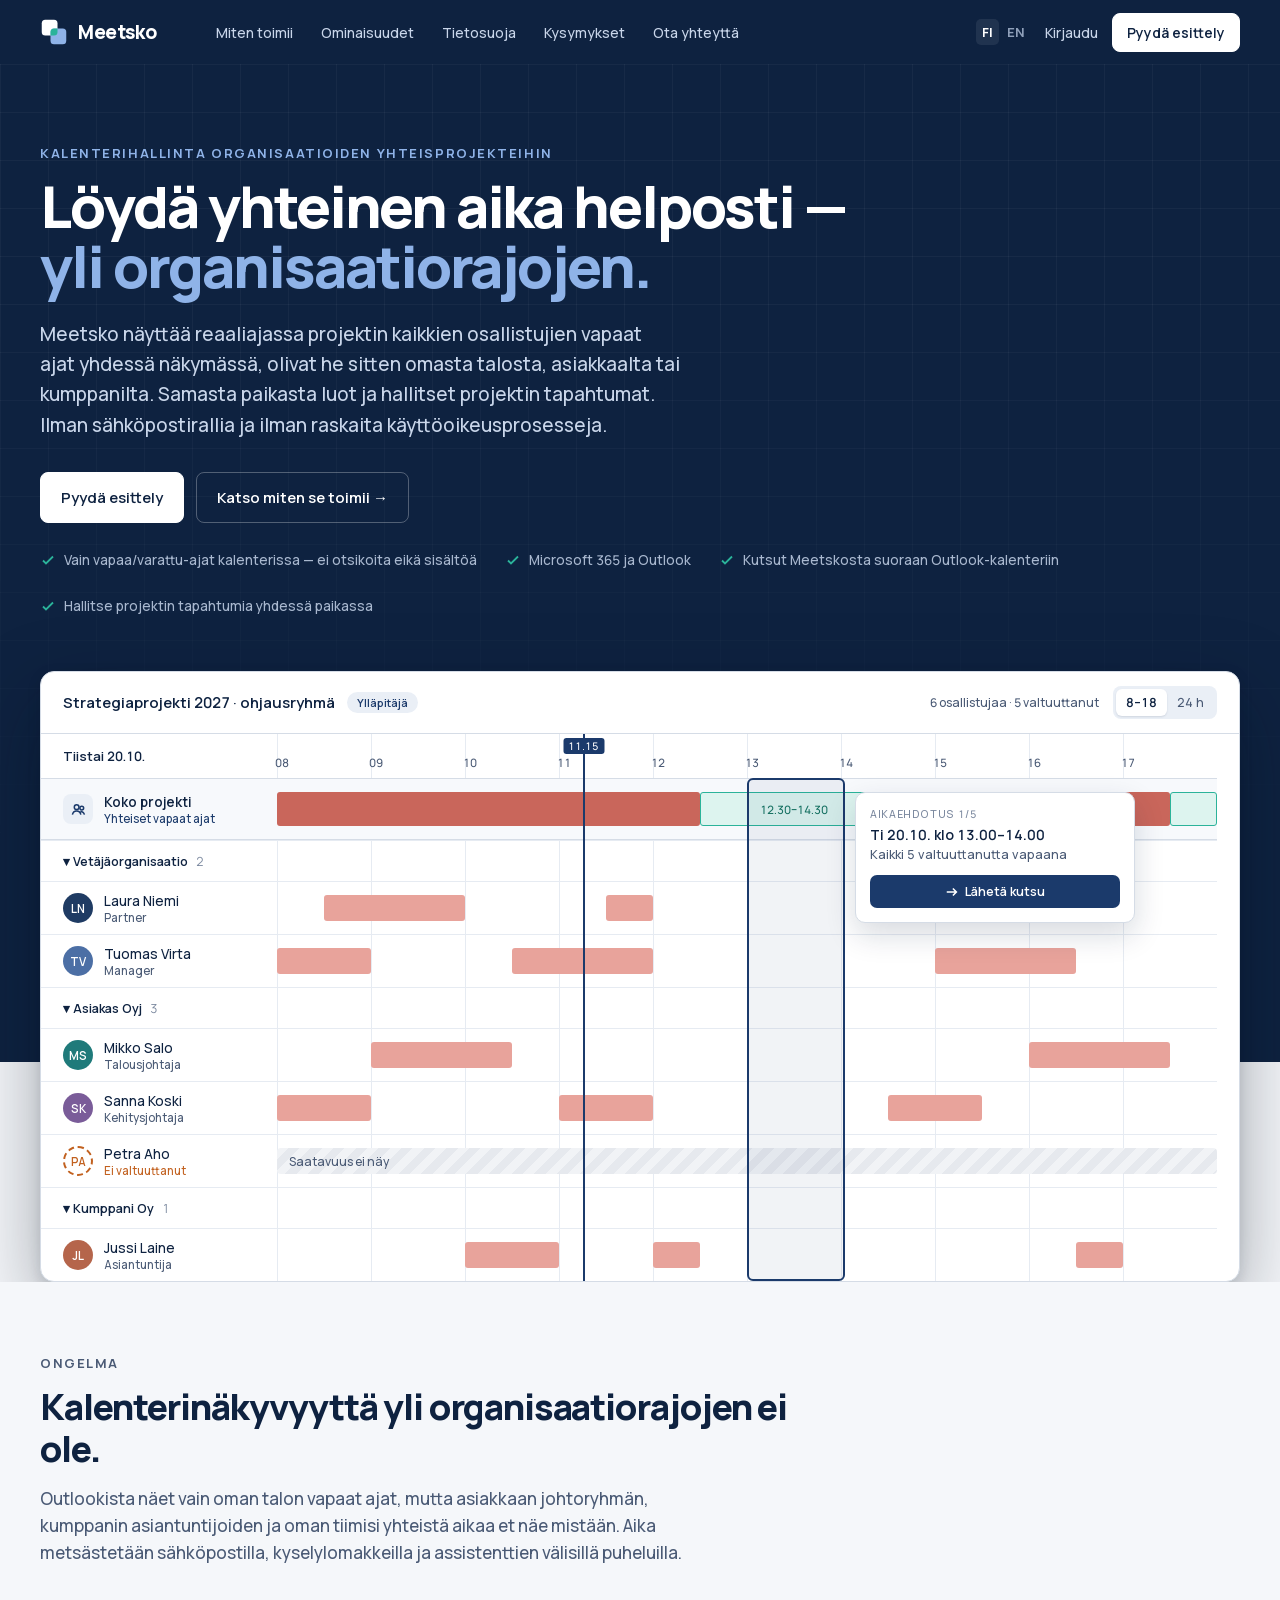
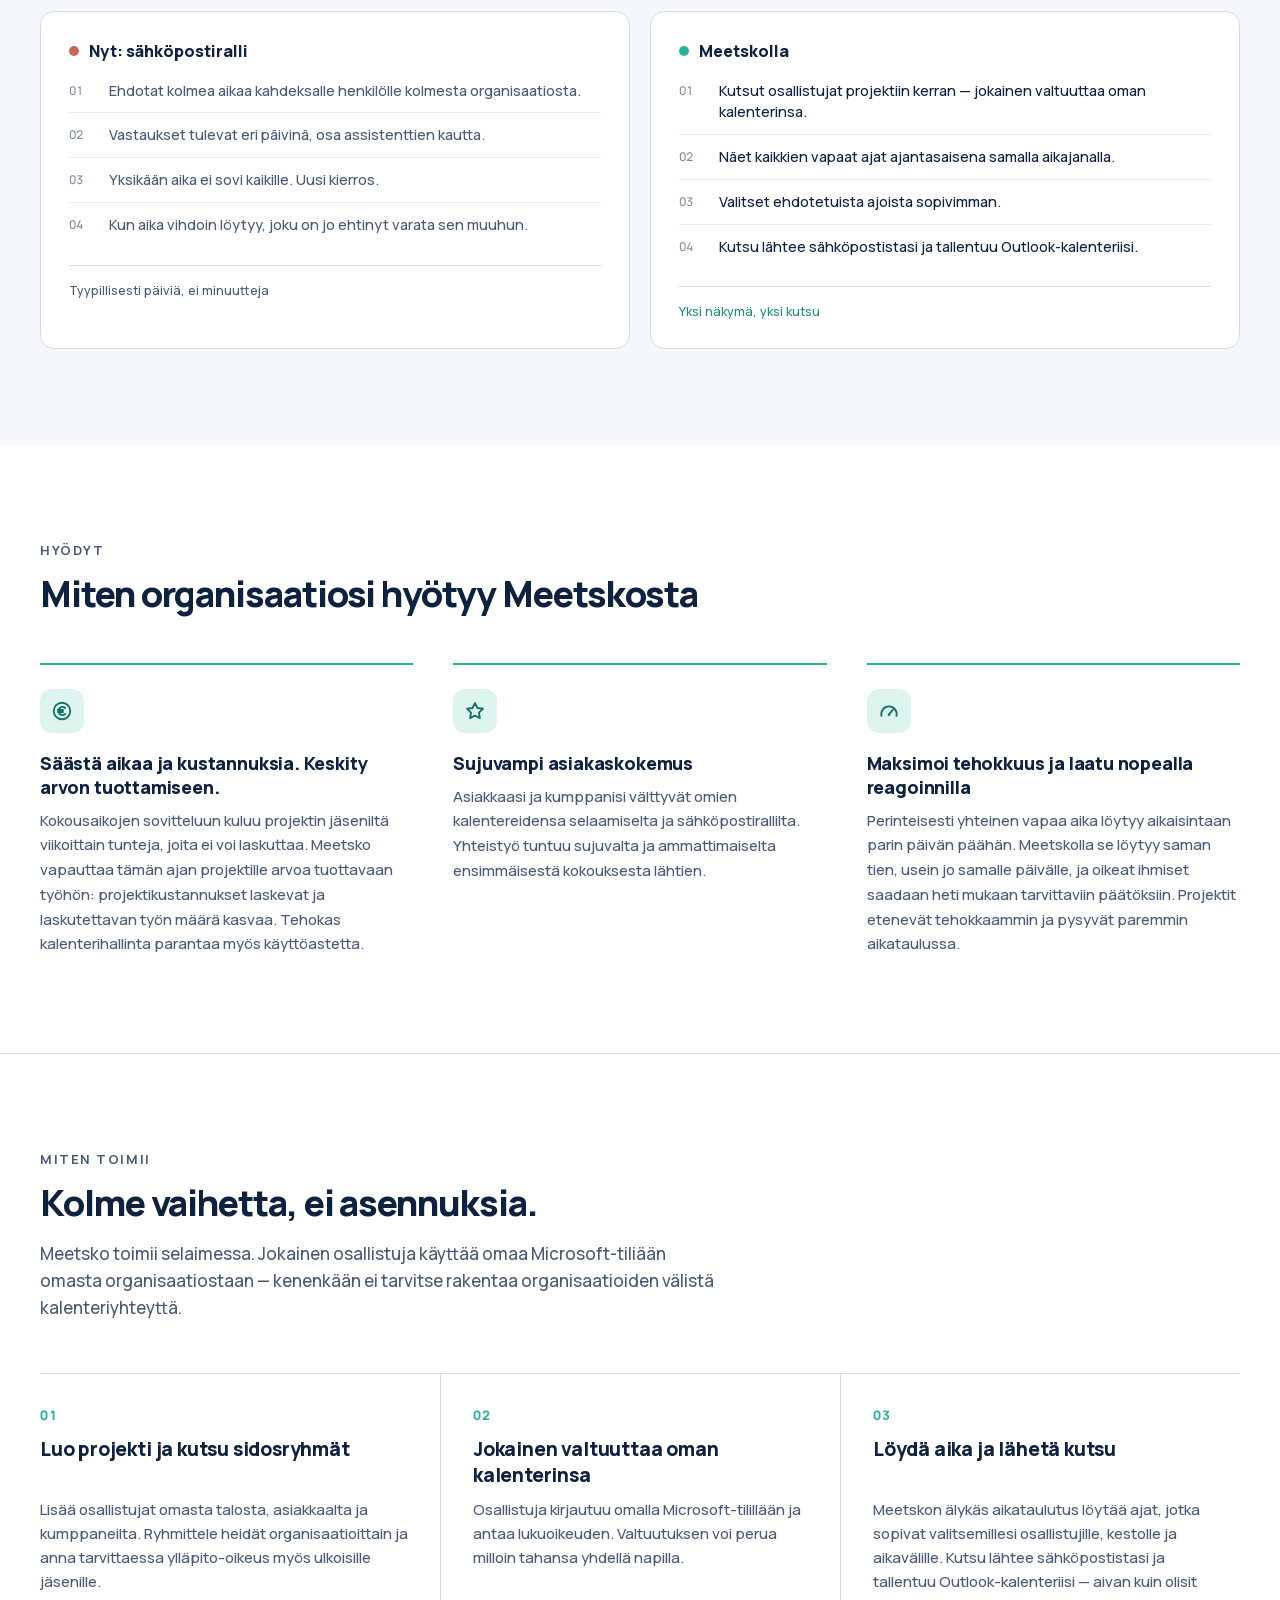
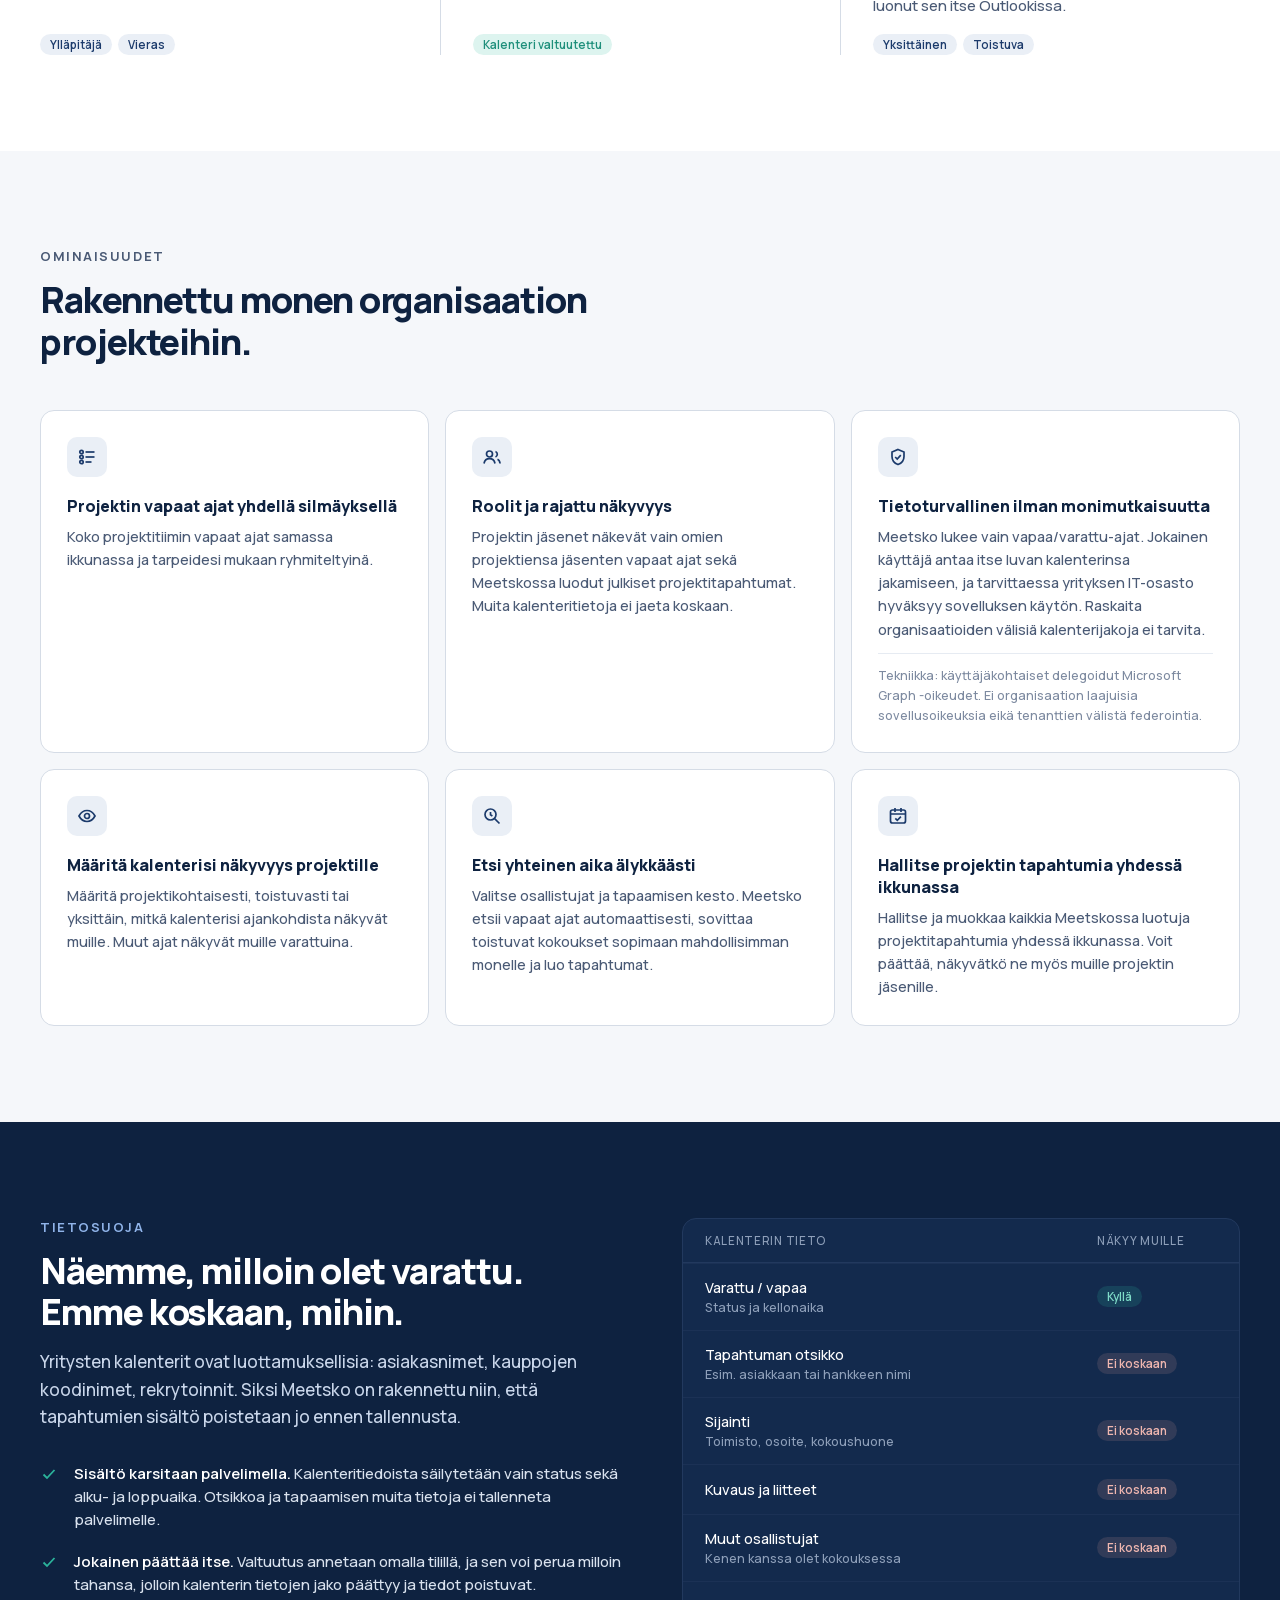
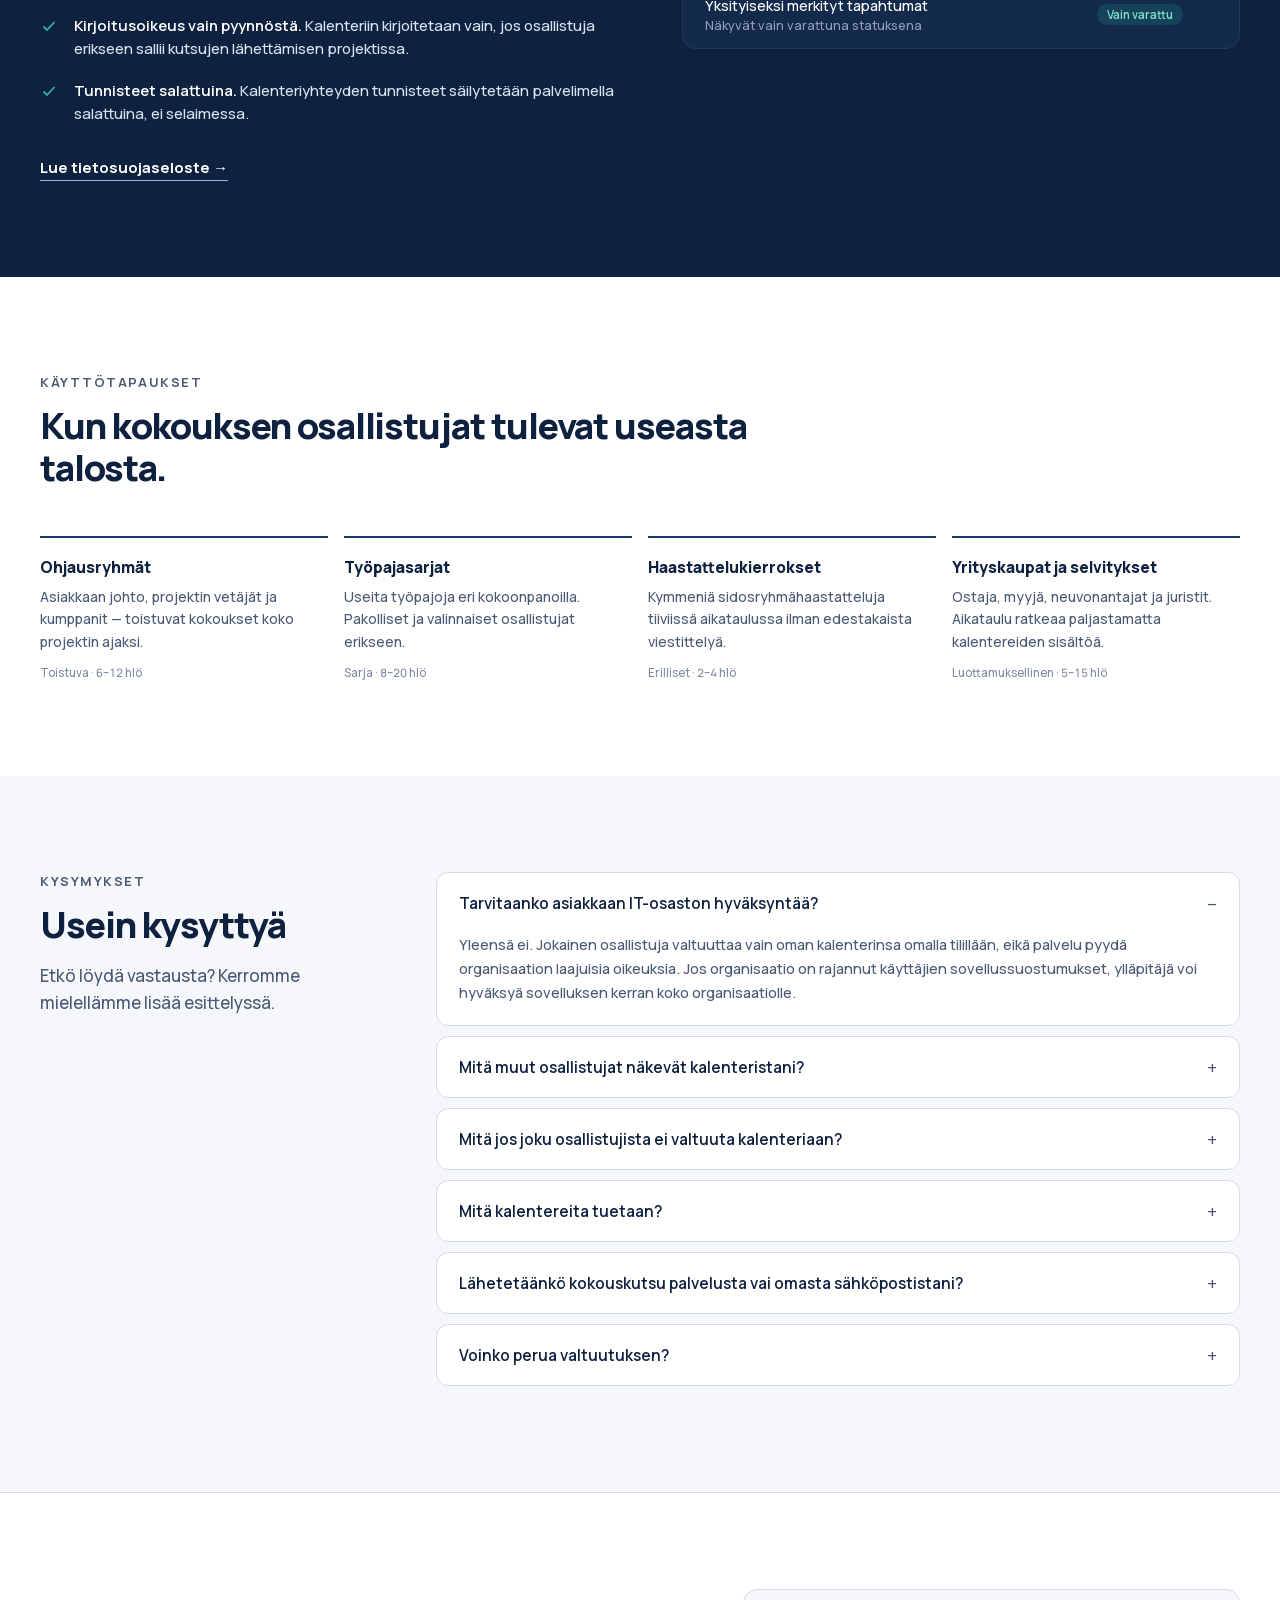
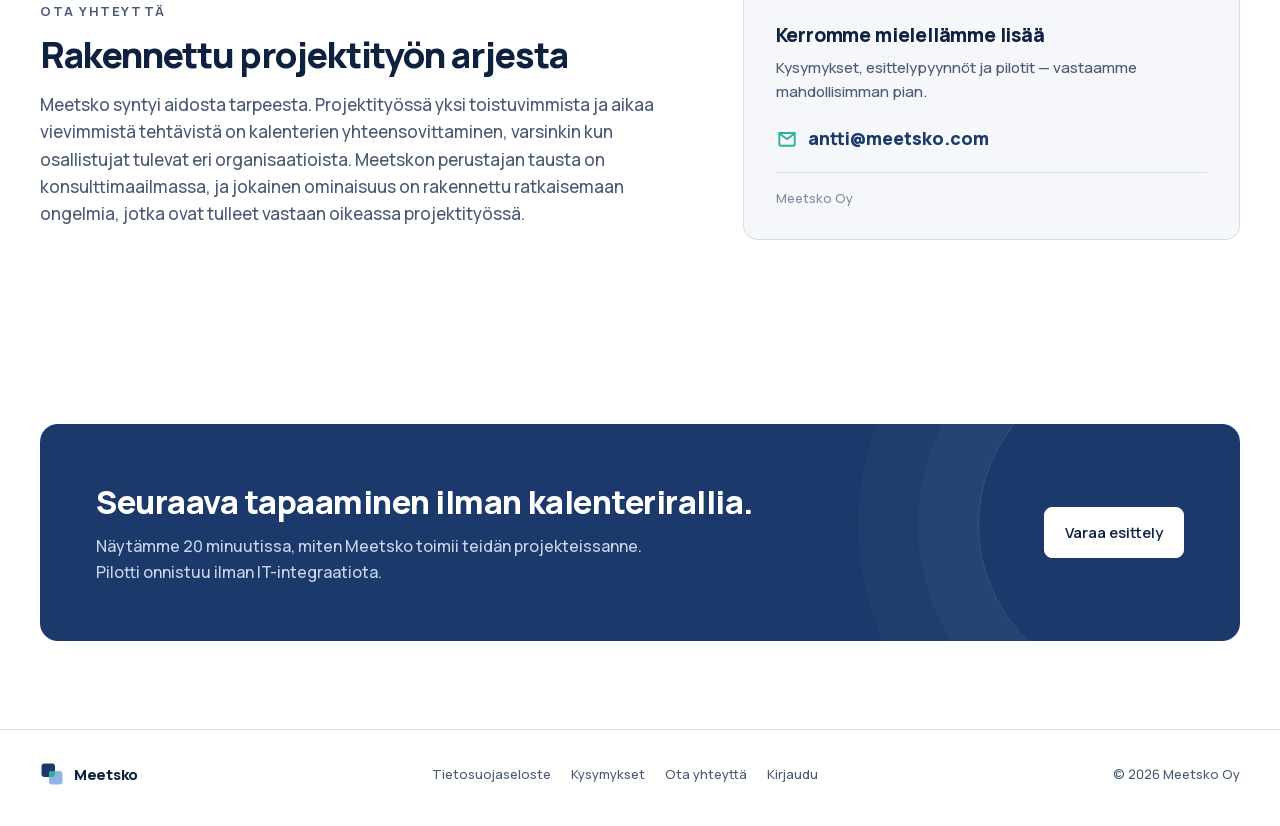
==== commit ecc3239c: "Serve Manrope from our own server and hide Google sign-in Fonts are no longer loaded from Google Fon" ====
--- a/index.html
+++ b/index.html
@@ -5,9 +5,7 @@
 <meta name="viewport" content="width=device-width, initial-scale=1.0" />
 <title>Meetsko — yhteinen aika yli organisaatiorajojen</title>
 <meta name="description" content="Meetsko näyttää projektin kaikkien sidosryhmien vapaat ajat yhdessä näkymässä — eri organisaatioista, ilman jaettua kalenteri-infraa ja ilman sähköpostirallia." />
-<link rel="preconnect" href="https://fonts.googleapis.com" />
-<link rel="preconnect" href="https://fonts.gstatic.com" crossorigin />
-<link href="https://fonts.googleapis.com/css2?family=Manrope:wght@500;600;700;800&display=swap" rel="stylesheet" />
+<link rel="preload" href="/fonts/manrope-latin.woff2" as="font" type="font/woff2" crossorigin />
 <link rel="canonical" href="https://meetsko.com/fi/" />
 <link rel="alternate" hreflang="fi" href="https://meetsko.com/fi/" />
 <link rel="alternate" hreflang="en" href="https://meetsko.com/en/" />
--- a/app.css
+++ b/app.css
@@ -1,7 +1,27 @@
 /* Meetsko — yhteinen ulkoasu kaikille sivuille.
    Sivut lataavat tämän ennen omaa <style>-lohkoaan:
    <link rel="stylesheet" href="/app.css" />
-   Fontti (Manrope: otsikot 800, leipäteksti 500) ladataan sivun <head>:ssä Google Fontsista. */
+   Fontti (Manrope: otsikot 800, leipäteksti 500) ladataan omalta palvelimelta /fonts/-kansiosta
+   (ei Google Fontsia, jotta kävijän tiedot eivät välity Googlelle). Lisenssi: fonts/OFL.txt.
+   Sivujen <head>:ssä on preload-rivi tiedostolle /fonts/manrope-latin.woff2. */
+
+/* Muuttuva fontti: yksi tiedosto kattaa painot 500–800. */
+@font-face {
+  font-family: 'Manrope';
+  font-style: normal;
+  font-weight: 200 800;
+  font-display: swap;
+  src: url('/fonts/manrope-latin-ext.woff2') format('woff2');
+  unicode-range: U+0100-02BA, U+02BD-02C5, U+02C7-02CC, U+02CE-02D7, U+02DD-02FF, U+0304, U+0308, U+0329, U+1D00-1DBF, U+1E00-1E9F, U+1EF2-1EFF, U+2020, U+20A0-20AB, U+20AD-20C4, U+2113, U+2C60-2C7F, U+A720-A7FF;
+}
+@font-face {
+  font-family: 'Manrope';
+  font-style: normal;
+  font-weight: 200 800;
+  font-display: swap;
+  src: url('/fonts/manrope-latin.woff2') format('woff2');
+  unicode-range: U+0000-00FF, U+0131, U+0152-0153, U+02BB-02BC, U+02C6, U+02DA, U+02DC, U+0304, U+0308, U+0329, U+2000-206F, U+20AC, U+2122, U+2191, U+2193, U+2212, U+2215, U+FEFF, U+FFFD;
+}
 
 :root {
   /* Meetsko-brändi: Navy #0E2240, Ink #1B3A6B, Sky #8FB3E8, Mint #2BB39A, Paper #F5F7FA */
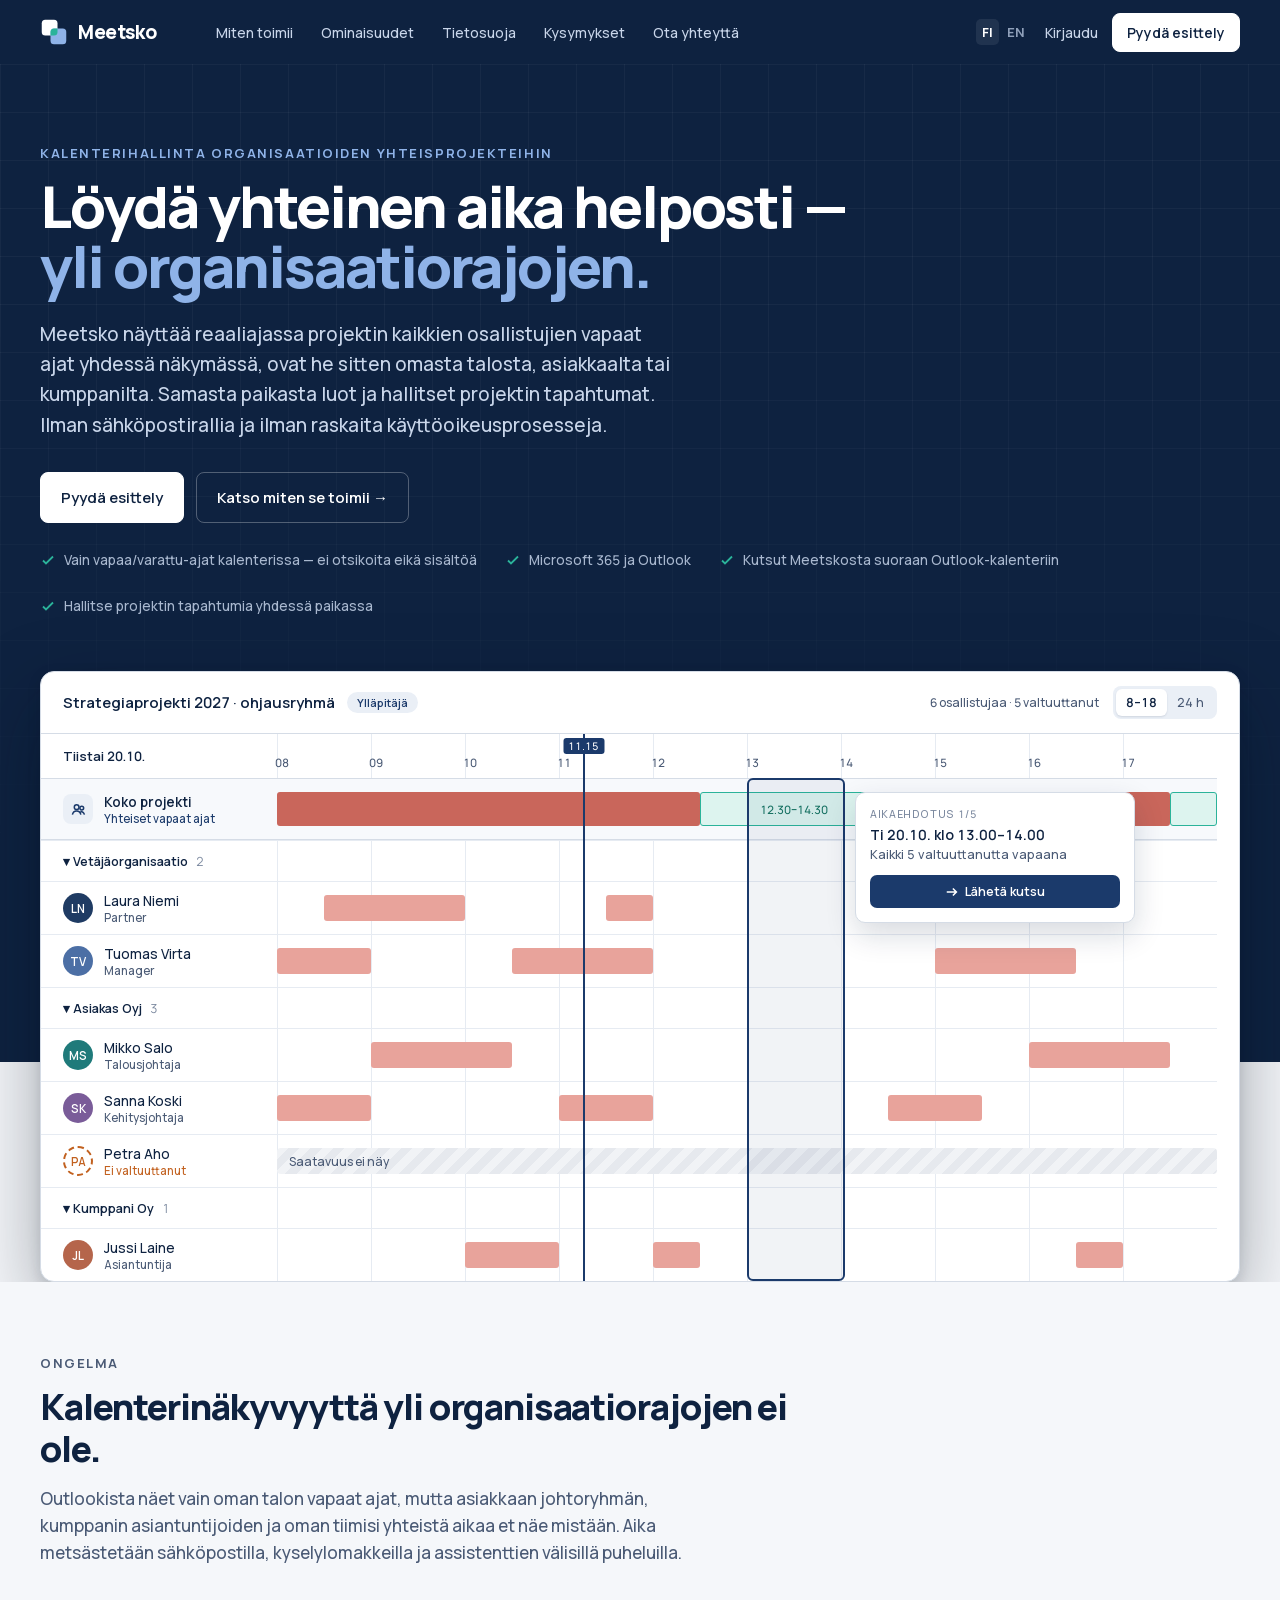
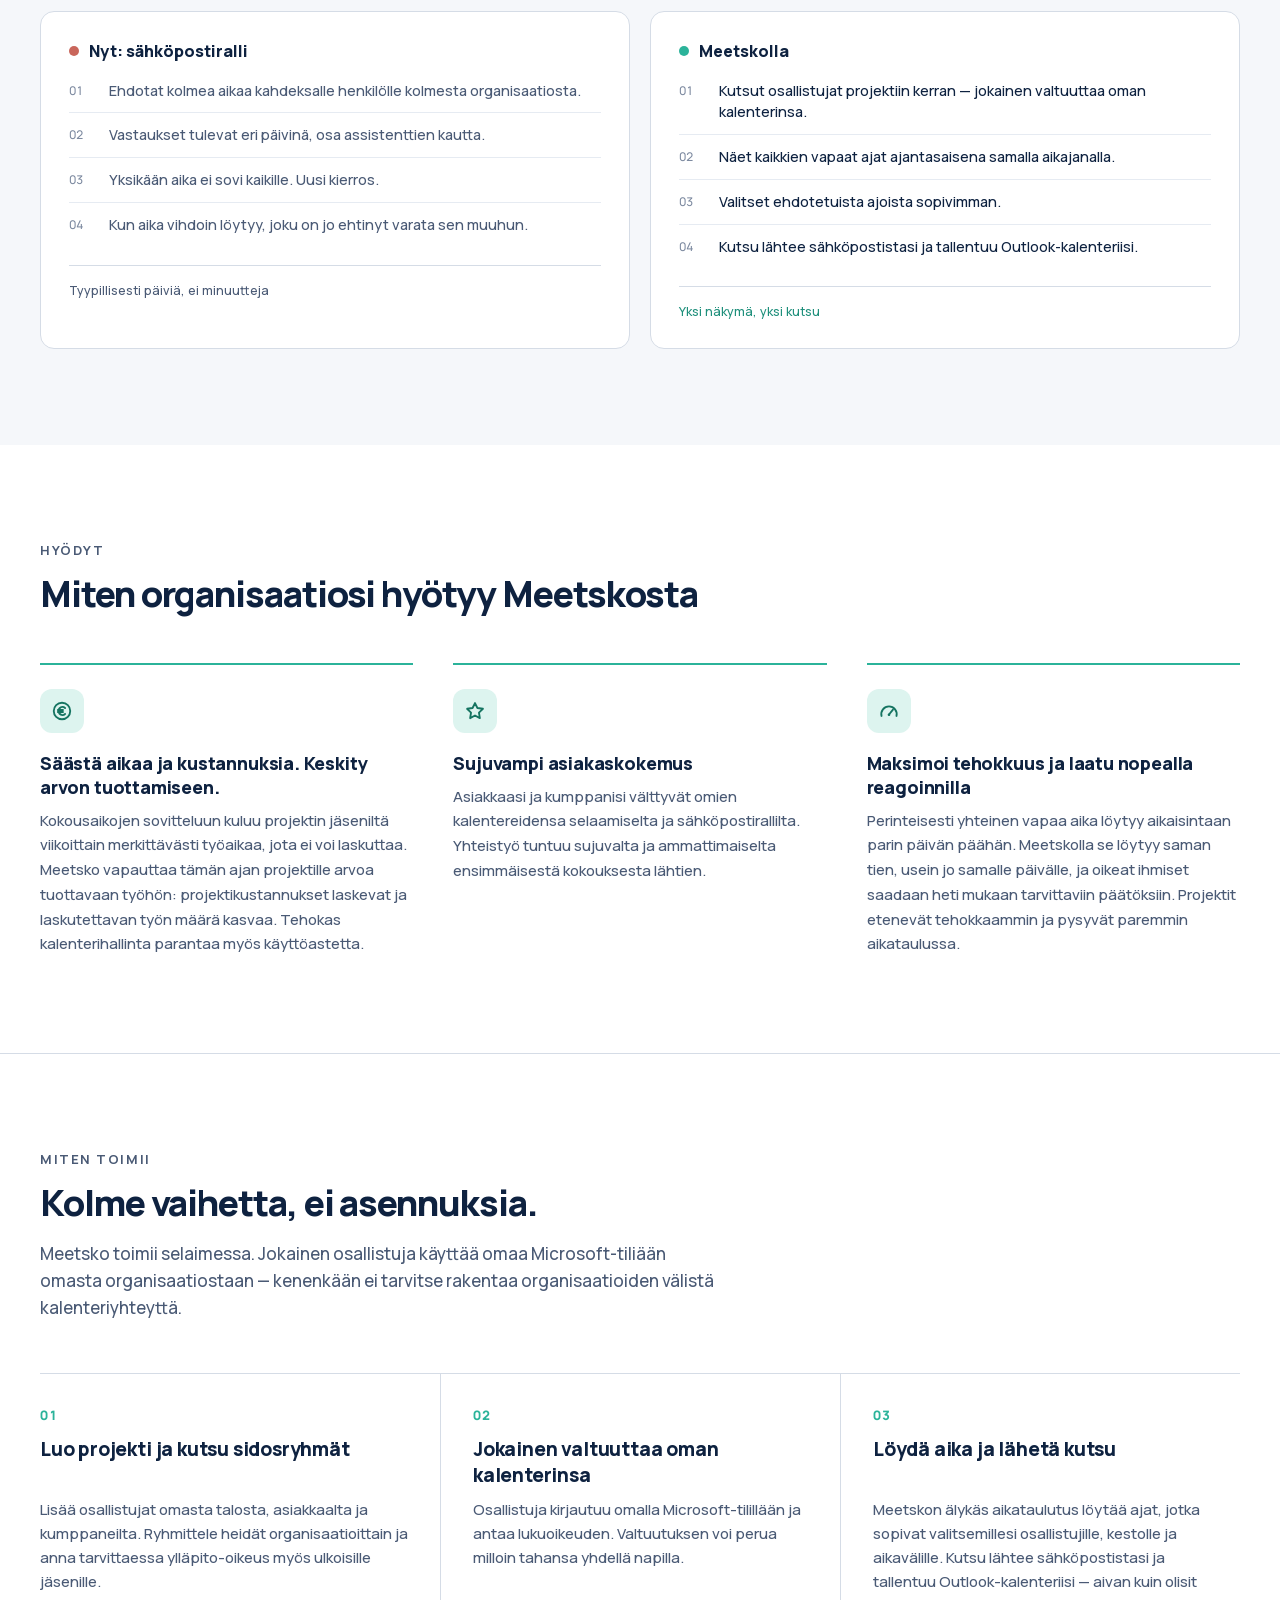
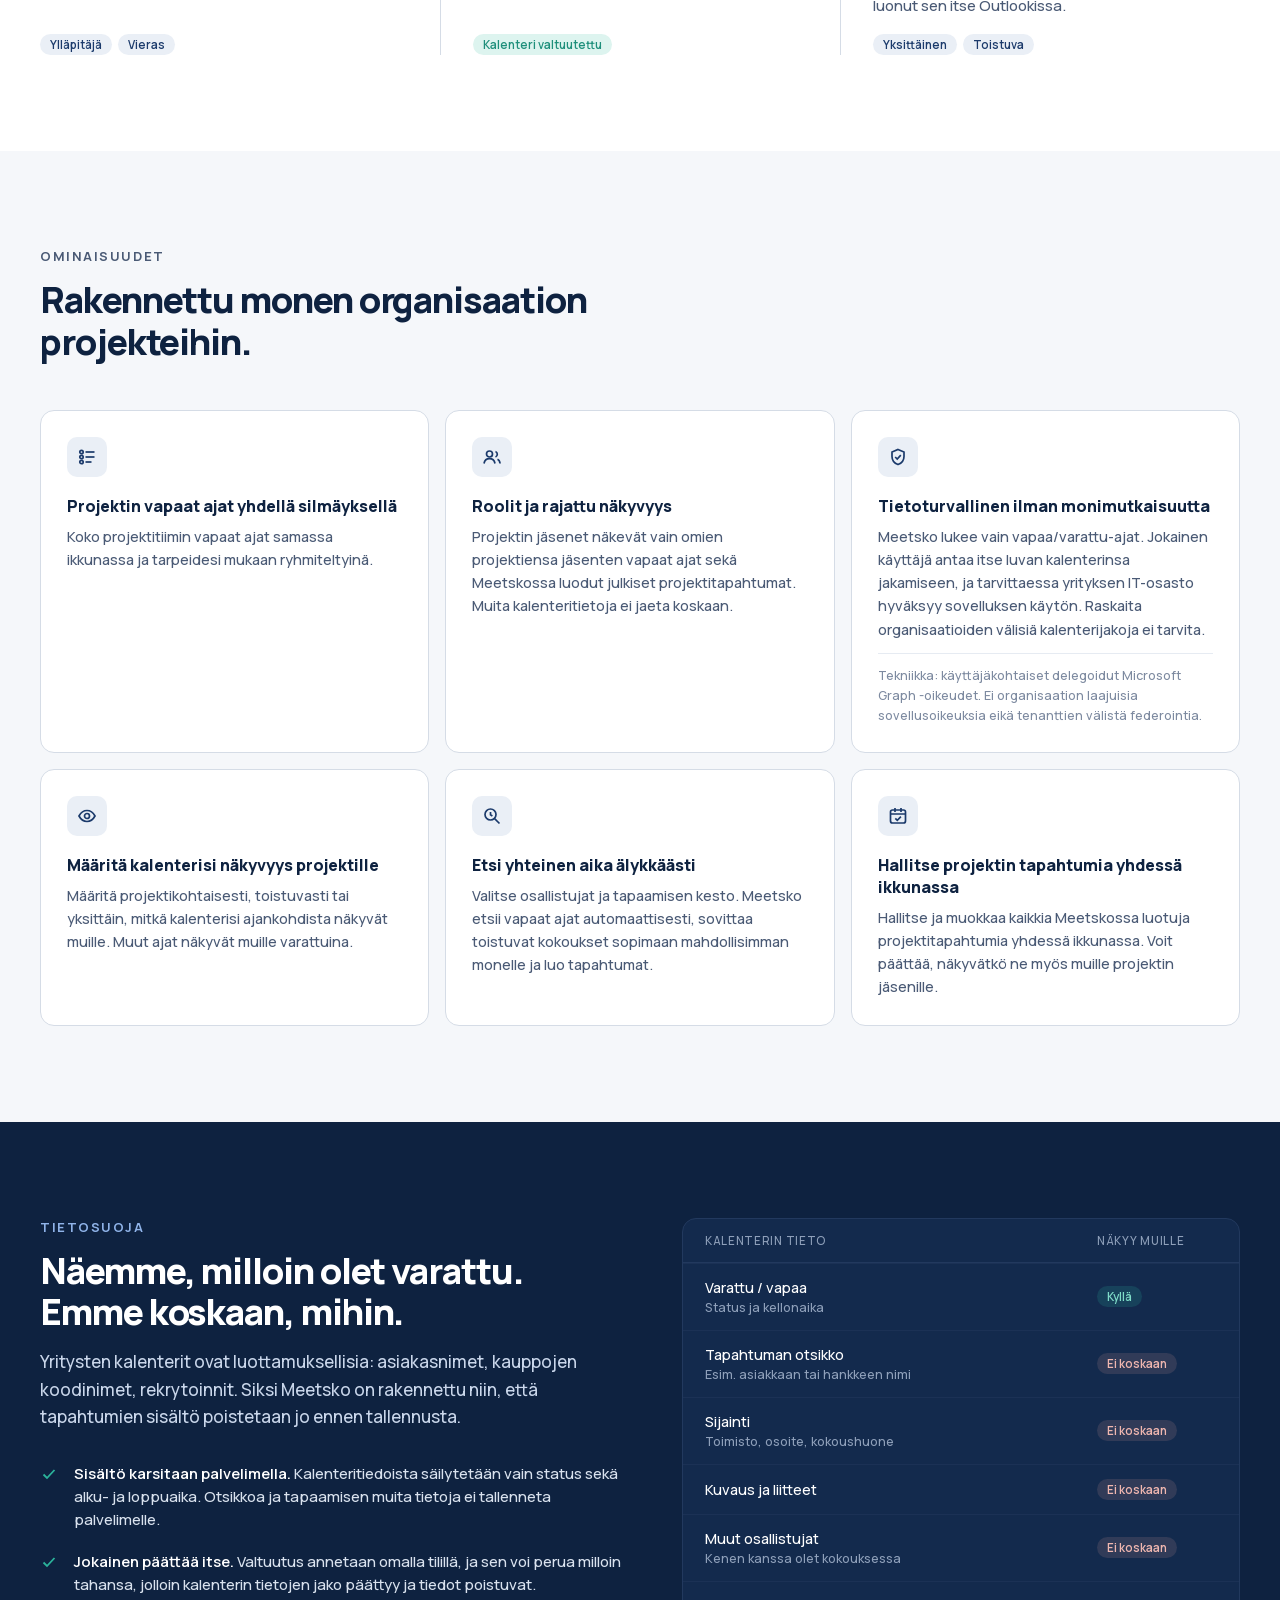
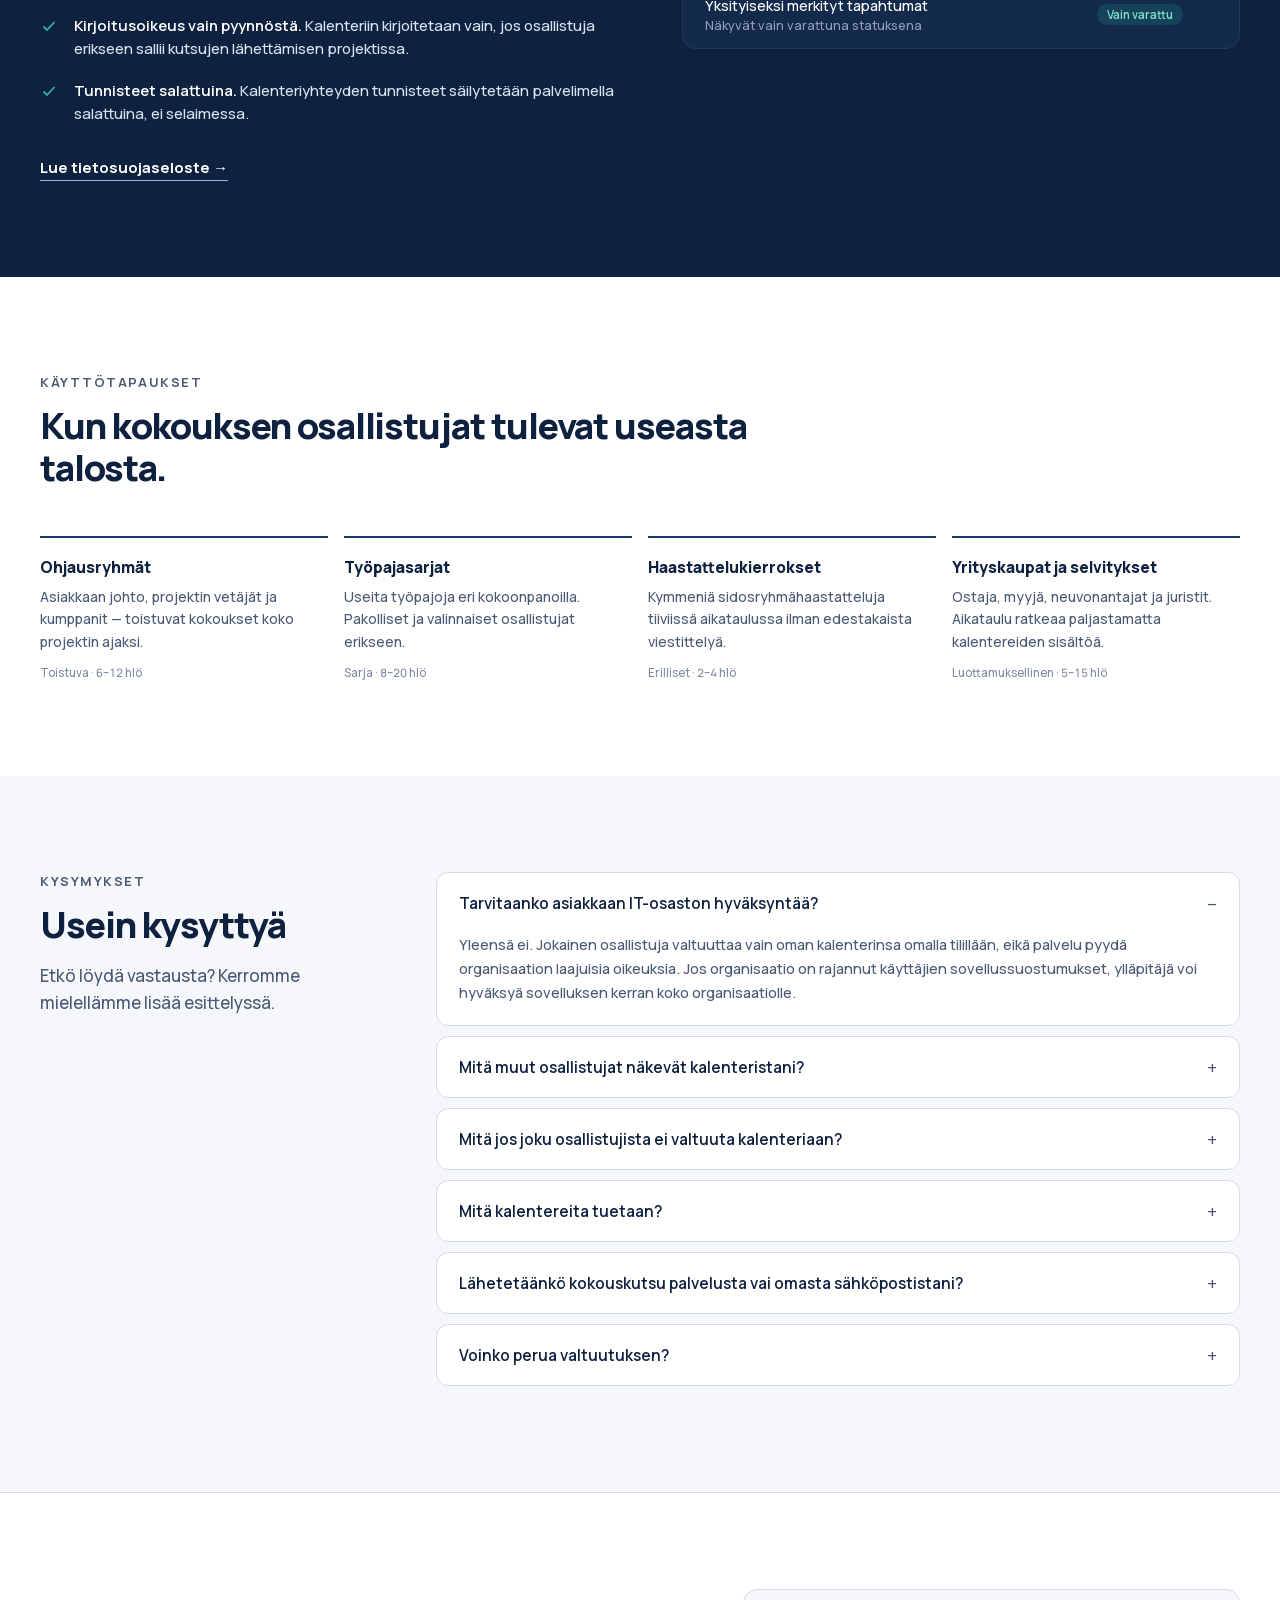
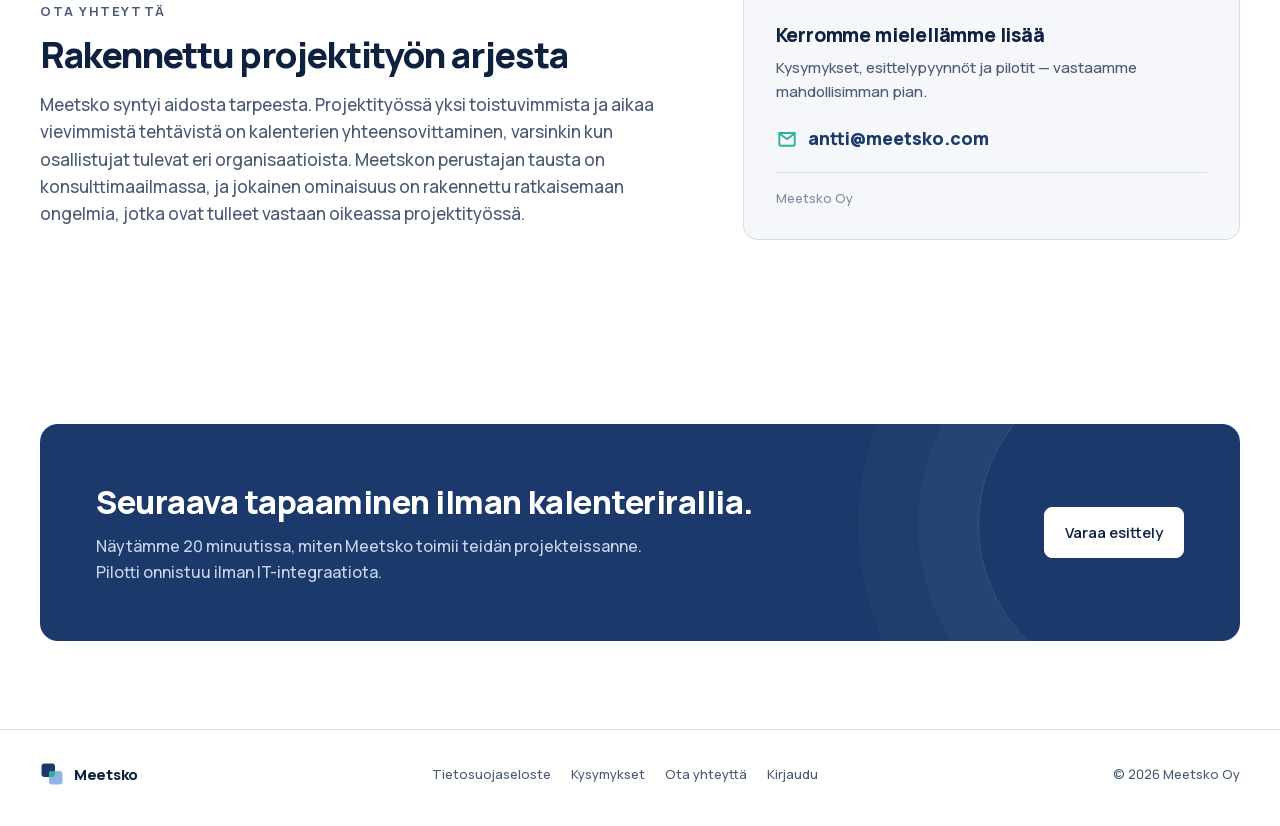
==== commit f3d64038: "Landing page copy tweaks in the hero and benefits Co-Authored-By: Claude Opus 5.5 <noreply@anthropic" ====
--- a/index.html
+++ b/index.html
@@ -34,7 +34,7 @@
         <a href="/fi/" class="on" lang="fi" hreflang="fi" aria-current="page" onclick="setLang('fi')">FI</a>
         <a href="/en/" lang="en" hreflang="en" onclick="setLang('en')">EN</a>
       </nav>
-      <a class="login-link" href="/login.html">Kirjaudu</a>
+      <a class="login-link" href="https://app.meetsko.com/login.html">Kirjaudu</a>
       <a class="btn" href="mailto:antti@meetsko.com?subject=Meetsko%20%E2%80%93%20esittelypyynt%C3%B6">Pyydä esittely</a>
     </div>
   </div>
@@ -46,7 +46,7 @@
     <div class="wrap">
       <p class="eyebrow">Kalenterihallinta organisaatioiden yhteisprojekteihin</p>
       <h1>Löydä yhteinen aika helposti — <em>yli organisaatiorajojen.</em></h1>
-      <p class="hero-lead">Meetsko näyttää reaaliajassa projektin kaikkien osallistujien vapaat ajat yhdessä näkymässä, olivat he sitten omasta talosta, asiakkaalta tai kumppanilta. Samasta paikasta luot ja hallitset projektin tapahtumat. Ilman sähköpostirallia ja ilman raskaita käyttöoikeusprosesseja.</p>
+      <p class="hero-lead">Meetsko näyttää reaaliajassa projektin kaikkien osallistujien vapaat ajat yhdessä näkymässä, ovat he sitten omasta talosta, asiakkaalta tai kumppanilta. Samasta paikasta luot ja hallitset projektin tapahtumat. Ilman sähköpostirallia ja ilman raskaita käyttöoikeusprosesseja.</p>
       <div class="hero-ctas">
         <a class="btn light" href="mailto:antti@meetsko.com?subject=Meetsko%20%E2%80%93%20esittelypyynt%C3%B6">Pyydä esittely</a>
         <a class="btn ghost" href="#miten">Katso miten se toimii →</a>
@@ -164,7 +164,7 @@
         <div class="benefit">
           <div class="ic"><svg viewBox="0 0 20 20" fill="none" stroke="currentColor" stroke-width="1.7" stroke-linecap="round" aria-hidden="true"><circle cx="10" cy="10" r="7.5"/><path d="M12.8 7.3a3.6 3.6 0 1 0 0 5.4"/><path d="M6.3 9.1h4.6M6.3 10.9h4.6"/></svg></div>
           <h3>Säästä aikaa ja kustannuksia. Keskity arvon tuottamiseen.</h3>
-          <p>Kokousaikojen sovitteluun kuluu projektin jäseniltä viikoittain tunteja, joita ei voi laskuttaa. Meetsko vapauttaa tämän ajan projektille arvoa tuottavaan työhön: projektikustannukset laskevat ja laskutettavan työn määrä kasvaa. Tehokas kalenterihallinta parantaa myös käyttöastetta.</p>
+          <p>Kokousaikojen sovitteluun kuluu projektin jäseniltä viikoittain merkittävästi työaikaa, jota ei voi laskuttaa. Meetsko vapauttaa tämän ajan projektille arvoa tuottavaan työhön: projektikustannukset laskevat ja laskutettavan työn määrä kasvaa. Tehokas kalenterihallinta parantaa myös käyttöastetta.</p>
         </div>
         <div class="benefit">
           <div class="ic"><svg viewBox="0 0 20 20" fill="none" stroke="currentColor" stroke-width="1.7" stroke-linejoin="round" aria-hidden="true"><path d="M10 2.8l2.2 4.5 5 .7-3.6 3.5.8 5-4.4-2.4-4.4 2.4.8-5L2.8 8l5-.7z"/></svg></div>
@@ -387,7 +387,7 @@
       <a href="/tietosuojaseloste.html">Tietosuojaseloste</a>
       <a href="#ukk">Kysymykset</a>
       <a href="#yhteystiedot">Ota yhteyttä</a>
-      <a href="/login.html">Kirjaudu</a>
+      <a href="https://app.meetsko.com/login.html">Kirjaudu</a>
     </nav>
     <span>© 2026 Meetsko Oy</span>
   </div>
